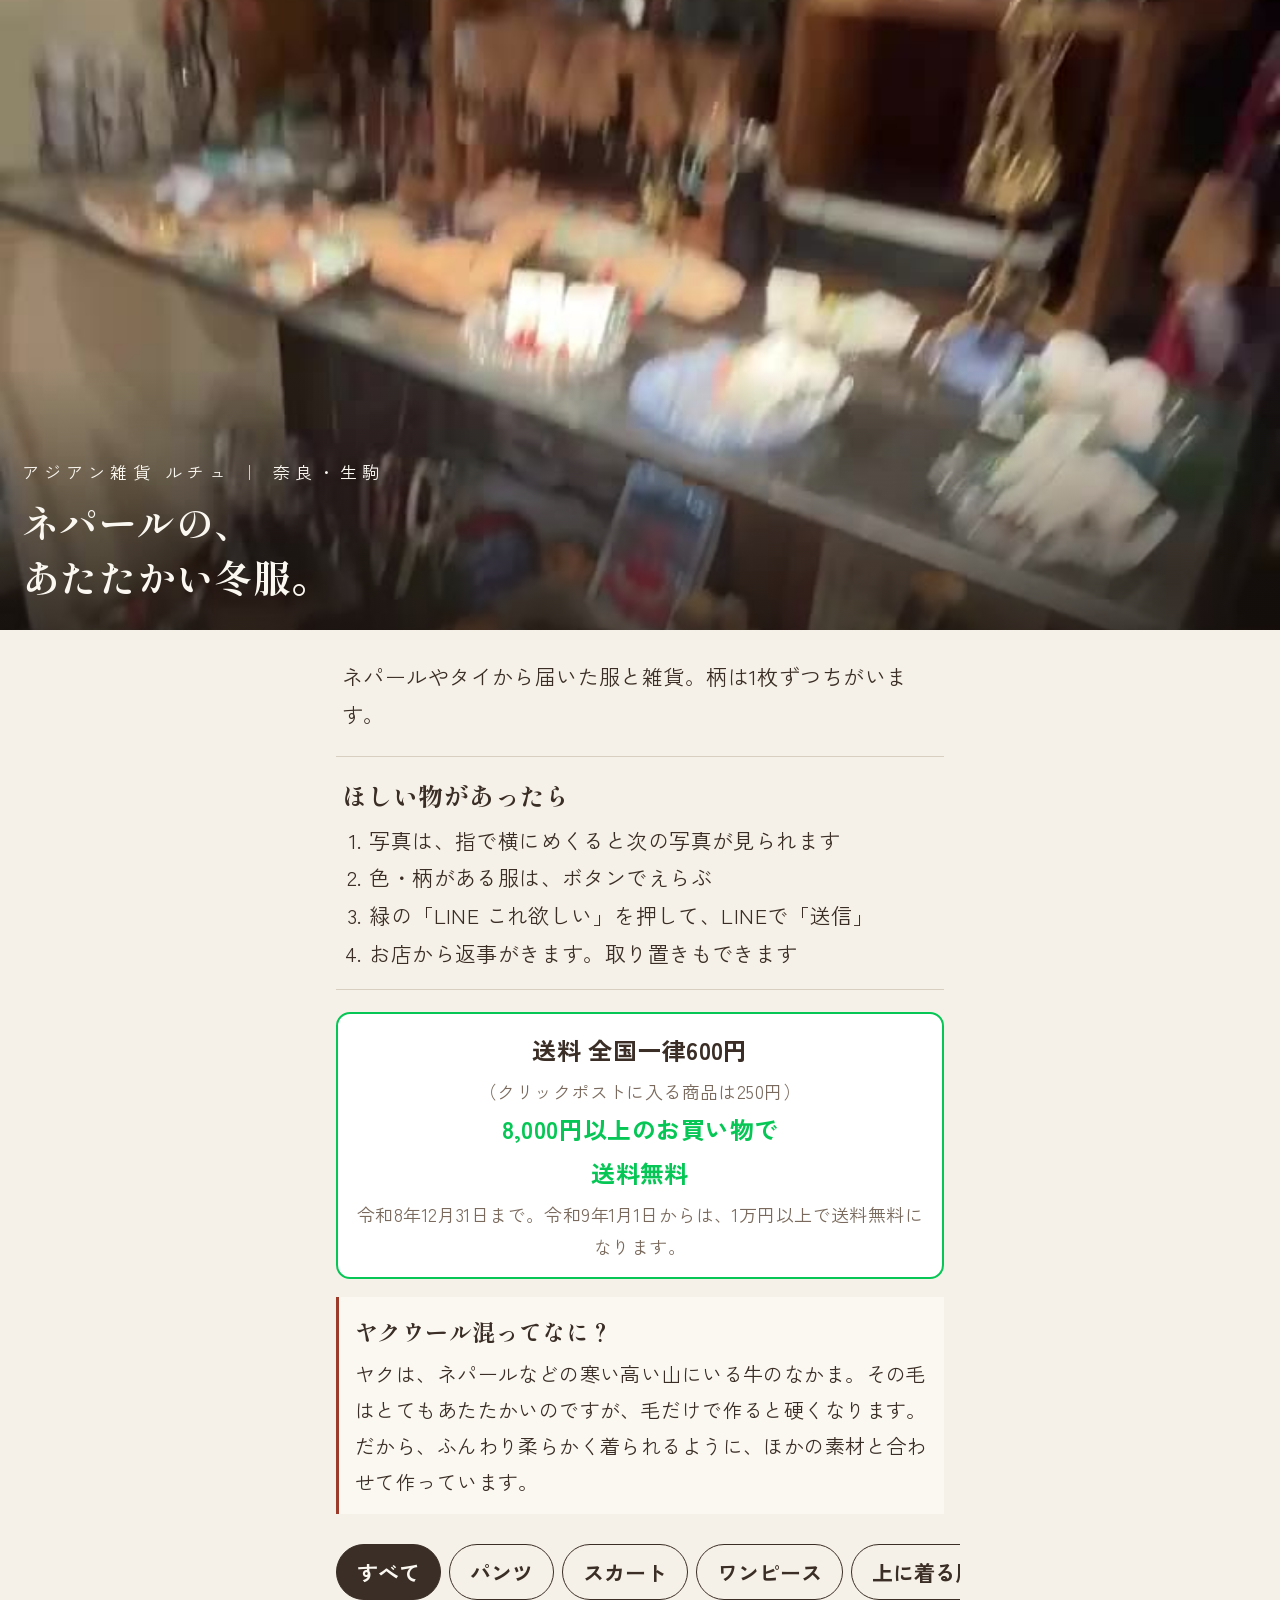
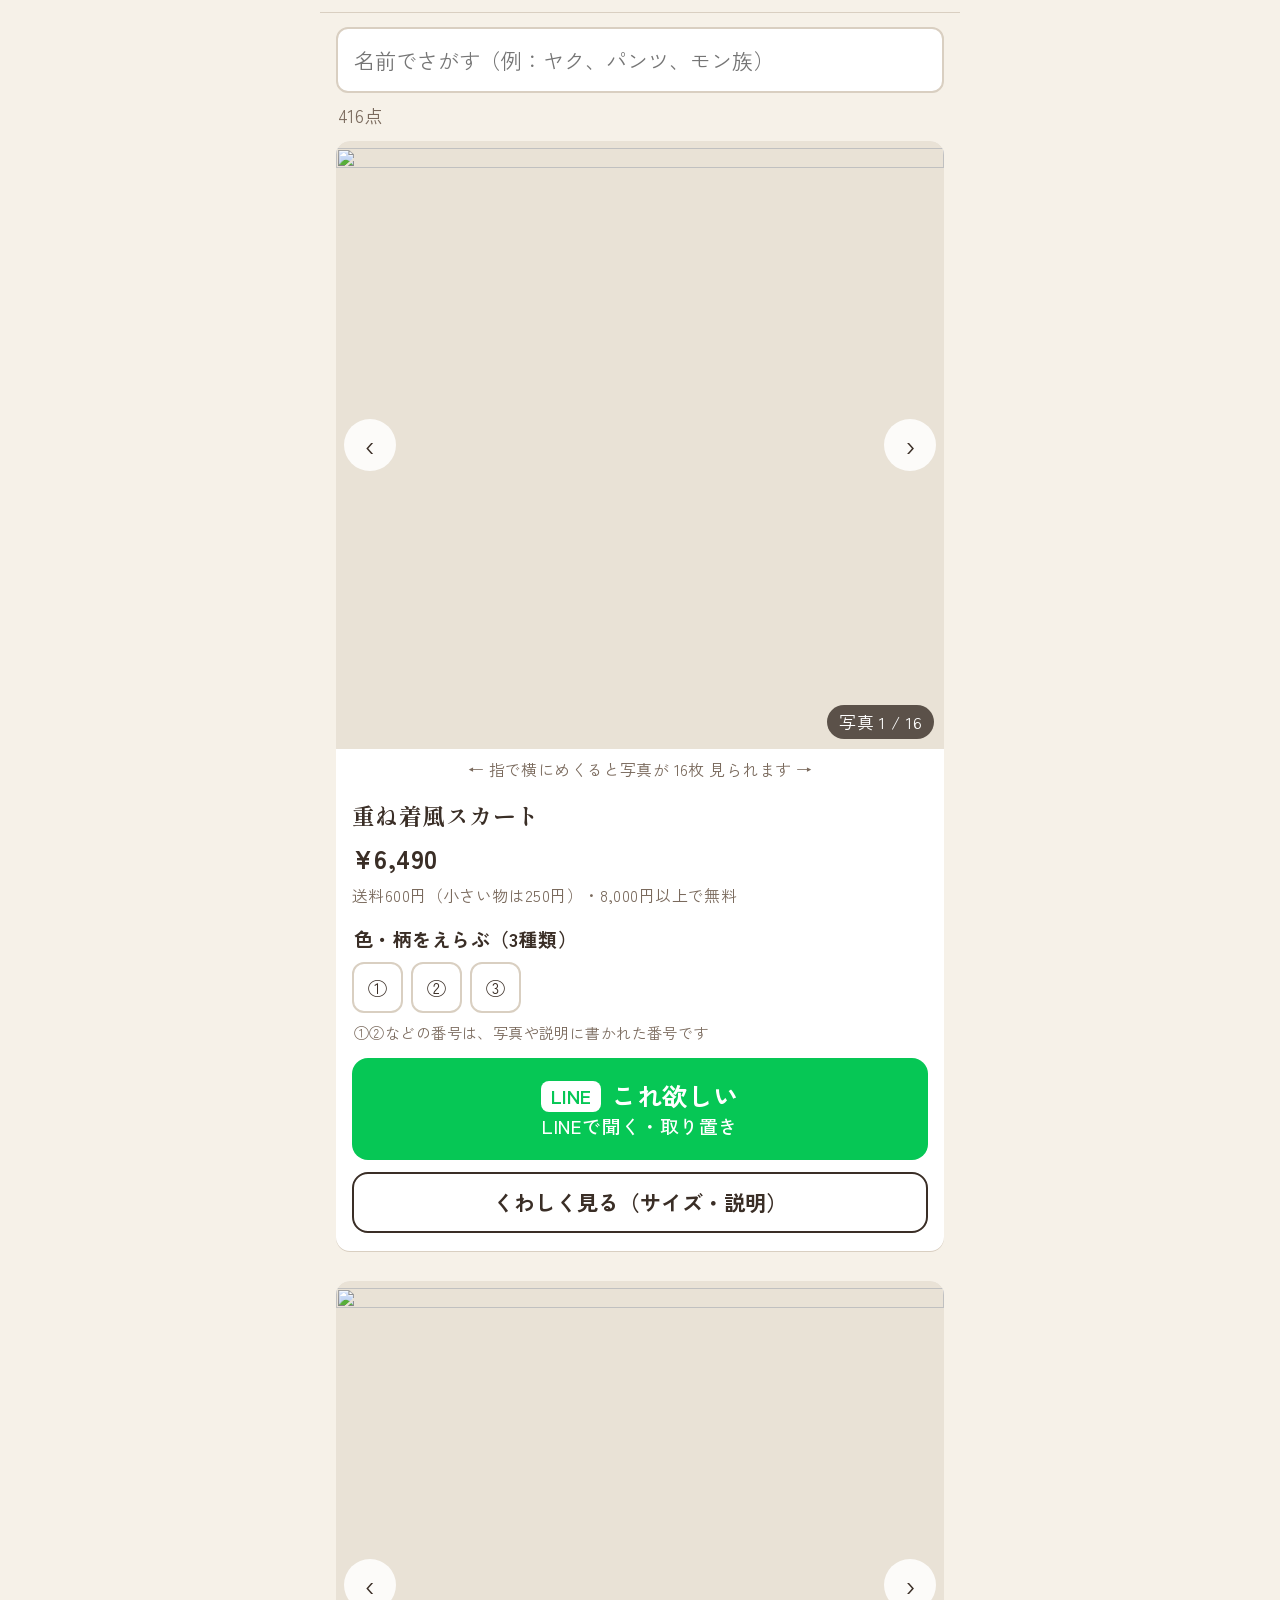
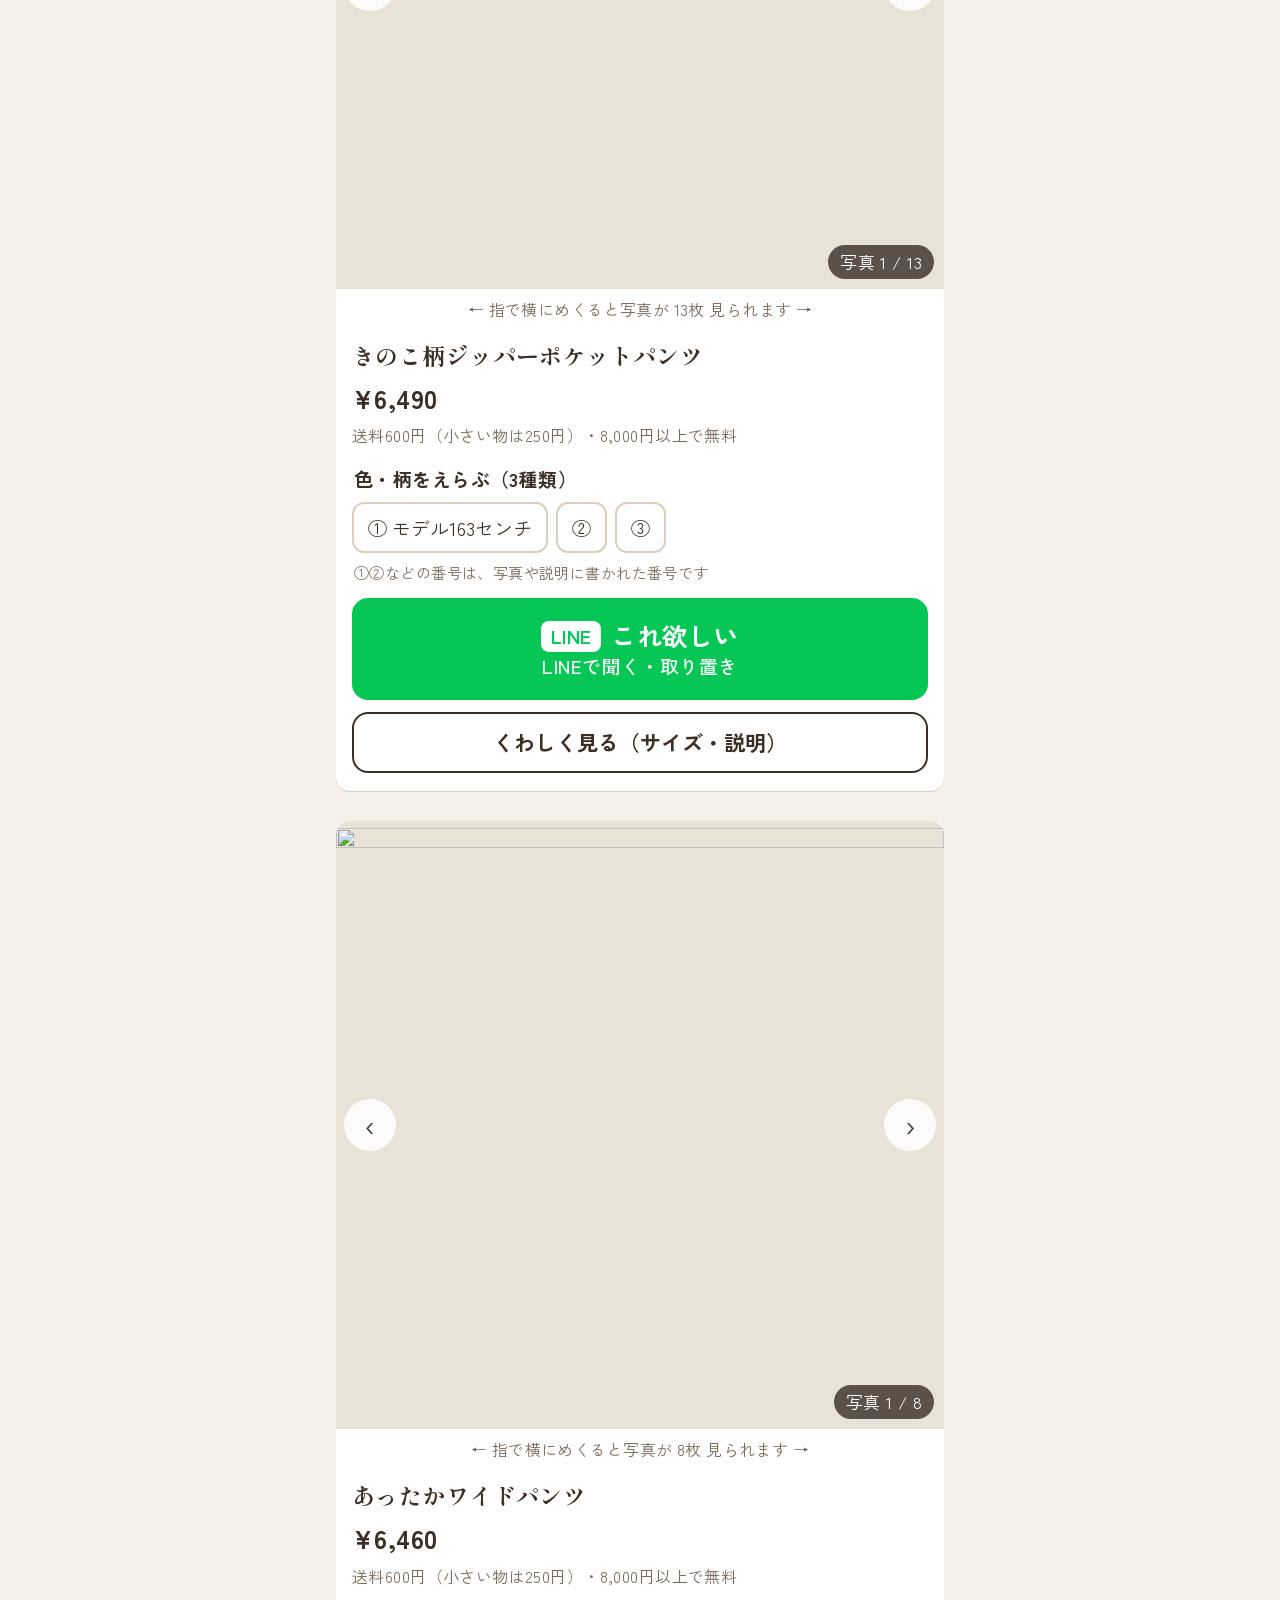
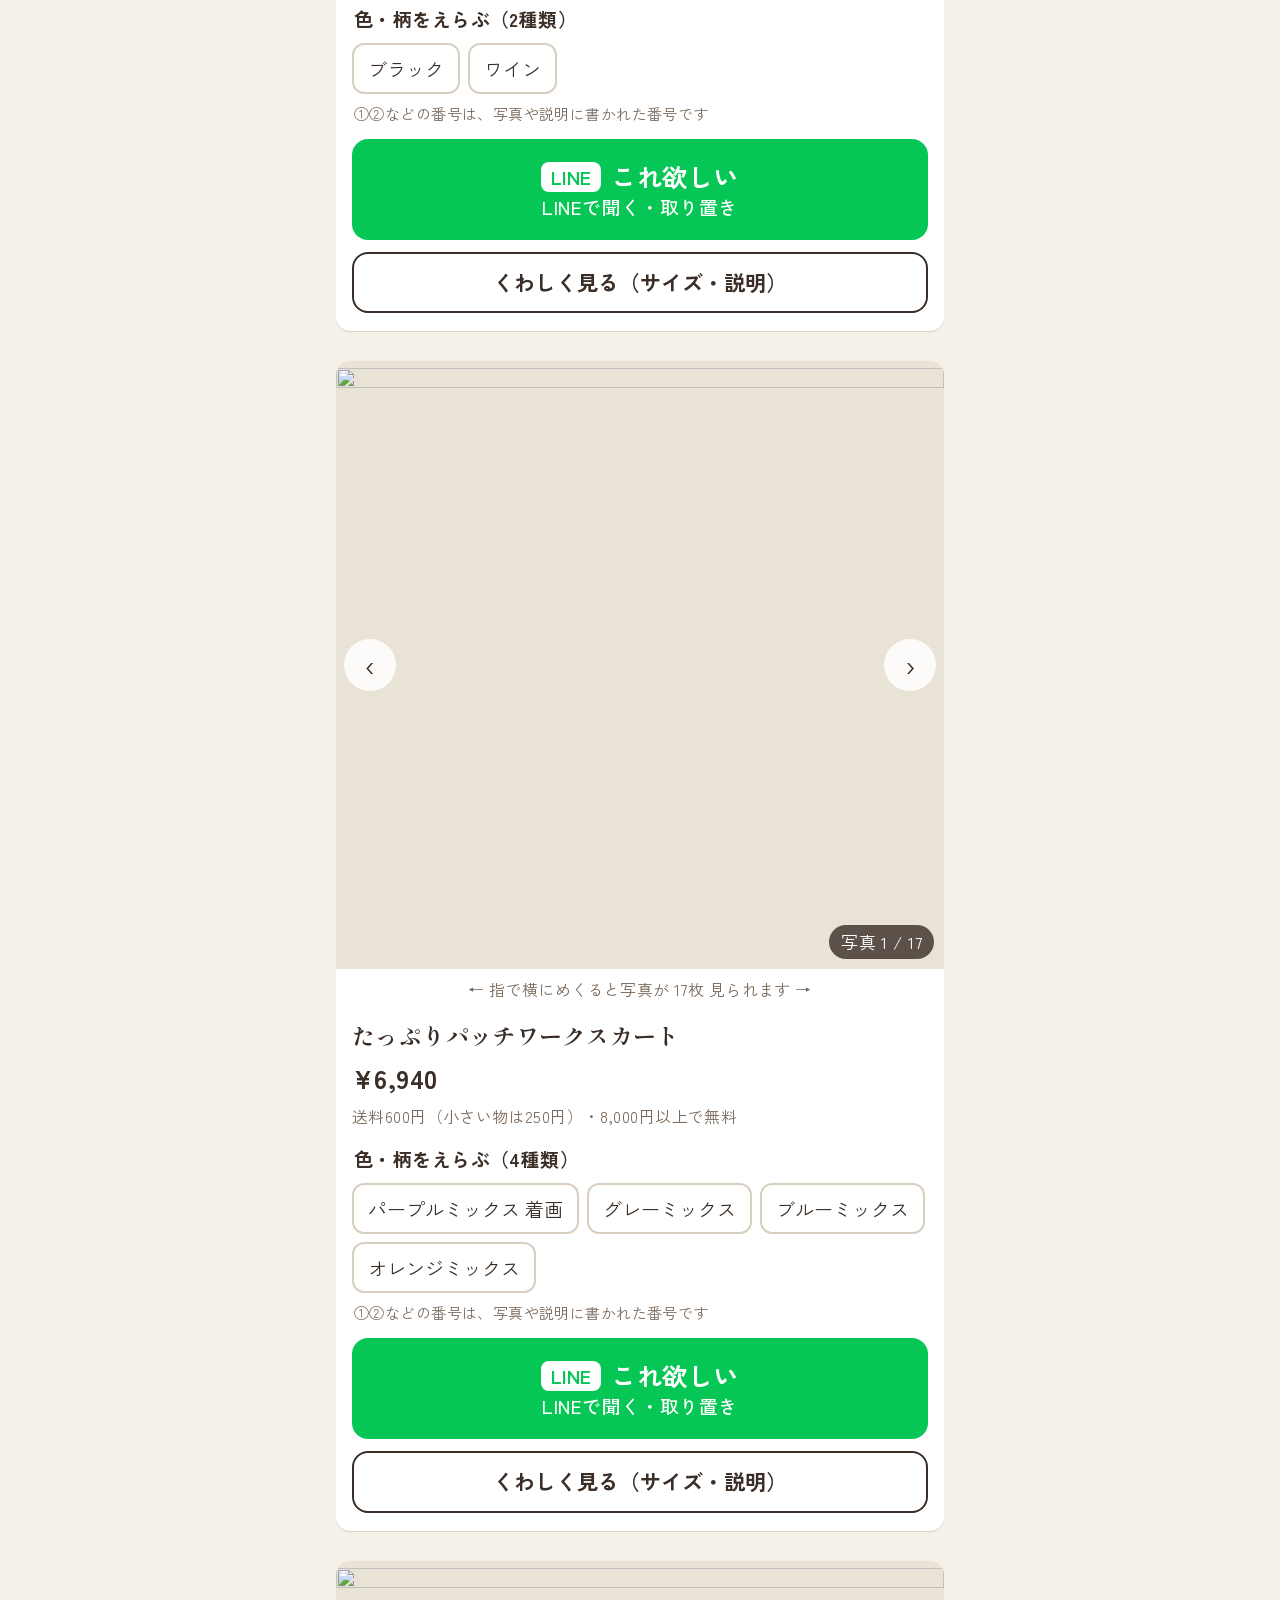
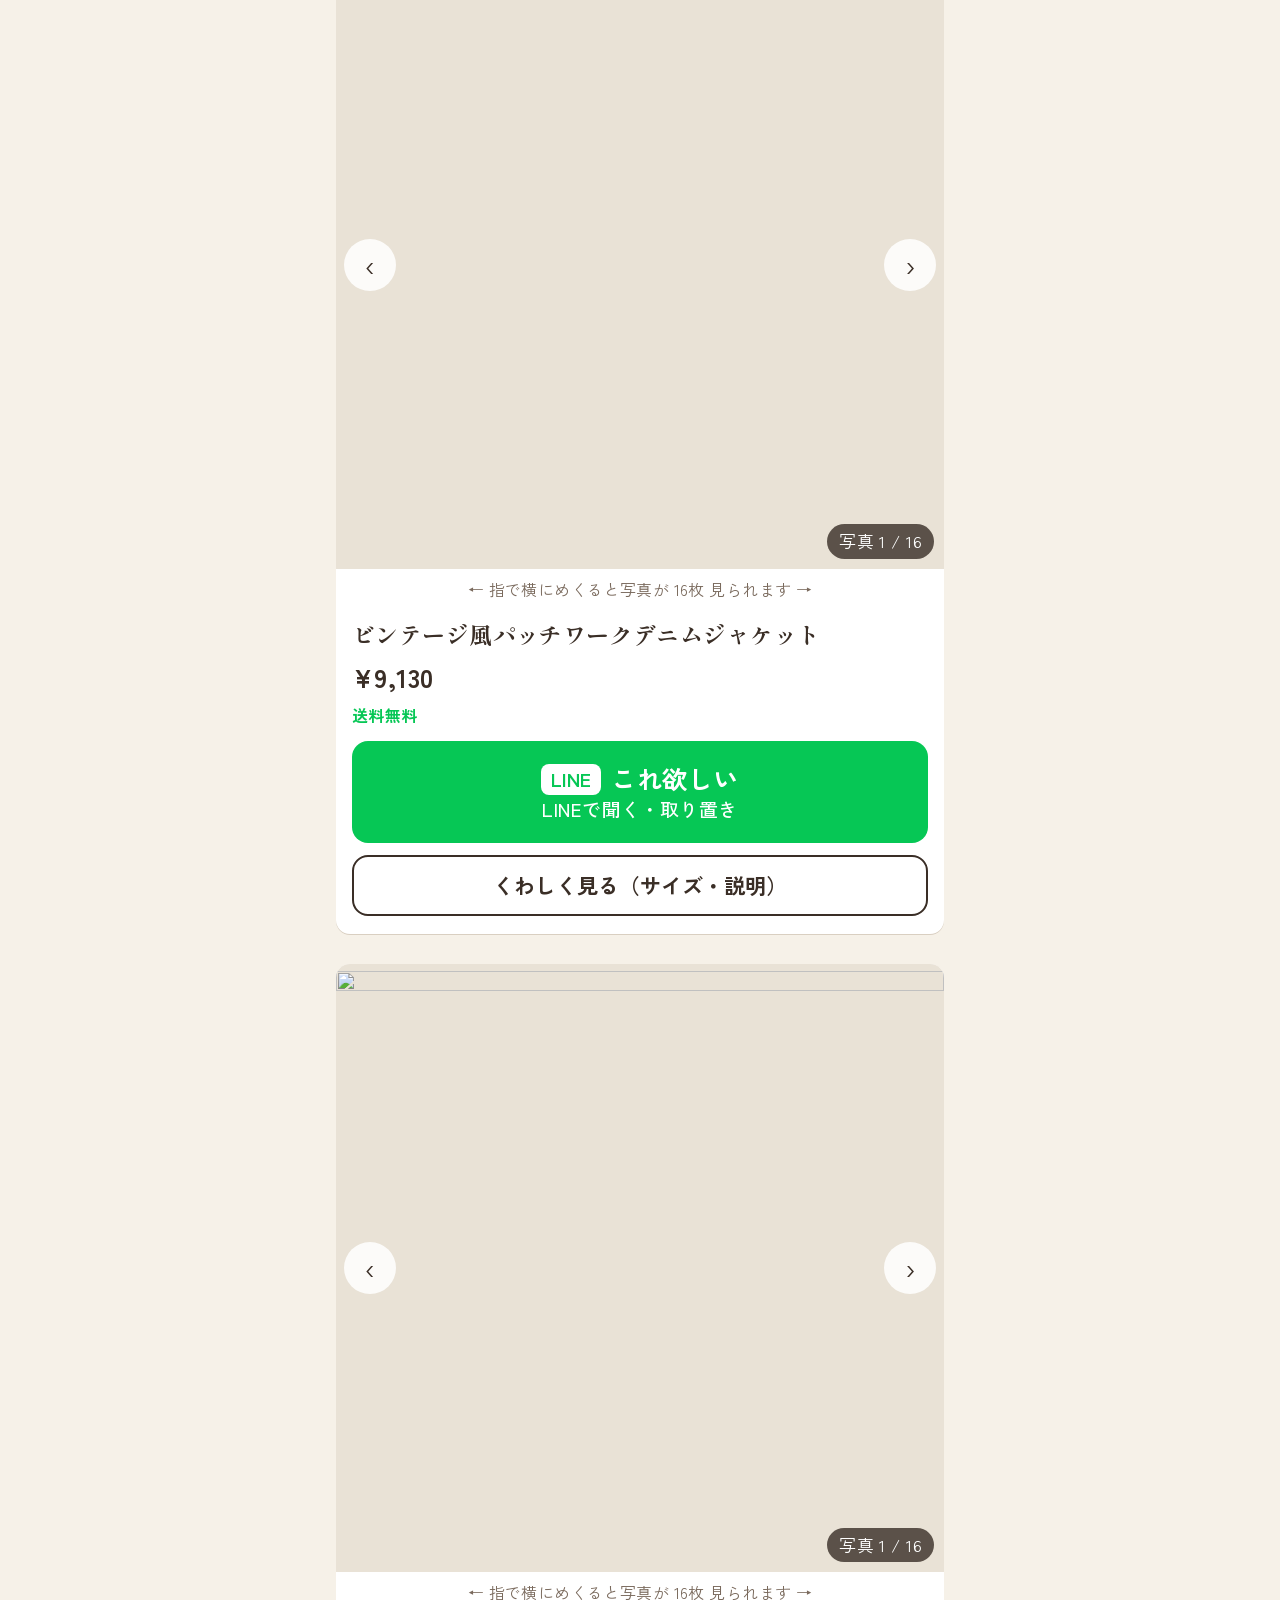
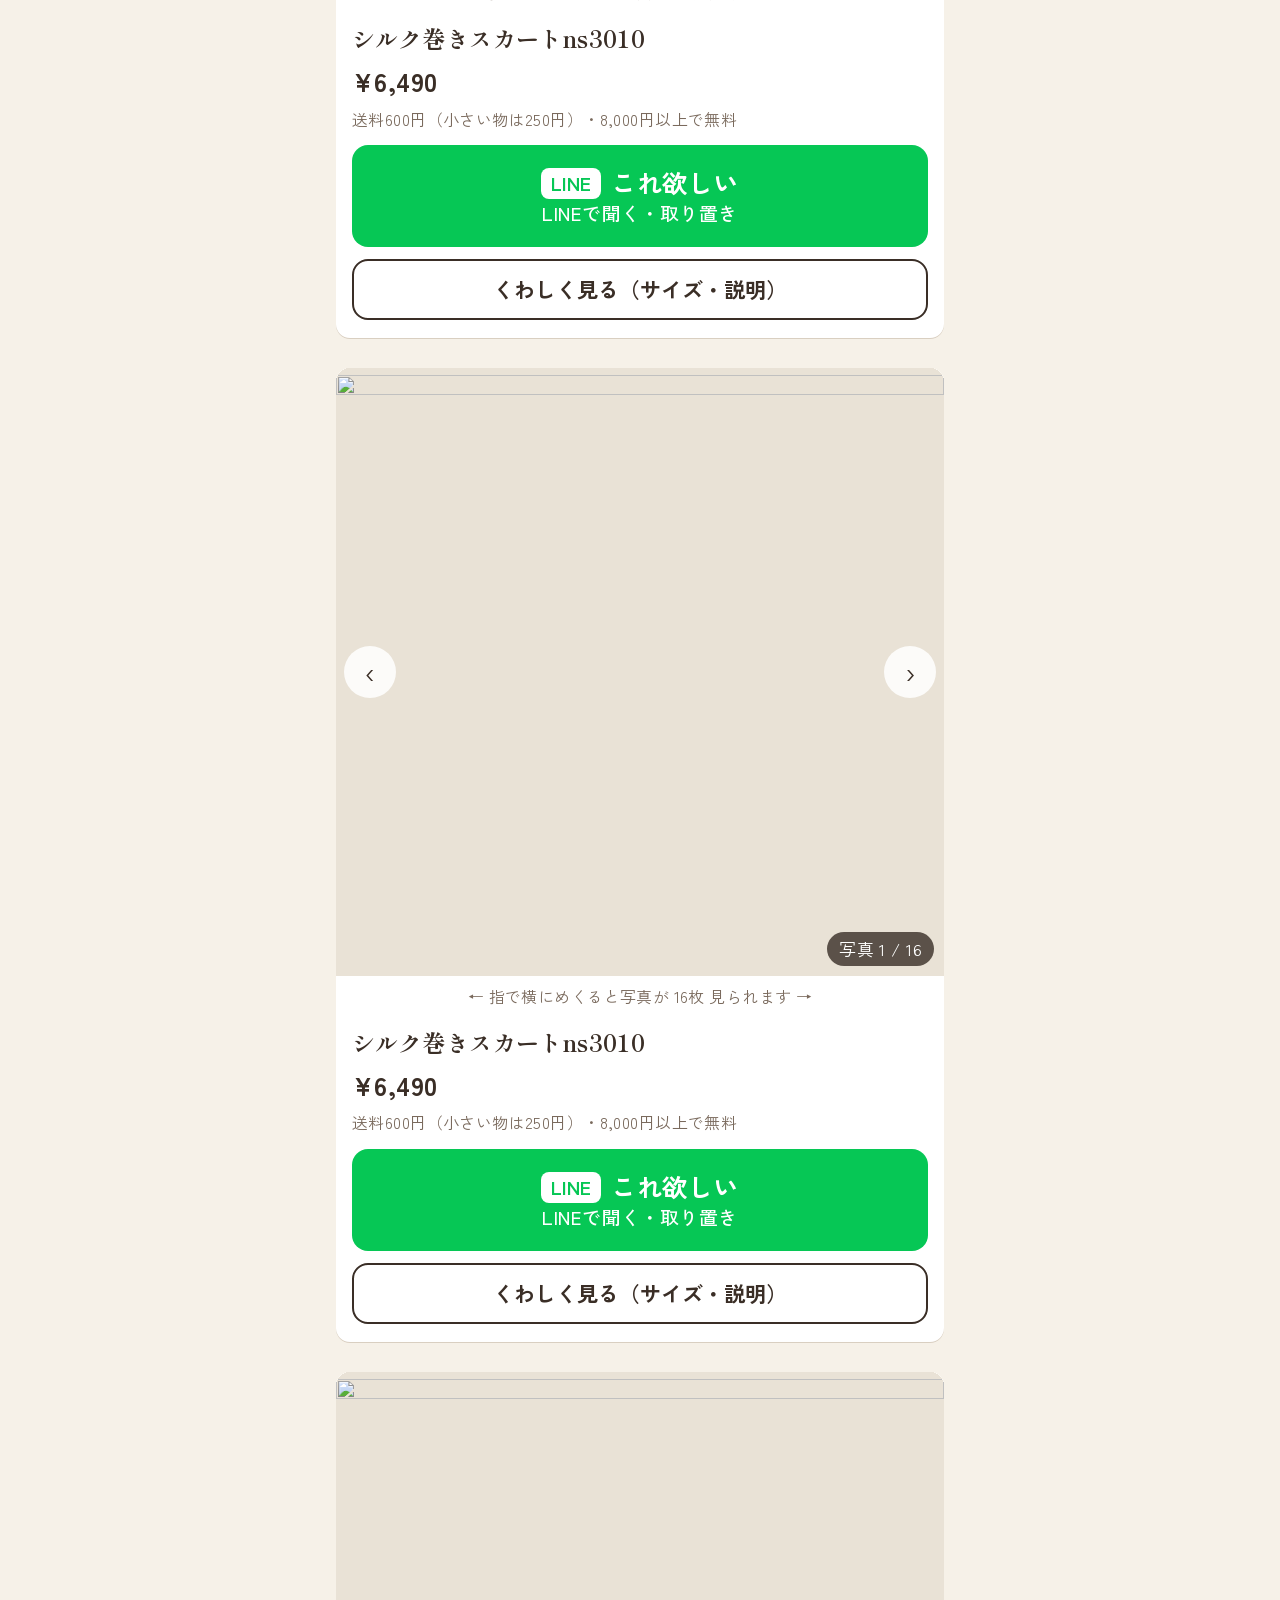
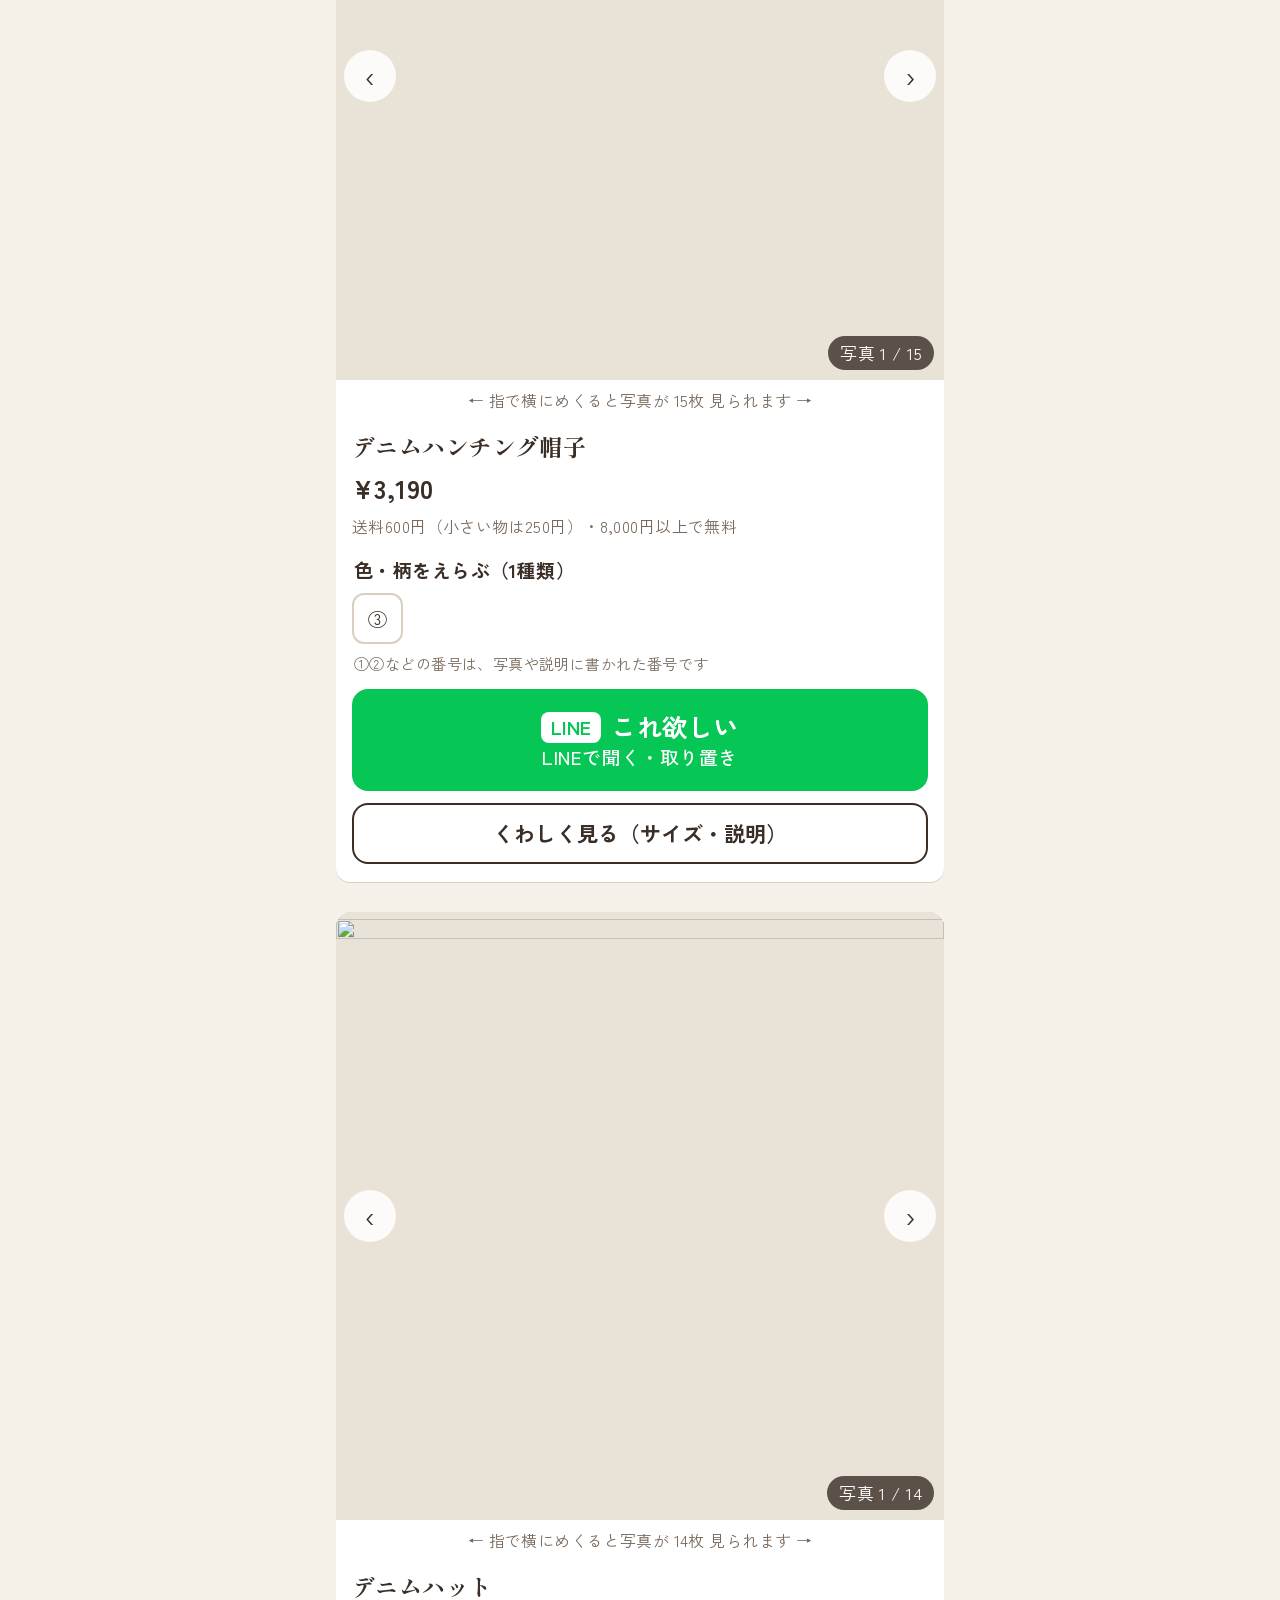
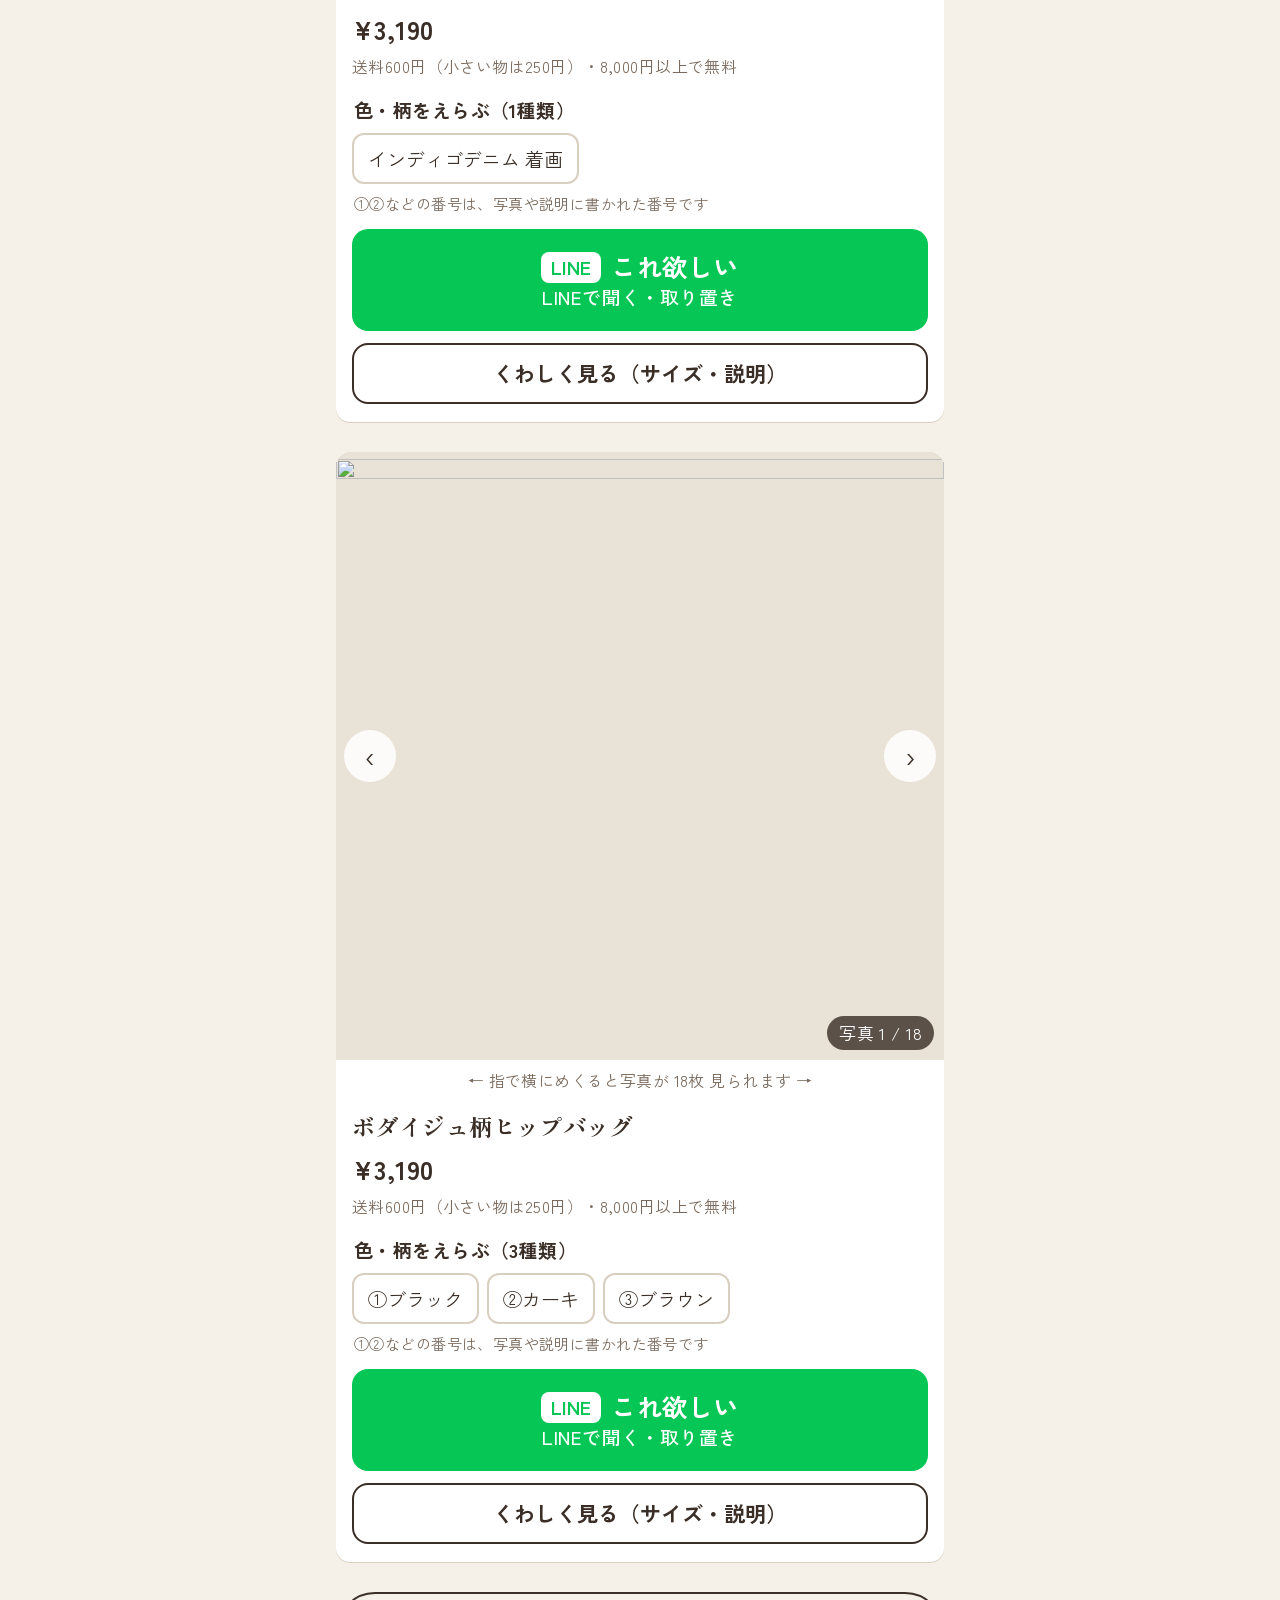
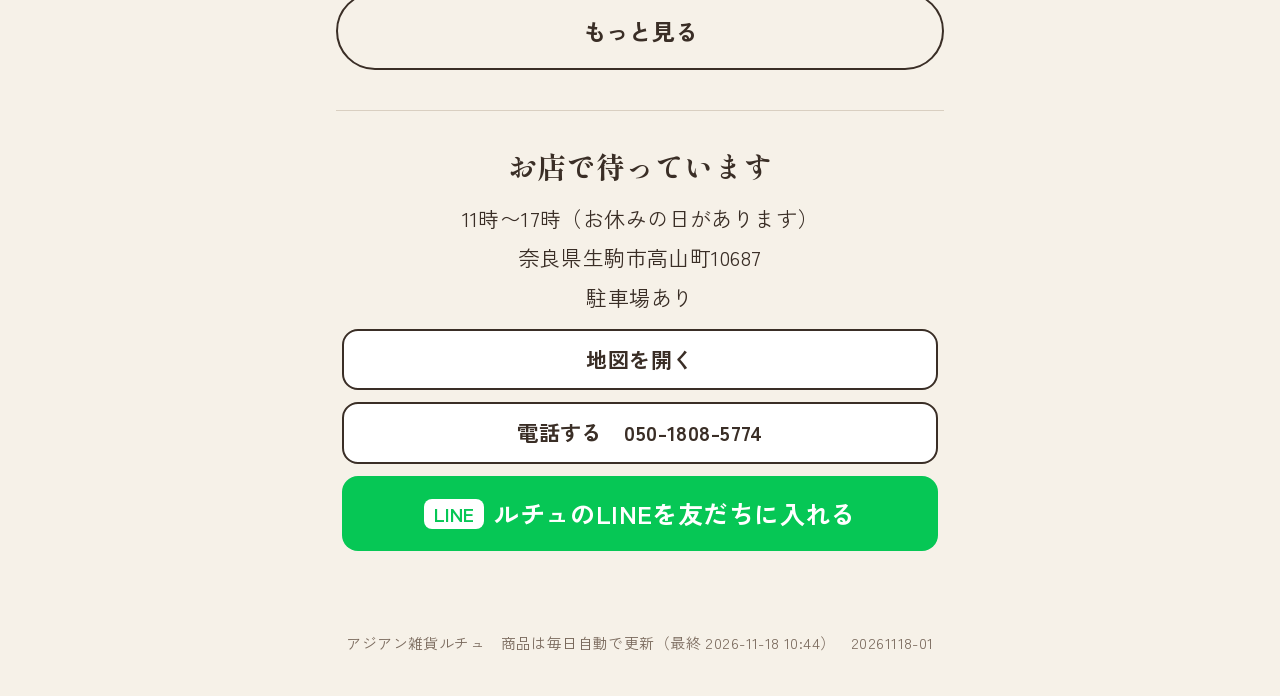
==== index.html @ 9137e23f "ルチュ商品ページを公開（20261118-01） Co-Authored-By: Claude Opus 5.5 <noreply@anthropic.com> Claude-Session: htt" ====
<!DOCTYPE html>
<html lang="ja">
<head>
<meta charset="utf-8">
<meta name="viewport" content="width=device-width, initial-scale=1">
<title>アジアン雑貨ルチュ 全商品｜LINEで「これ欲しい」</title>
<meta name="description" content="奈良・生駒のアジアン雑貨ルチュ。ネパールやタイの服と雑貨を、写真を見ながらLINEで注文・取り置きできます。">
<link rel="preconnect" href="https://fonts.googleapis.com"><link rel="preconnect" href="https://fonts.gstatic.com" crossorigin>
<link rel="preconnect" href="https://baseec-img-mng.akamaized.net">
<link href="https://fonts.googleapis.com/css2?family=Shippori+Mincho:wght@500;700&family=Zen+Kaku+Gothic+New:wght@400;500;700&display=swap" rel="stylesheet">
<style>
  :root{--bg:#F6F1E8;--paper:#FBF8F2;--ink:#3A2E26;--soft:#7A6A5D;--line:#D9CFC1;--acc:#9C3B2A;--green:#06C755}
  *{box-sizing:border-box}
  body{margin:0;background:var(--bg);color:var(--ink);font-family:"Zen Kaku Gothic New","Hiragino Sans","Yu Gothic","Meiryo",sans-serif;font-size:21px;line-height:1.8;letter-spacing:.02em}
  .min{font-family:"Shippori Mincho","Hiragino Mincho ProN","Yu Mincho",serif}
  .hero{position:relative}
  .hero video{display:block;width:100%;height:70vh;max-height:680px;min-height:420px;object-fit:cover;background:#2a201a}
  .hero .cap{position:absolute;left:0;right:0;bottom:0;padding:90px 22px 26px;background:linear-gradient(180deg,rgba(20,14,10,0),rgba(20,14,10,.65));color:#FBF8F2}
  .hero .shop{font-size:17px;letter-spacing:.3em}
  .hero h1{margin:6px 0 0;font-size:38px;line-height:1.45}
  main{max-width:640px;margin:0 auto;padding:0 16px 30px}
  .lead{margin:28px 6px 6px;font-size:21px}
  .how{border-top:1px solid var(--line);border-bottom:1px solid var(--line);padding:16px 6px;margin:22px 0}
  .how h2{margin:0 0 4px;font-size:25px}
  .how ol{margin:0;padding-left:1.3em}
  .ship{background:#fff;border:2px solid var(--green);border-radius:14px;padding:14px 16px;margin:0 0 18px;text-align:center}
  .ship .t{font-size:24px;font-weight:700;margin:0}
  .ship .t b{color:var(--green)}
  .ship .s{font-size:18px;color:var(--soft);margin:4px 0 0}
  .note{background:var(--paper);border-left:3px solid var(--acc);padding:14px 16px;margin:0 0 18px}
  .note h3{margin:0 0 4px;font-size:23px}
  .note p{margin:0;font-size:20px}
  .tabs{position:sticky;top:0;z-index:5;background:var(--bg);display:flex;gap:8px;overflow-x:auto;padding:12px 16px;margin:0 -16px;scrollbar-width:none;border-bottom:1px solid var(--line)}
  .tabs::-webkit-scrollbar{display:none}
  .tabs button{flex:0 0 auto;border:1.5px solid var(--ink);background:transparent;color:var(--ink);border-radius:999px;padding:12px 20px;font-size:21px;font-family:inherit;font-weight:700}
  .tabs button.on{background:var(--ink);color:#FBF8F2}
  .search{display:block;width:100%;margin:14px 0 4px;padding:16px;font-size:21px;border:2px solid var(--line);border-radius:12px;background:#fff;font-family:inherit}
  .count{font-size:18px;color:var(--soft);margin:6px 2px 10px}
  .item{background:#fff;border-radius:14px;margin:0 0 30px;overflow:hidden;box-shadow:0 1px 0 var(--line)}
  .gal{position:relative}
  .strip{display:flex;overflow-x:auto;scroll-snap-type:x mandatory;-webkit-overflow-scrolling:touch;scrollbar-width:none;background:#e9e2d6}
  .strip::-webkit-scrollbar{display:none}
  .strip img{flex:0 0 100%;width:100%;aspect-ratio:1/1;object-fit:cover;scroll-snap-align:start;display:block}
  .pc{position:absolute;right:10px;bottom:10px;background:rgba(30,20,14,.7);color:#fff;font-size:17px;border-radius:999px;padding:2px 12px}
  .off{position:absolute;top:10px;left:10px;background:var(--acc);color:#fff;font-size:16px;font-weight:700;padding:2px 10px;border-radius:20px}
  .arw{position:absolute;top:50%;transform:translateY(-50%);width:52px;height:52px;border-radius:50%;border:none;background:rgba(255,255,255,.85);color:var(--ink);font-size:28px;line-height:52px;padding:0;font-family:inherit}
  .arw.l{left:8px}.arw.r{right:8px}
  .hint{font-size:16px;color:var(--soft);text-align:center;margin:6px 0 0}
  .bd{padding:10px 16px 18px}
  .bd .nm{font-size:23px;line-height:1.5;margin:4px 0 0;font-weight:700}
  .bd .pr{font-size:26px;font-weight:700;margin:2px 0 0}
  .sf{display:block;font-size:16px;color:var(--soft);margin:0}
  .sf.free{color:var(--green);font-weight:700}
  .var{margin:12px 0 0}
  .var .vt{font-size:19px;font-weight:700;margin:0 2px 6px}
  .var .vb{display:flex;flex-wrap:wrap;gap:8px}
  .var button{border:2px solid var(--line);background:#fff;color:var(--ink);border-radius:12px;padding:10px 14px;font-size:19px;font-family:inherit}
  .var button.on{border-color:var(--green);background:#E9F9EF;font-weight:700}
  .var .vn{font-size:15px;color:var(--soft);margin:6px 2px 0}
  .btn{display:block;text-align:center;text-decoration:none;font-weight:700;border-radius:16px;padding:20px 10px;margin-top:12px;font-size:25px;line-height:1.4;font-family:inherit;width:100%;cursor:pointer}
  .btn.line{background:var(--green);color:#fff;border:none}
  .btn.line small{display:block;font-size:19px;font-weight:500}
  .btn .ico{display:inline-block;background:#fff;color:var(--green);font-size:19px;font-weight:700;border-radius:8px;padding:2px 10px;margin-right:10px;vertical-align:2px;letter-spacing:0}
  .btn.sub{background:#fff;color:var(--ink);border:2px solid var(--ink);font-size:21px;padding:14px 10px}
  .more{display:block;width:100%;margin:10px 0 0;padding:20px;border:2px solid var(--ink);background:transparent;border-radius:999px;font-size:23px;font-weight:700;font-family:inherit;color:var(--ink)}
  .sheet{position:fixed;inset:0;z-index:20;background:rgba(30,20,14,.55);display:none}
  .sheet.open{display:block}
  .sheet .box{position:absolute;left:0;right:0;bottom:0;top:3vh;max-width:640px;margin:0 auto;background:var(--paper);border-radius:18px 18px 0 0;overflow-y:auto;-webkit-overflow-scrolling:touch}
  .sheet .close{position:sticky;top:0;z-index:3;display:flex;justify-content:flex-end;padding:8px;background:var(--paper)}
  .sheet .close button{border:none;background:var(--ink);color:#fff;font-size:22px;border-radius:999px;padding:12px 24px;font-family:inherit}
  .sheet .in{padding:10px 20px 34px}
  .sheet .nm{font-size:28px;font-weight:700;margin:0;line-height:1.45}
  .sheet .pr{font-size:28px;font-weight:700;margin:0}
  .sheet .d{white-space:pre-line;margin:12px 0}
  .shopbox{text-align:center;margin:40px 0 0;padding:28px 6px;border-top:1px solid var(--line)}
  .shopbox h2{font-size:29px;margin:0 0 8px}
  .shopbox p{margin:2px 0}
  footer{text-align:center;font-size:15px;color:var(--soft);padding:20px 10px 40px}
  .loading{text-align:center;padding:40px 0;color:var(--soft)}
</style>
</head>
<body>
<section class="hero">
  <video autoplay muted loop playsinline poster="img/tennai2.jpg" src="img/tennai2.mp4"></video>
  <div class="cap">
    <div class="shop">アジアン雑貨 ルチュ ｜ 奈良・生駒</div>
    <h1 class="min">ネパールの、<br>あたたかい冬服。</h1>
  </div>
</section>
<main>
  <p class="lead">ネパールやタイから届いた服と雑貨。柄は1枚ずつちがいます。</p>
  <section class="how">
    <h2 class="min">ほしい物があったら</h2>
    <ol>
      <li>写真は、指で横にめくると次の写真が見られます</li>
      <li>色・柄がある服は、ボタンでえらぶ</li>
      <li>緑の「LINE これ欲しい」を押して、LINEで「送信」</li>
      <li>お店から返事がきます。取り置きもできます</li>
    </ol>
  </section>
  <div class="ship" id="ship"></div>
  <div class="note">
    <h3 class="min">ヤクウール混ってなに？</h3>
    <p>ヤクは、ネパールなどの寒い高い山にいる牛のなかま。その毛はとてもあたたかいのですが、毛だけで作ると硬くなります。だから、ふんわり柔らかく着られるように、ほかの素材と合わせて作っています。</p>
  </div>
  <div class="tabs" id="tabs"></div>
  <input class="search" id="q" type="search" placeholder="名前でさがす（例：ヤク、パンツ、モン族）">
  <p class="count" id="count"></p>
  <div id="grid"><p class="loading">商品を読み込んでいます…</p></div>
  <button class="more" id="more" style="display:none">もっと見る</button>
  <section class="shopbox">
    <h2 class="min">お店で待っています</h2>
    <p>11時〜17時（お休みの日があります）</p>
    <p>奈良県生駒市高山町10687</p>
    <p>駐車場あり</p>
    <a class="btn sub" href="https://www.google.com/maps/search/?api=1&query=%E3%82%A2%E3%82%B8%E3%82%A2%E3%83%B3%E9%9B%91%E8%B2%A8%20%E3%83%AB%E3%83%81%E3%83%A5&query_place_id=ChIJb69zyCgXAWARwwl3N8wNE1o" target="_blank" rel="noopener">地図を開く</a>
    <a class="btn sub" href="tel:05018085774">電話する　050-1808-5774</a>
    <a class="btn line" href="https://line.me/R/ti/p/%40212nahsk" target="_blank" rel="noopener"><span class="ico">LINE</span>ルチュのLINEを友だちに入れる</a>
  </section>
</main>
<footer id="foot">アジアン雑貨ルチュ　20261118-01</footer>

<div class="sheet" id="sheet"><div class="box" id="box">
  <div class="close"><button id="x" type="button">とじる ×</button></div>
  <div id="s-gal"></div>
  <div class="in">
    <p class="nm min" id="s-nm"></p>
    <p class="pr" id="s-pr"></p><div id="s-sf"></div>
    <div id="s-var"></div>
    <a class="btn line" id="s-line" target="_blank" rel="noopener"><span class="ico">LINE</span>これ欲しい<small>LINEで聞く・取り置き</small></a>
    <p class="d" id="s-d"></p>
    <a class="btn sub" id="s-web" target="_blank" rel="noopener">ウェブショップで買う</a>
    <a class="btn sub" href="tel:05018085774">電話で聞く　050-1808-5774</a>
  </div>
</div></div>

<script>
(function(){
  var LINE_ID="%40212nahsk", PAGE=10, IMG="https://baseec-img-mng.akamaized.net/images/item/origin/", WEB="https://ajianlucu.thebase.in/items/";
  var CATS=[["all","すべて"],["pants","パンツ"],["skirt","スカート"],["one","ワンピース"],["tops","上に着る服"],["bag","バッグ"],["goods","小物"],["yak","ヤク"]];
  var NEWYEAR=new Date("2027-01-01T00:00:00+09:00"), FREE=(new Date()>=NEWYEAR)?10000:8000;
  var ITEMS=[], list=[], cur="all", shown=PAGE;
  function yen(n){return n.toLocaleString("ja-JP");}
  function num(it){return parseInt(String(it.p).replace(/,/g,""),10)||0;}
  function src(h,w){return IMG+h+"?imformat=generic&q=90&im=Resize,width="+w+",type=normal";}
  function esc(s){return String(s).replace(/[&<>"]/g,function(c){return {"&":"&amp;","<":"&lt;",">":"&gt;",'"':"&quot;"}[c];});}
  function shipLine(it){return num(it)>=FREE?'<span class="sf free">送料無料</span>':'<span class="sf">送料600円（小さい物は250円）・'+yen(FREE)+'円以上で無料</span>';}
  function lineMsg(it,sel){return "【これ欲しい】"+it.n+"（¥"+it.p+"）"+(it.v&&it.v.length?"\n色・柄："+(sel||"まだ決めていません"):"")+"\n（ホームページを見ました）\nまだありますか？";}
  function lineUrl(it,sel){return "https://line.me/R/oaMessage/"+LINE_ID+"/?"+encodeURIComponent(lineMsg(it,sel));}
  document.getElementById("ship").innerHTML=FREE===8000?
    '<p class="t">送料 全国一律600円</p><p class="s">（クリックポストに入る商品は250円）</p><p class="t"><b>8,000円以上のお買い物で<br>送料無料</b></p><p class="s">令和8年12月31日まで。令和9年1月1日からは、1万円以上で送料無料になります。</p>':
    '<p class="t">送料 全国一律600円</p><p class="s">（クリックポストに入る商品は250円）</p><p class="t"><b>1万円以上のお買い物で<br>送料無料</b></p>';

  function gallery(it,w,eager){
    var g=document.createElement("div");g.className="gal";var ph=it.ph||[];
    var html='<div class="strip">';
    ph.forEach(function(h,i){html+='<img alt="" '+(i===0&&eager?'':'loading="lazy" ')+'src="'+src(h,w)+'">';});
    html+='</div>';
    if(it.o)html+='<span class="off">'+esc(it.o)+'%引き</span>';
    if(ph.length>1)html+='<span class="pc">写真 1 / '+ph.length+'</span><button type="button" class="arw l" aria-label="前の写真">‹</button><button type="button" class="arw r" aria-label="次の写真">›</button>';
    g.innerHTML=html;
    var st=g.querySelector(".strip"),pc=g.querySelector(".pc");
    if(pc){
      st.addEventListener("scroll",function(){var i=Math.round(st.scrollLeft/st.clientWidth);pc.textContent="写真 "+(i+1)+" / "+ph.length;},{passive:true});
      g.querySelector(".arw.l").onclick=function(e){e.stopPropagation();st.scrollBy({left:-st.clientWidth,behavior:"smooth"});};
      g.querySelector(".arw.r").onclick=function(e){e.stopPropagation();st.scrollBy({left:st.clientWidth,behavior:"smooth"});};
    }
    return g;
  }
  function varBox(it,lineA){
    var vs=it.v;if(!vs||!vs.length)return null;var w=document.createElement("div");w.className="var";
    w.innerHTML='<p class="vt">色・柄をえらぶ（'+vs.length+'種類）</p><div class="vb"></div><p class="vn">①②などの番号は、写真や説明に書かれた番号です</p>';
    var vb=w.querySelector(".vb");
    vs.forEach(function(x){var b=document.createElement("button");b.type="button";b.textContent=x;
      b.onclick=function(e){e.stopPropagation();[].forEach.call(vb.children,function(c){c.className=c===b?"on":"";});lineA.href=lineUrl(it,x);};vb.appendChild(b);});
    return w;
  }
  var tabs=document.getElementById("tabs"),q=document.getElementById("q"),grid=document.getElementById("grid");
  CATS.forEach(function(c){var b=document.createElement("button");b.type="button";b.textContent=c[1];if(c[0]==="all")b.className="on";
    b.onclick=function(){cur=c[0];shown=PAGE;[].forEach.call(tabs.children,function(x){x.className=x===b?"on":"";});render();};tabs.appendChild(b);});
  q.addEventListener("input",function(){shown=PAGE;render();});
  function render(){
    var k=q.value.trim();
    list=ITEMS.filter(function(it){
      if(cur==="yak"){if(!/ヤク/.test(it.n+it.d))return false;}else if(cur!=="all"&&it.c!==cur)return false;
      return !k||(it.n+" "+it.d).indexOf(k)>=0;});
    document.getElementById("count").textContent=list.length+"点";
    grid.innerHTML="";
    list.slice(0,shown).forEach(function(it){
      var d=document.createElement("article");d.className="item";
      d.appendChild(gallery(it,640,true));
      if((it.ph||[]).length>1){var hn=document.createElement("p");hn.className="hint";hn.textContent="← 指で横にめくると写真が "+it.ph.length+"枚 見られます →";d.appendChild(hn);}
      var bd=document.createElement("div");bd.className="bd";
      bd.innerHTML='<p class="nm min"></p><p class="pr"></p>'+shipLine(it);
      bd.querySelector(".nm").textContent=it.n;bd.querySelector(".pr").textContent="¥"+it.p;
      var a=document.createElement("a");a.className="btn line";a.target="_blank";a.rel="noopener";a.href=lineUrl(it);
      a.innerHTML='<span class="ico">LINE</span>これ欲しい<small>LINEで聞く・取り置き</small>';
      var vb=varBox(it,a);if(vb)bd.appendChild(vb);
      bd.appendChild(a);
      var det=document.createElement("button");det.type="button";det.className="btn sub";det.textContent="くわしく見る（サイズ・説明）";det.onclick=function(){open(it);};
      bd.appendChild(det);d.appendChild(bd);grid.appendChild(d);
    });
    document.getElementById("more").style.display=list.length>shown?"block":"none";
  }
  document.getElementById("more").onclick=function(){shown+=PAGE;render();};
  var sheet=document.getElementById("sheet");
  function open(it){
    var sg=document.getElementById("s-gal");sg.innerHTML="";sg.appendChild(gallery(it,1080,true));
    document.getElementById("s-nm").textContent=it.n;
    document.getElementById("s-pr").textContent="¥"+it.p;
    document.getElementById("s-sf").innerHTML=shipLine(it);
    document.getElementById("s-d").textContent=it.d;
    var sl=document.getElementById("s-line");sl.href=lineUrl(it);
    var sv=document.getElementById("s-var");sv.innerHTML="";var bx=varBox(it,sl);if(bx)sv.appendChild(bx);
    document.getElementById("s-web").href=WEB+it.id;
    sheet.className="sheet open";document.getElementById("box").scrollTop=0;
  }
  document.getElementById("x").onclick=function(){sheet.className="sheet";};
  sheet.onclick=function(e){if(e.target===sheet)sheet.className="sheet";};
  fetch("data.json",{cache:"no-cache"}).then(function(r){return r.json();}).then(function(D){
    ITEMS=D.items||[];document.getElementById("foot").textContent="アジアン雑貨ルチュ　商品は毎日自動で更新（最終 "+D.made+"）　20261118-01";render();
  }).catch(function(){grid.innerHTML='<p class="loading">読み込めませんでした。少し待ってから、もう一度開いてください。</p>';});
})();
</script>
</body>
</html>
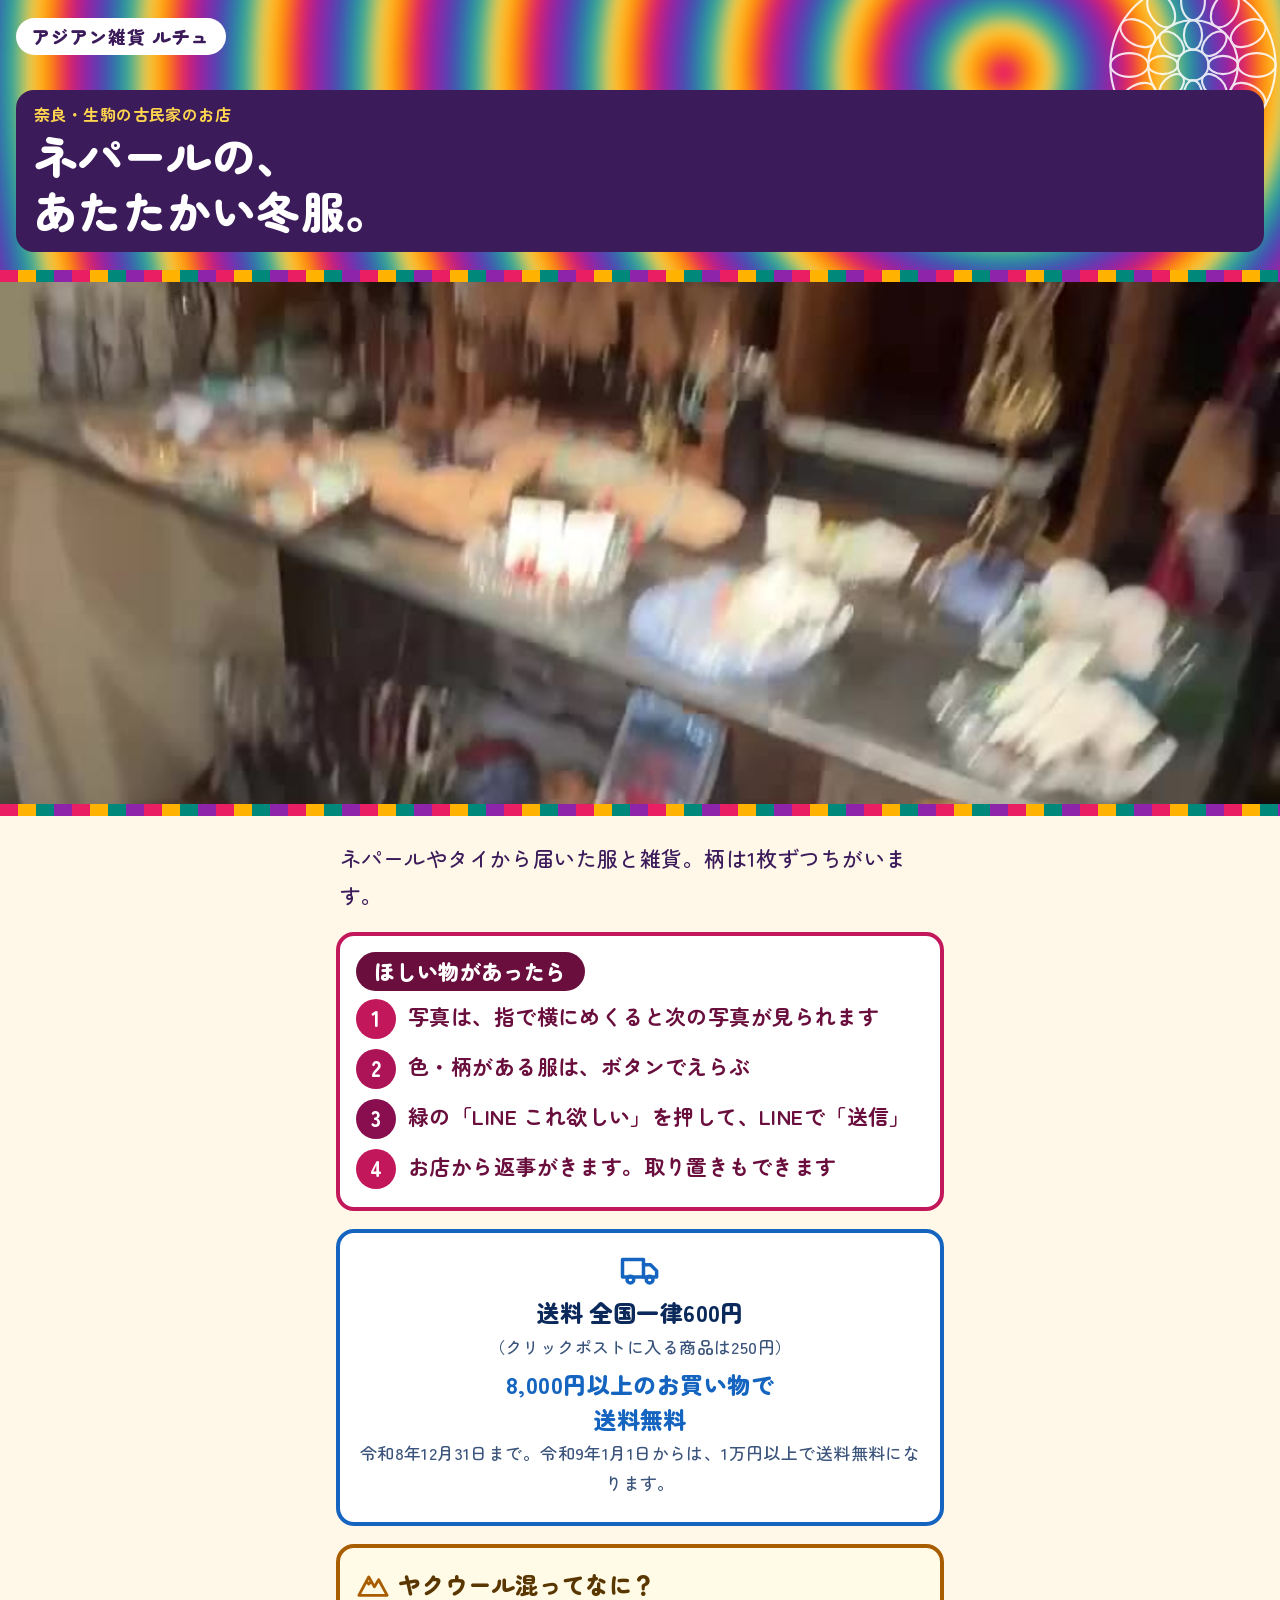
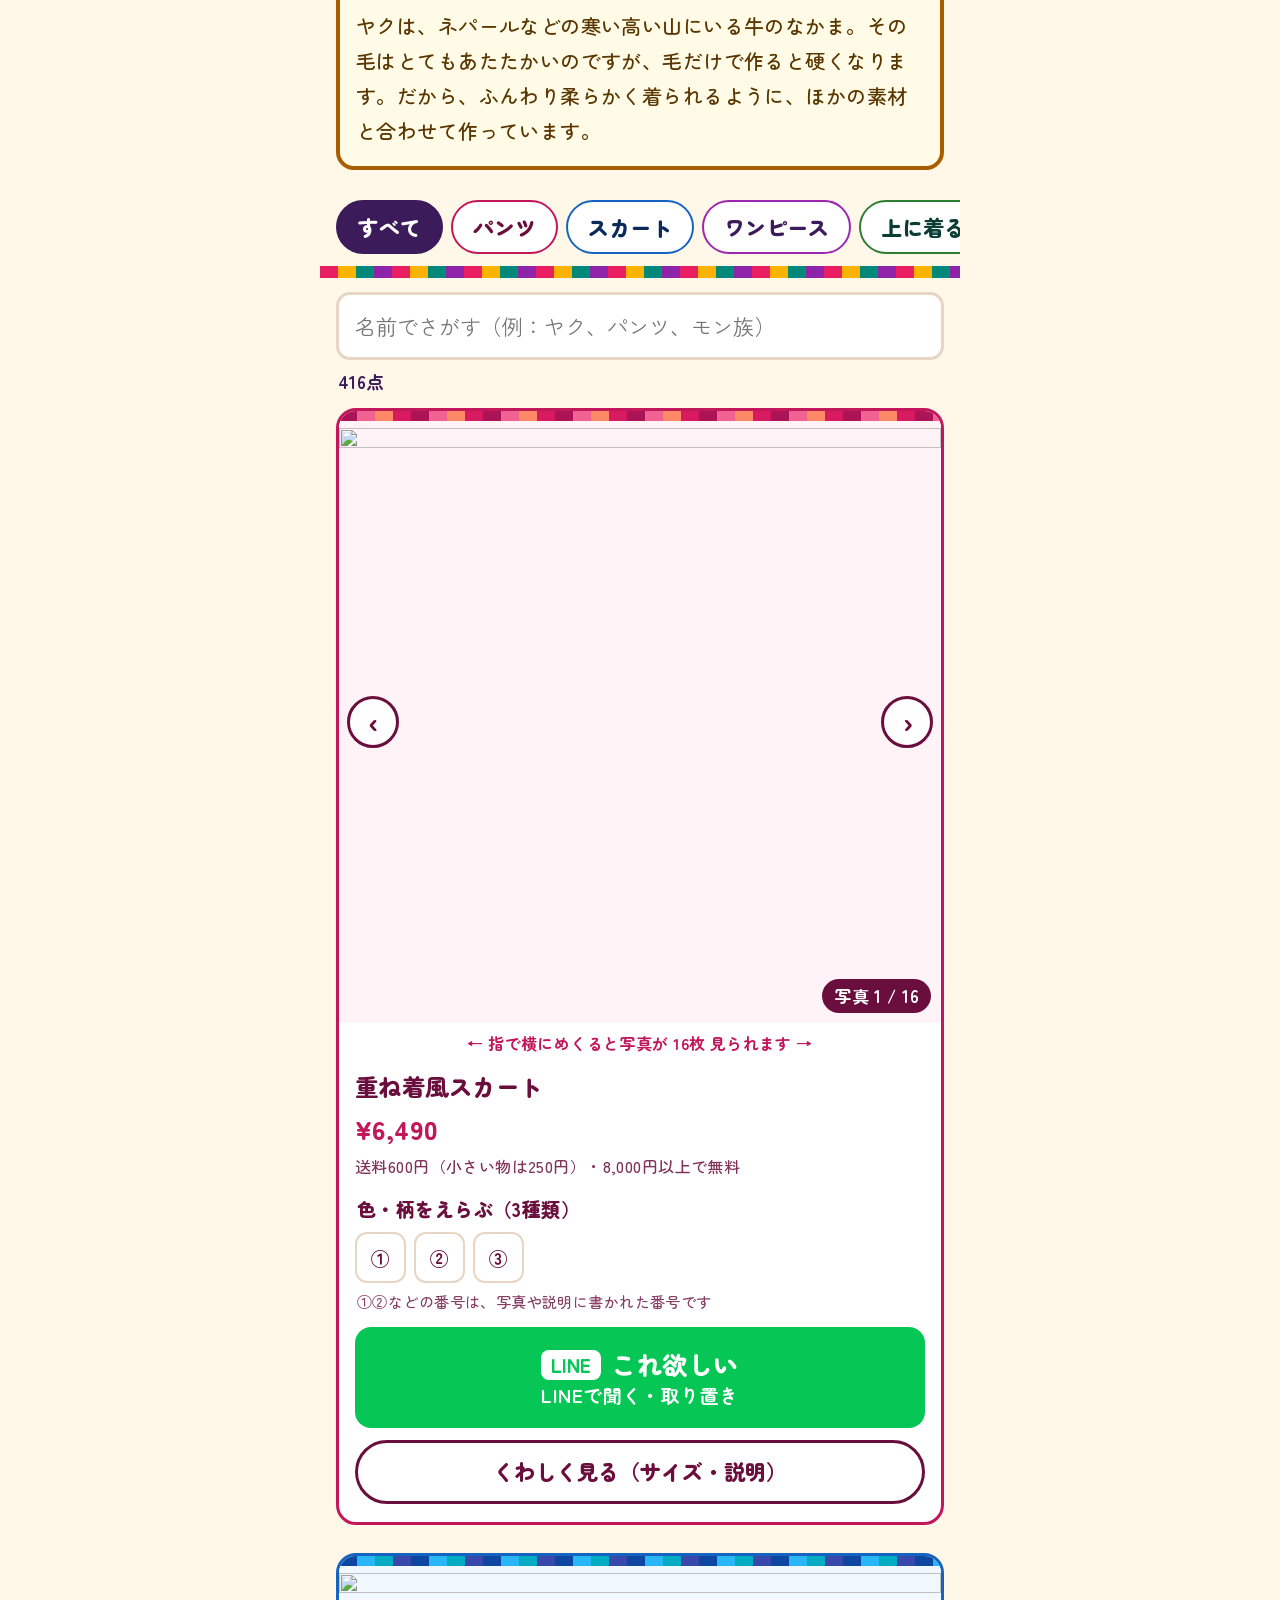
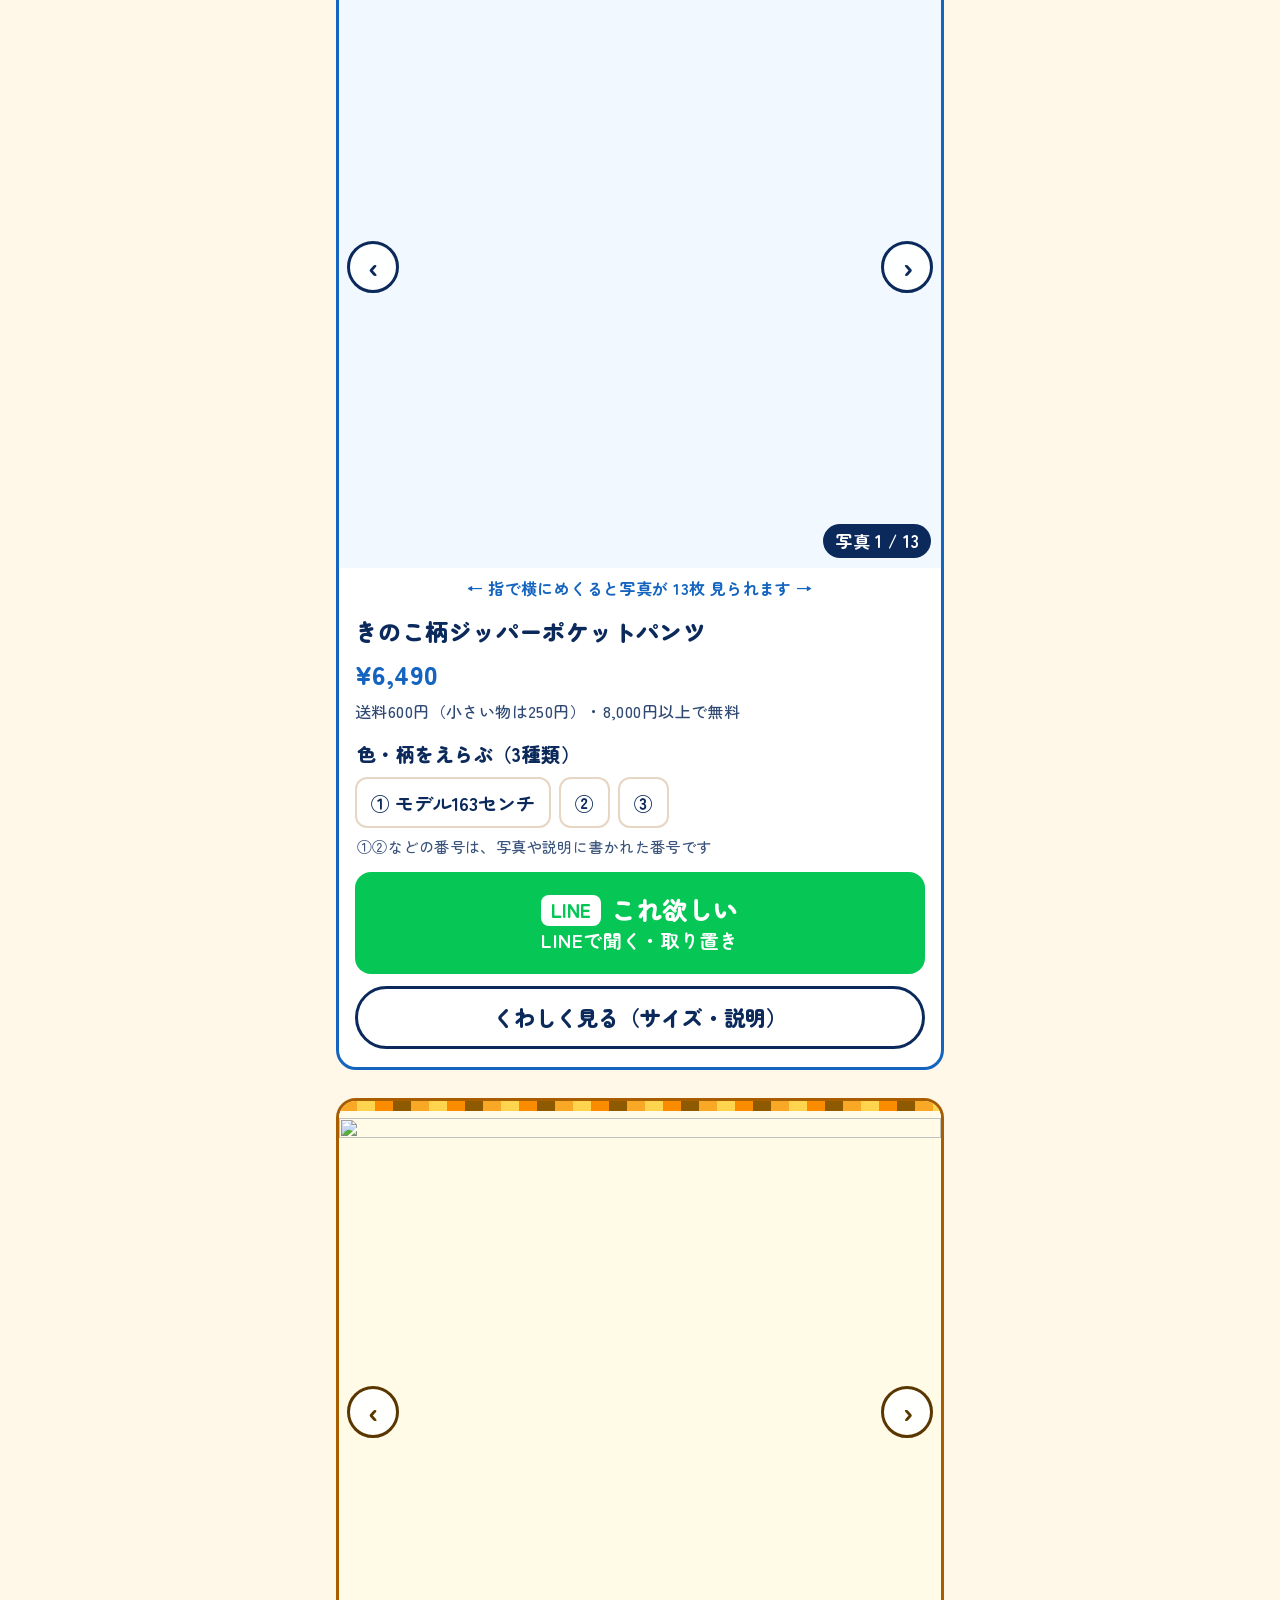
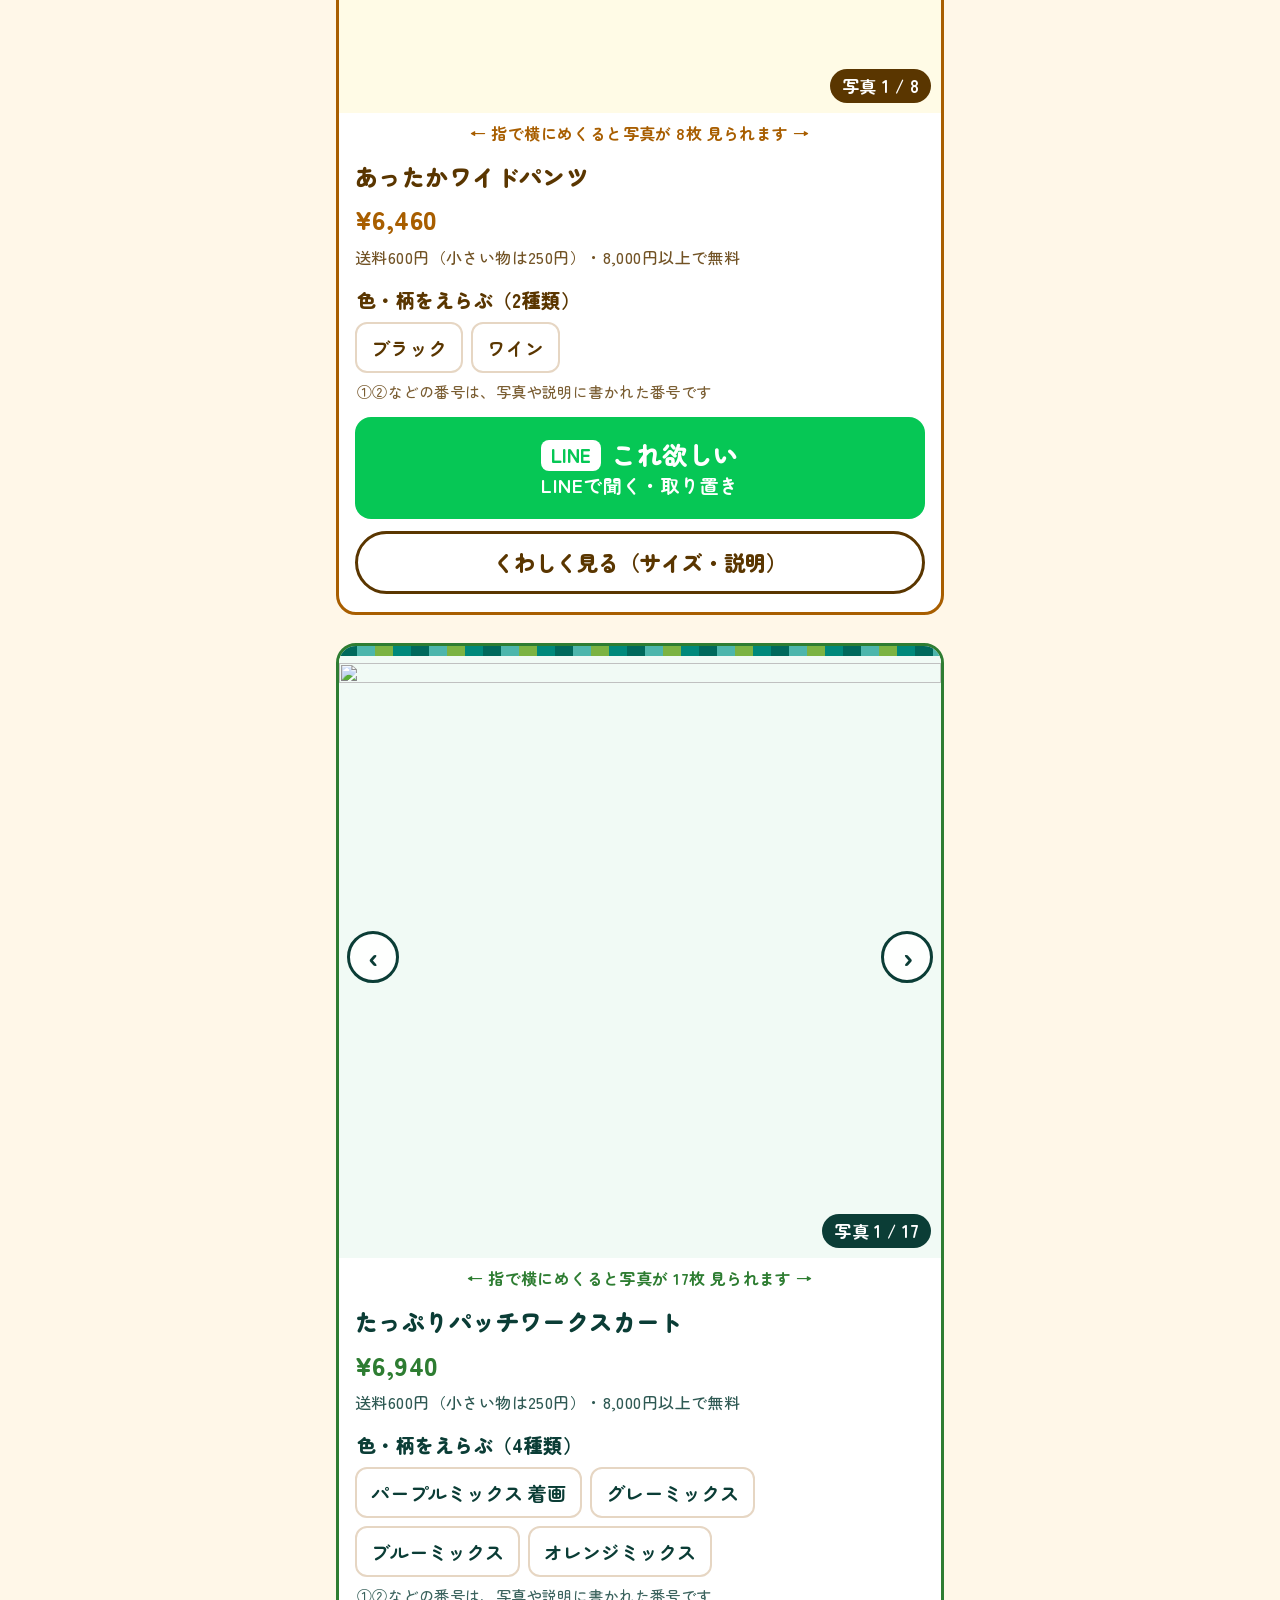
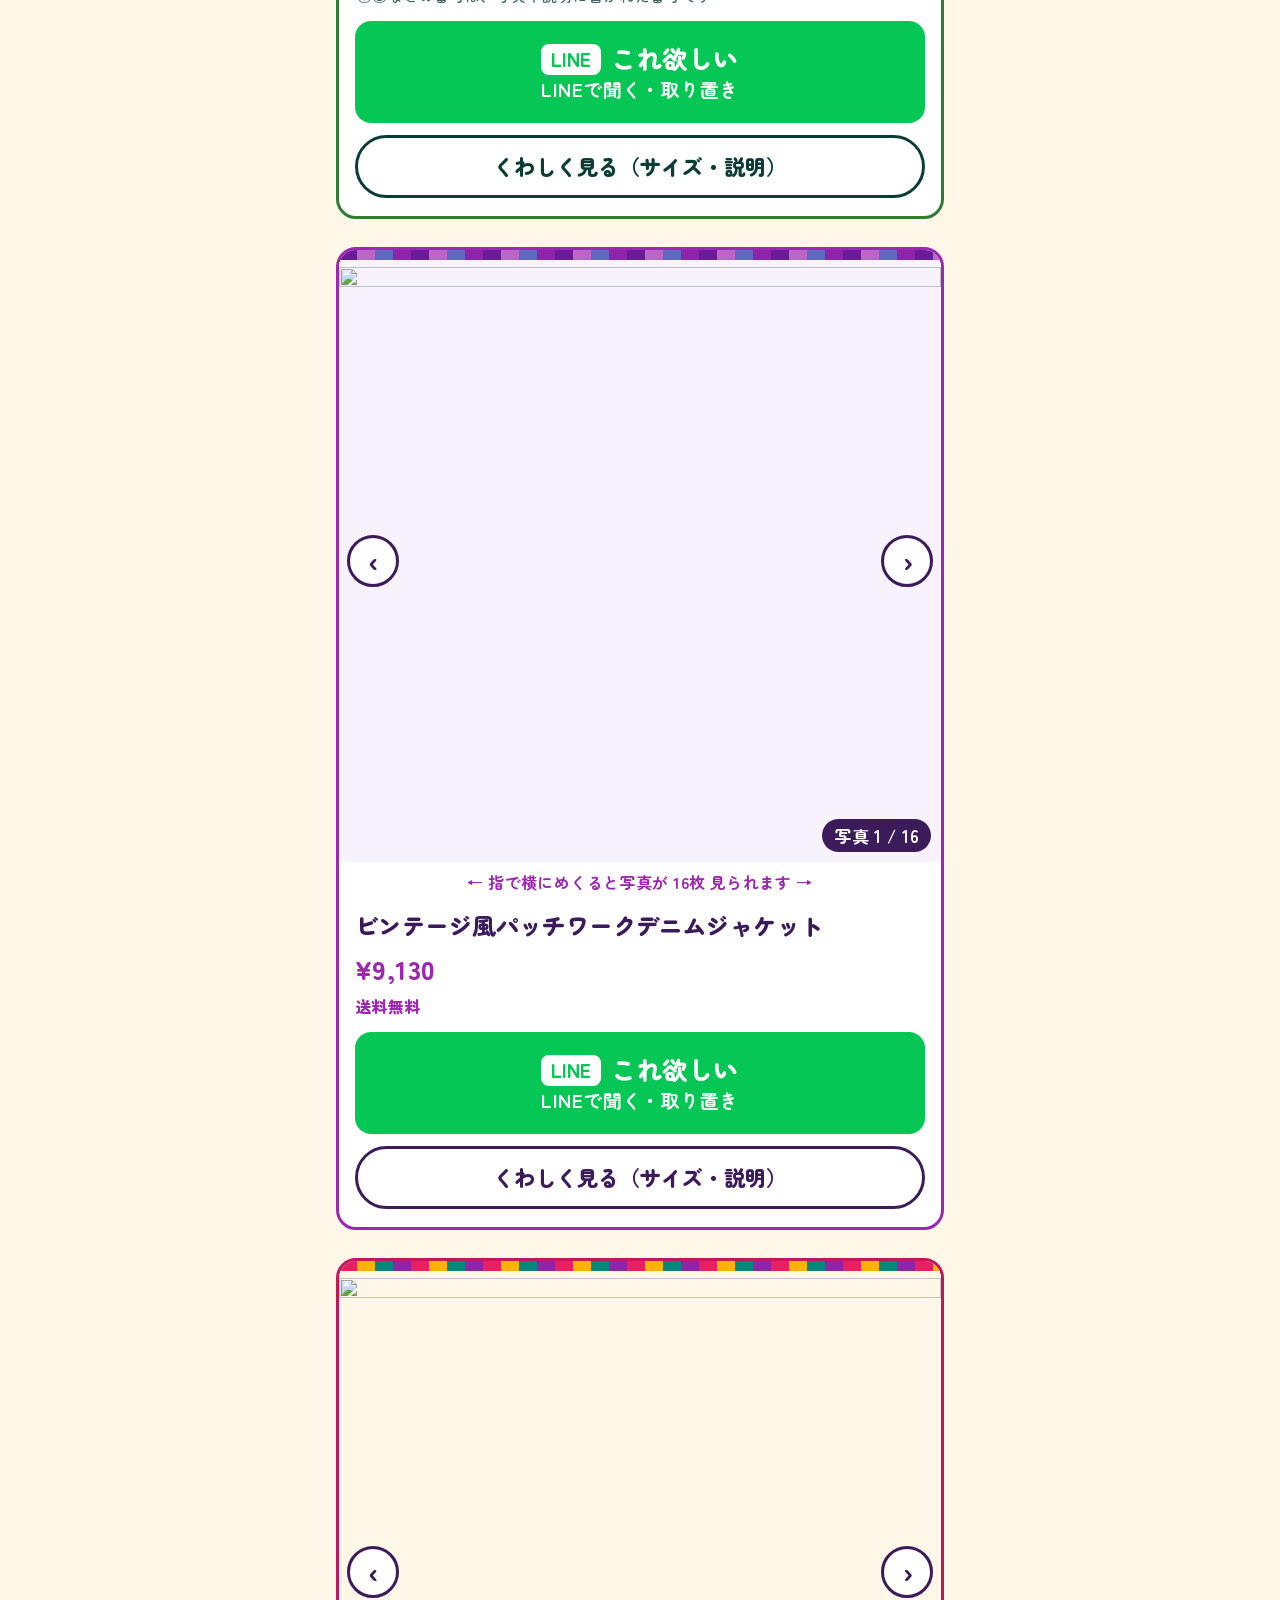
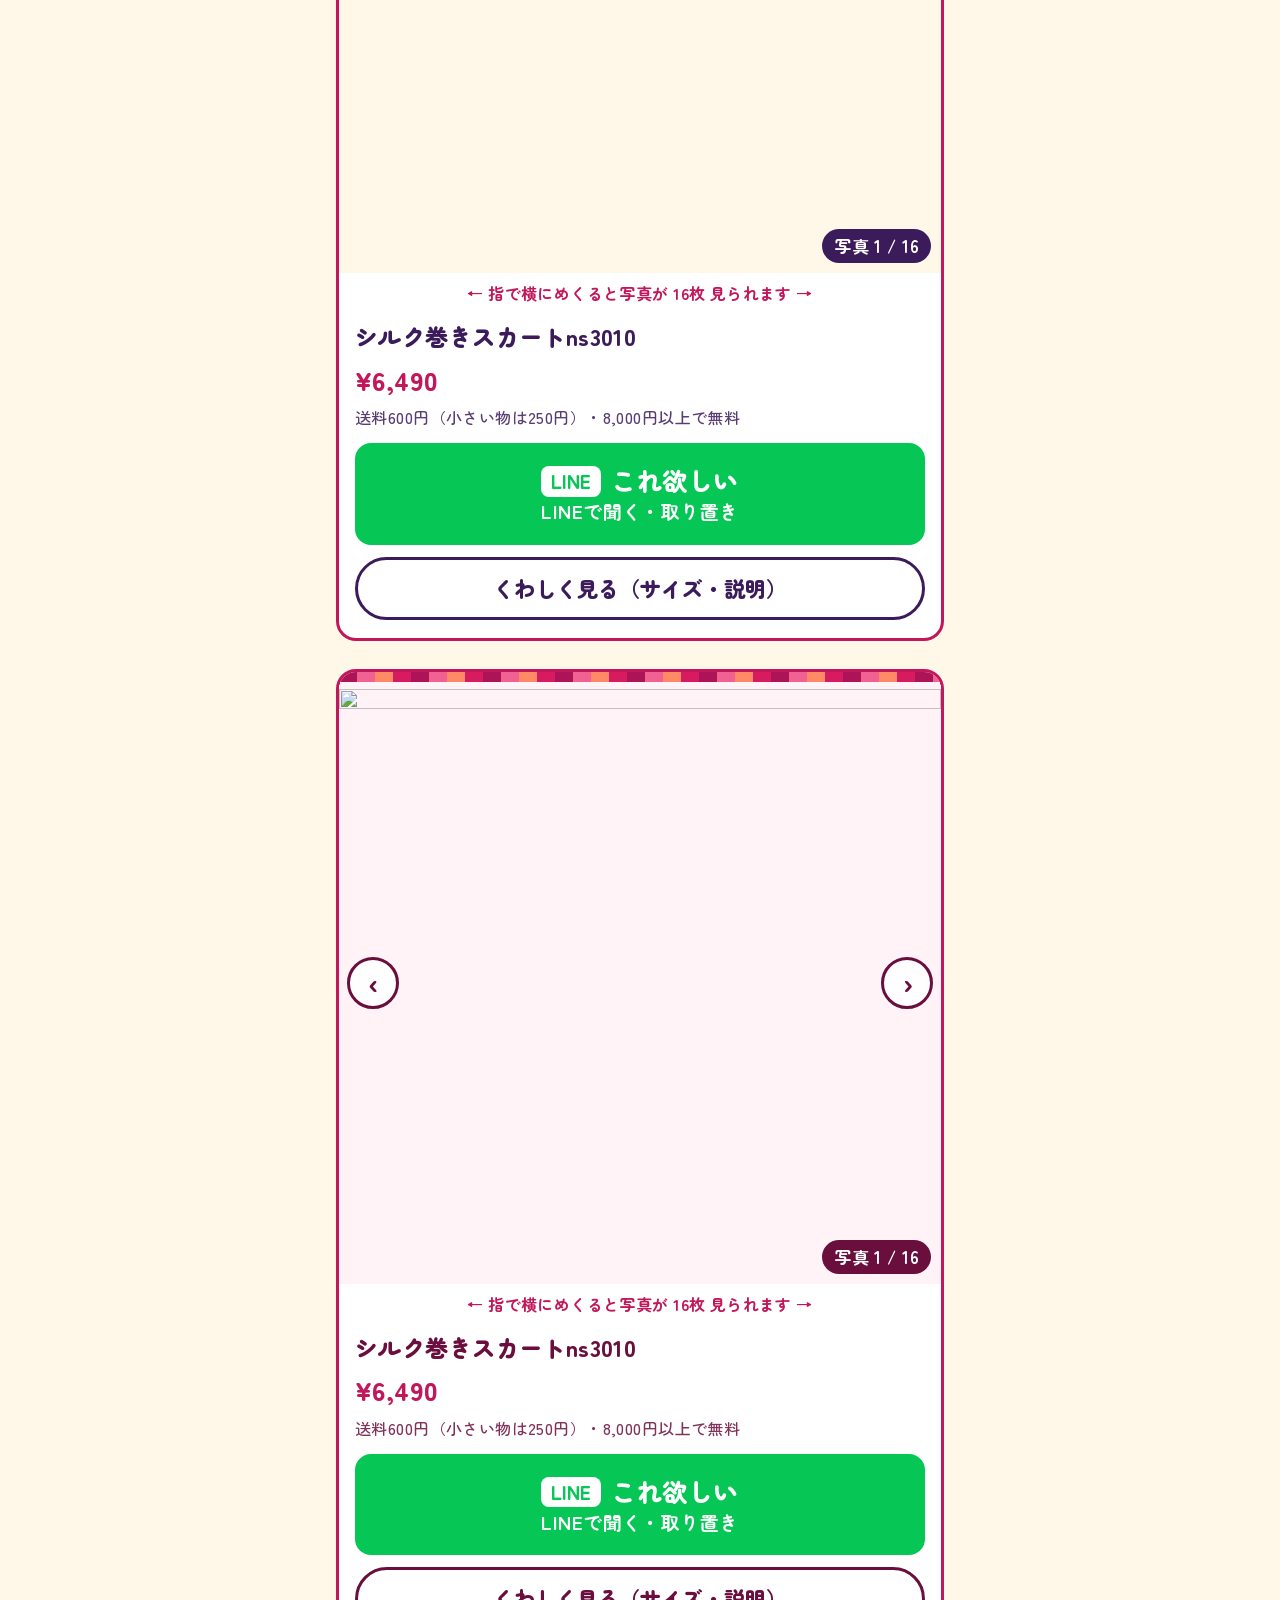
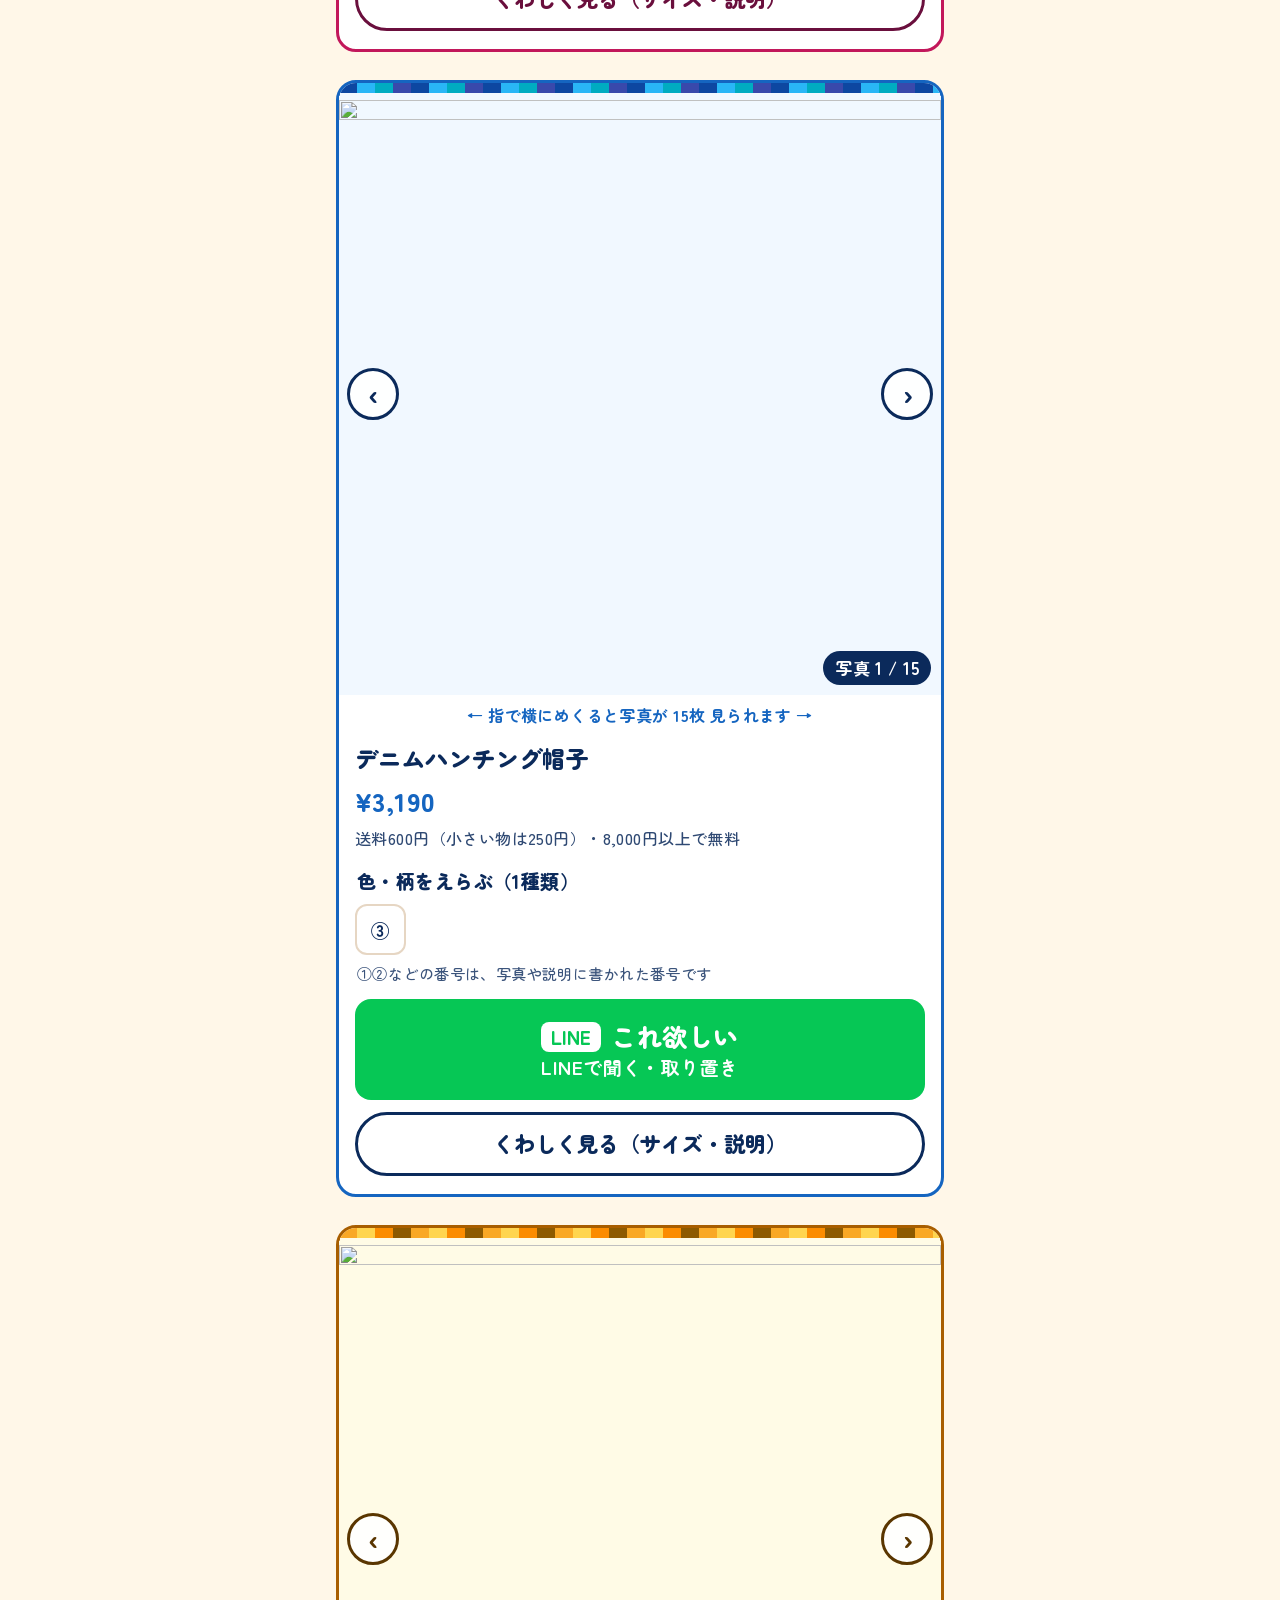
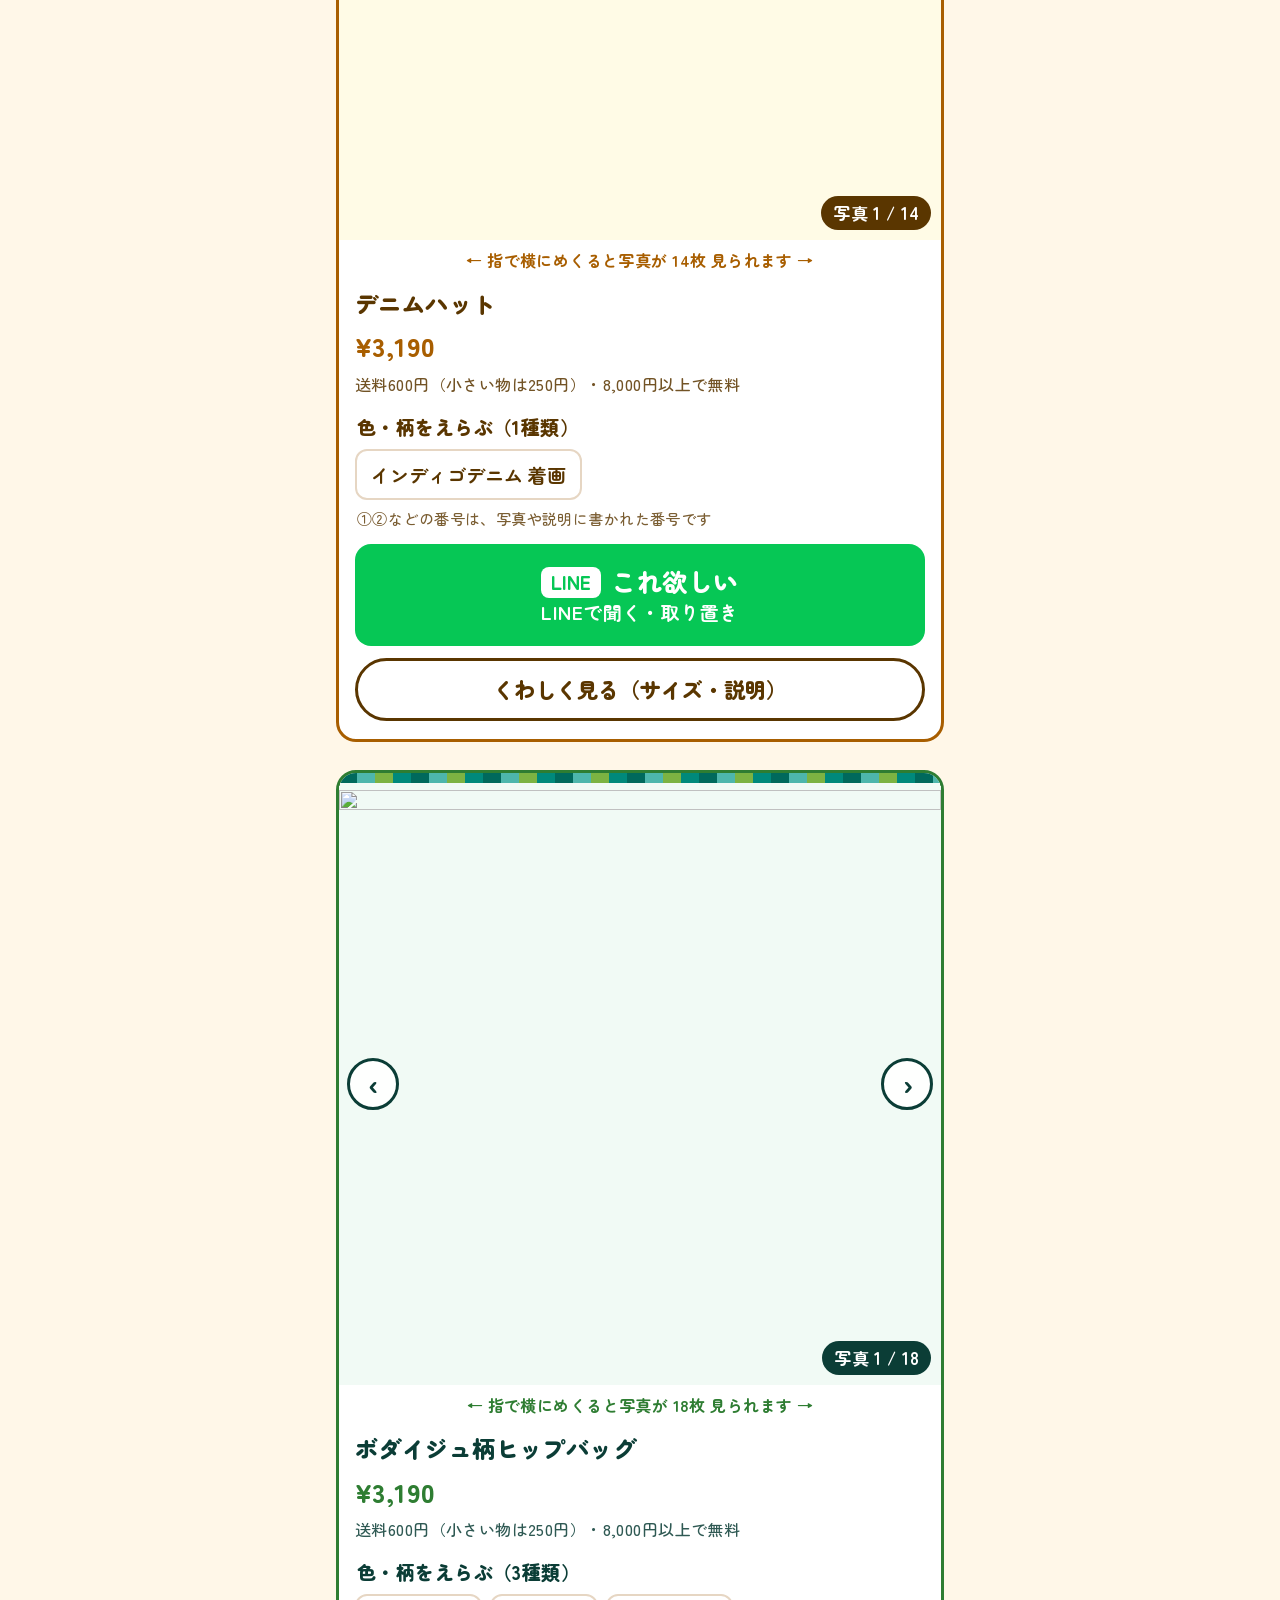
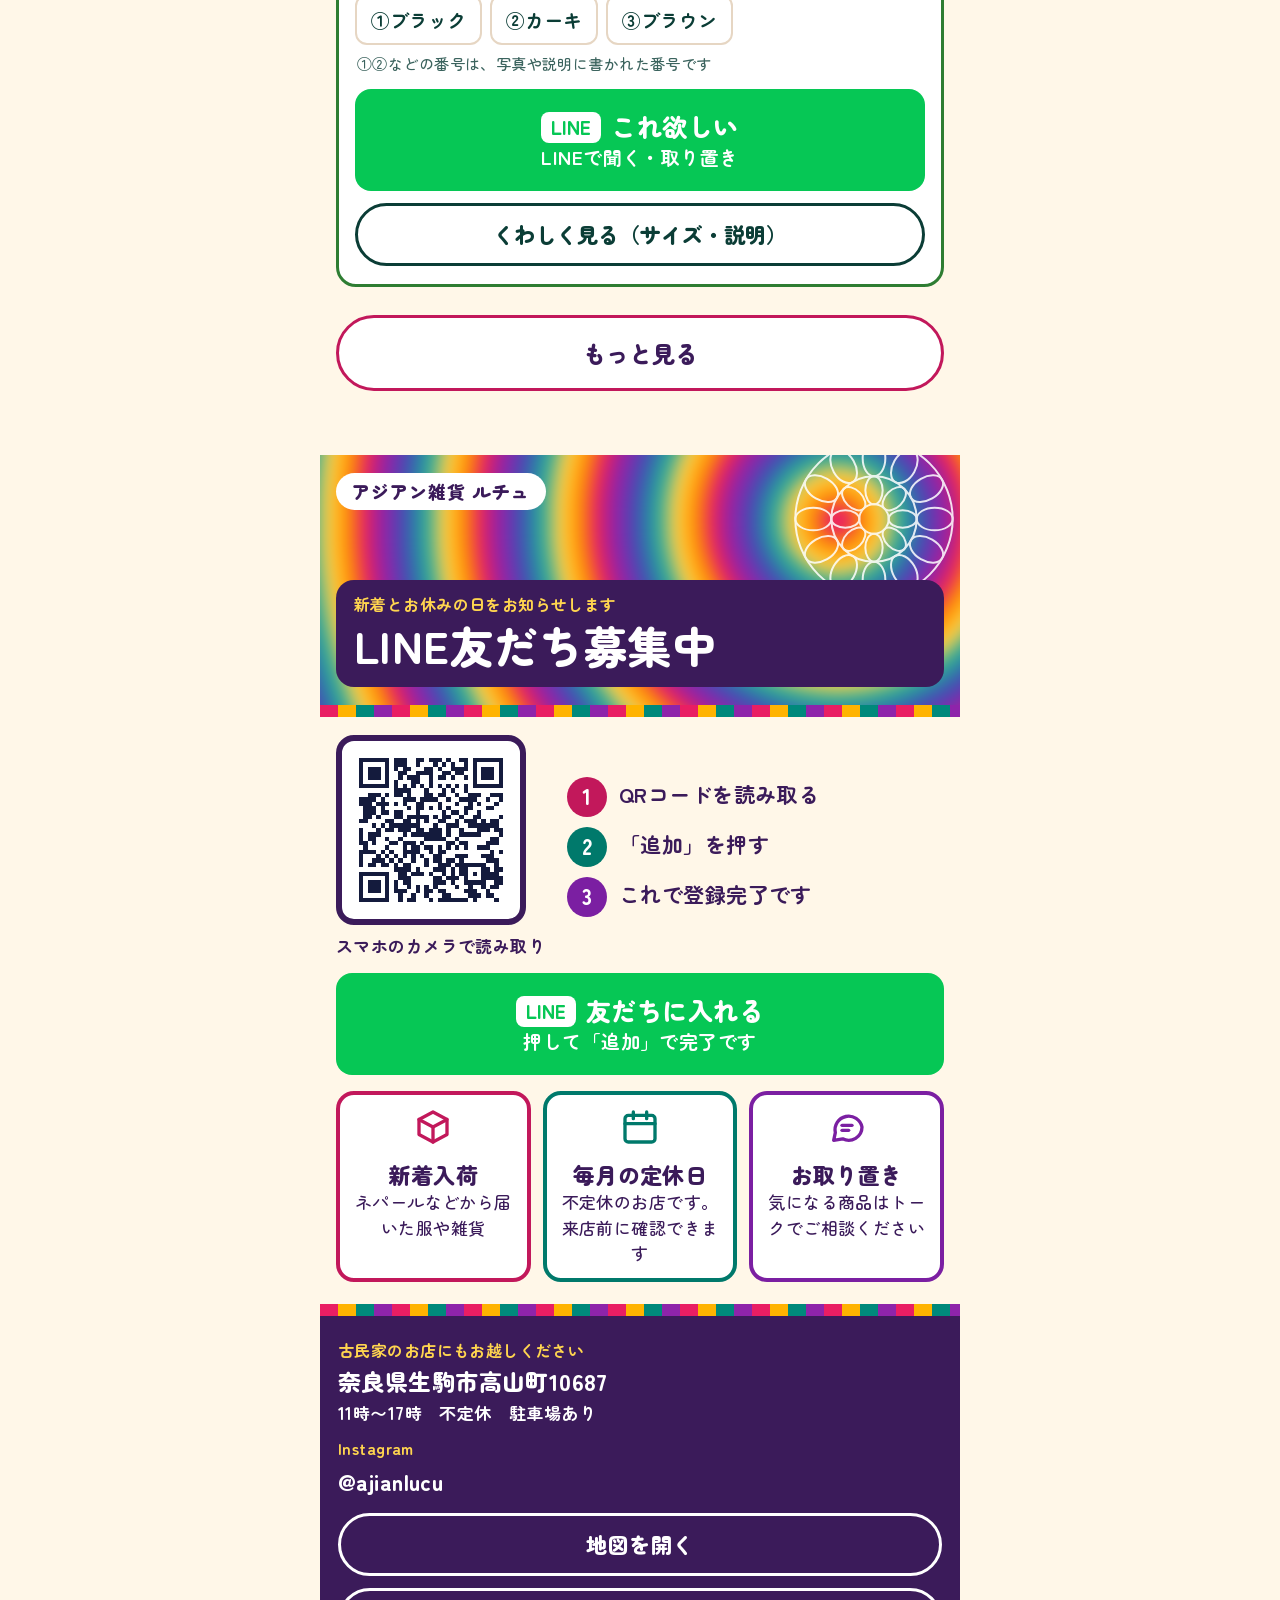
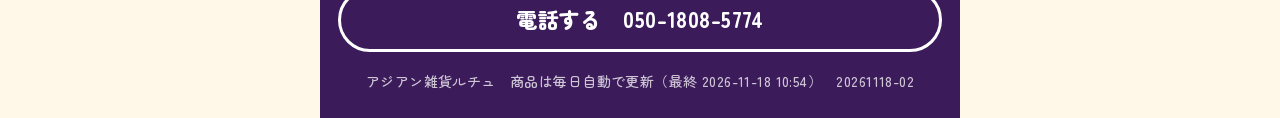
==== commit f15064bf: "LINE登録POPと同じ6色のデザインにする（20261118-02） Co-Authored-By: Claude Opus 5.5 <noreply@anthropic.com> Claude-S" ====
--- a/index.html
+++ b/index.html
@@ -5,129 +5,190 @@
 <meta name="viewport" content="width=device-width, initial-scale=1">
 <title>アジアン雑貨ルチュ 全商品｜LINEで「これ欲しい」</title>
 <meta name="description" content="奈良・生駒のアジアン雑貨ルチュ。ネパールやタイの服と雑貨を、写真を見ながらLINEで注文・取り置きできます。">
+<meta name="theme-color" content="#3B1B5A">
 <link rel="preconnect" href="https://fonts.googleapis.com"><link rel="preconnect" href="https://fonts.gstatic.com" crossorigin>
 <link rel="preconnect" href="https://baseec-img-mng.akamaized.net">
-<link href="https://fonts.googleapis.com/css2?family=Shippori+Mincho:wght@500;700&family=Zen+Kaku+Gothic+New:wght@400;500;700&display=swap" rel="stylesheet">
+<link href="https://fonts.googleapis.com/css2?family=Zen+Maru+Gothic:wght@500;700;900&display=swap" rel="stylesheet">
+<link rel="stylesheet" href="lucu-colors.css">
 <style>
-  :root{--bg:#F6F1E8;--paper:#FBF8F2;--ink:#3A2E26;--soft:#7A6A5D;--line:#D9CFC1;--acc:#9C3B2A;--green:#06C755}
+  :root{--green:#06C755;--soft:#6E5A80}
   *{box-sizing:border-box}
-  body{margin:0;background:var(--bg);color:var(--ink);font-family:"Zen Kaku Gothic New","Hiragino Sans","Yu Gothic","Meiryo",sans-serif;font-size:21px;line-height:1.8;letter-spacing:.02em}
-  .min{font-family:"Shippori Mincho","Hiragino Mincho ProN","Yu Mincho",serif}
-  .hero{position:relative}
-  .hero video{display:block;width:100%;height:70vh;max-height:680px;min-height:420px;object-fit:cover;background:#2a201a}
-  .hero .cap{position:absolute;left:0;right:0;bottom:0;padding:90px 22px 26px;background:linear-gradient(180deg,rgba(20,14,10,0),rgba(20,14,10,.65));color:#FBF8F2}
-  .hero .shop{font-size:17px;letter-spacing:.3em}
-  .hero h1{margin:6px 0 0;font-size:38px;line-height:1.45}
+  body{margin:0;background:#FFF7E8;color:#3B1B5A;font-family:"Zen Maru Gothic","Hiragino Maru Gothic ProN","Hiragino Sans","Yu Gothic","Meiryo",sans-serif;font-size:21px;line-height:1.75;letter-spacing:.02em;font-weight:500}
+  b,strong,h1,h2,h3{font-weight:900}
+  /* 一番上（POPと同じ形） */
+  .top{height:270px;color:#fff}
+  .top .md{width:210px;height:210px;right:-18px;top:-40px}
+  .pill{position:absolute;left:16px;top:18px;background:#fff;color:var(--dk);font-size:18px;font-weight:900;letter-spacing:.06em;padding:4px 16px;border-radius:999px;line-height:1.6}
+  .banner{position:absolute;left:16px;right:16px;bottom:18px;background:var(--dk);border-radius:18px;padding:12px 18px 14px}
+  .banner .sub{font-size:16px;font-weight:700;color:var(--sub);line-height:1.5}
+  .banner h1,.banner h2{margin:2px 0 0;font-size:clamp(27px,8vw,44px);line-height:1.25;color:#fff}
+  .hero video{display:block;width:100%;height:58vh;max-height:560px;min-height:340px;object-fit:cover;background:#2a201a}
   main{max-width:640px;margin:0 auto;padding:0 16px 30px}
-  .lead{margin:28px 6px 6px;font-size:21px}
-  .how{border-top:1px solid var(--line);border-bottom:1px solid var(--line);padding:16px 6px;margin:22px 0}
-  .how h2{margin:0 0 4px;font-size:25px}
-  .how ol{margin:0;padding-left:1.3em}
-  .ship{background:#fff;border:2px solid var(--green);border-radius:14px;padding:14px 16px;margin:0 0 18px;text-align:center}
-  .ship .t{font-size:24px;font-weight:700;margin:0}
-  .ship .t b{color:var(--green)}
-  .ship .s{font-size:18px;color:var(--soft);margin:4px 0 0}
-  .note{background:var(--paper);border-left:3px solid var(--acc);padding:14px 16px;margin:0 0 18px}
-  .note h3{margin:0 0 4px;font-size:23px}
+  .lead{margin:24px 4px 18px;font-size:21px}
+  /* 色つきの箱 */
+  .box{position:relative;background:#fff;border:4px solid var(--a1);border-radius:18px;padding:16px 16px 18px;margin:0 0 18px;color:var(--dk)}
+  .tag{display:inline-block;margin:0 0 10px;background:var(--dk);color:#fff;font-size:21px;line-height:1.5;padding:4px 18px;border-radius:999px}
+  .steps{list-style:none;margin:0;padding:0;display:flex;flex-direction:column;gap:12px}
+  .steps li{display:flex;gap:12px;align-items:flex-start;font-weight:700;line-height:1.5}
+  .steps .n{flex:none;width:40px;height:40px;border-radius:50%;color:#fff;display:flex;align-items:center;justify-content:center;font-size:21px;font-weight:900;margin-top:-2px}
+  .steps li:nth-child(3n+1) .n{background:var(--a1)}.steps li:nth-child(3n+2) .n{background:var(--a2)}.steps li:nth-child(3n) .n{background:var(--a3)}
+  .ico{display:block;margin:0 auto 4px;width:42px;height:42px;color:var(--a1)}
+  .ship{text-align:center}
+  .ship .t{font-size:23px;font-weight:900;margin:0;line-height:1.5}
+  .ship .t b{color:var(--a1)}
+  .ship .s{font-size:17px;color:var(--dk);opacity:.8;margin:2px 0 6px}
+  .note{background:var(--bg)}
+  .note h3{margin:0 0 4px;font-size:23px;display:flex;align-items:center;gap:8px}
+  .note h3 .ico{display:inline-block;margin:0;width:34px;height:34px}
   .note p{margin:0;font-size:20px}
-  .tabs{position:sticky;top:0;z-index:5;background:var(--bg);display:flex;gap:8px;overflow-x:auto;padding:12px 16px;margin:0 -16px;scrollbar-width:none;border-bottom:1px solid var(--line)}
+  /* 種類のボタン（種類ごとに色が変わる） */
+  .tabsbar{position:sticky;top:0;z-index:5;background:#FFF7E8;margin:6px -16px 0}
+  .tabs{display:flex;gap:8px;overflow-x:auto;padding:12px 16px;scrollbar-width:none}
   .tabs::-webkit-scrollbar{display:none}
-  .tabs button{flex:0 0 auto;border:1.5px solid var(--ink);background:transparent;color:var(--ink);border-radius:999px;padding:12px 20px;font-size:21px;font-family:inherit;font-weight:700}
-  .tabs button.on{background:var(--ink);color:#FBF8F2}
-  .search{display:block;width:100%;margin:14px 0 4px;padding:16px;font-size:21px;border:2px solid var(--line);border-radius:12px;background:#fff;font-family:inherit}
-  .count{font-size:18px;color:var(--soft);margin:6px 2px 10px}
-  .item{background:#fff;border-radius:14px;margin:0 0 30px;overflow:hidden;box-shadow:0 1px 0 var(--line)}
+  .tabs button{flex:0 0 auto;border:2.5px solid var(--a1);background:#fff;color:var(--dk);border-radius:999px;padding:10px 20px;font-size:21px;font-family:inherit;font-weight:900}
+  .tabs button.on{background:var(--dk);border-color:var(--dk);color:#fff}
+  .search{display:block;width:100%;margin:14px 0 4px;padding:16px;font-size:21px;border:3px solid #E6D6C3;border-radius:14px;background:#fff;font-family:inherit;color:#3B1B5A}
+  .count{font-size:18px;margin:6px 2px 10px;font-weight:700}
+  /* 商品のカード */
+  .item{background:#fff;border:3px solid var(--a1);border-radius:20px;margin:0 0 28px;overflow:hidden;color:var(--dk)}
+  .item>.stripe,.sheet .stripe{height:10px}
   .gal{position:relative}
-  .strip{display:flex;overflow-x:auto;scroll-snap-type:x mandatory;-webkit-overflow-scrolling:touch;scrollbar-width:none;background:#e9e2d6}
+  .strip{display:flex;overflow-x:auto;scroll-snap-type:x mandatory;-webkit-overflow-scrolling:touch;scrollbar-width:none;background:var(--bg)}
   .strip::-webkit-scrollbar{display:none}
   .strip img{flex:0 0 100%;width:100%;aspect-ratio:1/1;object-fit:cover;scroll-snap-align:start;display:block}
-  .pc{position:absolute;right:10px;bottom:10px;background:rgba(30,20,14,.7);color:#fff;font-size:17px;border-radius:999px;padding:2px 12px}
-  .off{position:absolute;top:10px;left:10px;background:var(--acc);color:#fff;font-size:16px;font-weight:700;padding:2px 10px;border-radius:20px}
-  .arw{position:absolute;top:50%;transform:translateY(-50%);width:52px;height:52px;border-radius:50%;border:none;background:rgba(255,255,255,.85);color:var(--ink);font-size:28px;line-height:52px;padding:0;font-family:inherit}
+  .pc{position:absolute;right:10px;bottom:10px;background:var(--dk);color:#fff;font-size:17px;border-radius:999px;padding:2px 12px;font-weight:700}
+  .off{position:absolute;top:10px;left:10px;background:var(--a1);color:#fff;font-size:17px;font-weight:900;padding:2px 12px;border-radius:999px}
+  .arw{position:absolute;top:50%;transform:translateY(-50%);width:52px;height:52px;border-radius:50%;border:3px solid var(--dk);background:rgba(255,255,255,.9);color:var(--dk);font-size:28px;line-height:44px;padding:0;font-family:inherit;font-weight:900}
   .arw.l{left:8px}.arw.r{right:8px}
-  .hint{font-size:16px;color:var(--soft);text-align:center;margin:6px 0 0}
-  .bd{padding:10px 16px 18px}
-  .bd .nm{font-size:23px;line-height:1.5;margin:4px 0 0;font-weight:700}
-  .bd .pr{font-size:26px;font-weight:700;margin:2px 0 0}
-  .sf{display:block;font-size:16px;color:var(--soft);margin:0}
-  .sf.free{color:var(--green);font-weight:700}
+  .hint{font-size:16px;text-align:center;margin:6px 0 0;font-weight:700;color:var(--a1)}
+  .bd{padding:8px 16px 18px}
+  .bd .nm{font-size:23px;line-height:1.5;margin:4px 0 0;font-weight:900}
+  .bd .pr{font-size:27px;font-weight:900;margin:2px 0 0;color:var(--a1)}
+  .sf{display:block;font-size:16px;margin:0;opacity:.85}
+  .sf.free{color:var(--a1);font-weight:900;opacity:1}
   .var{margin:12px 0 0}
-  .var .vt{font-size:19px;font-weight:700;margin:0 2px 6px}
+  .var .vt{font-size:19px;font-weight:900;margin:0 2px 6px}
   .var .vb{display:flex;flex-wrap:wrap;gap:8px}
-  .var button{border:2px solid var(--line);background:#fff;color:var(--ink);border-radius:12px;padding:10px 14px;font-size:19px;font-family:inherit}
-  .var button.on{border-color:var(--green);background:#E9F9EF;font-weight:700}
-  .var .vn{font-size:15px;color:var(--soft);margin:6px 2px 0}
-  .btn{display:block;text-align:center;text-decoration:none;font-weight:700;border-radius:16px;padding:20px 10px;margin-top:12px;font-size:25px;line-height:1.4;font-family:inherit;width:100%;cursor:pointer}
+  .var button{border:2.5px solid #E6D6C3;background:#fff;color:var(--dk);border-radius:12px;padding:10px 14px;font-size:19px;font-family:inherit;font-weight:700}
+  .var button.on{border-color:var(--a1);background:var(--bg);font-weight:900;box-shadow:inset 0 0 0 1.5px var(--a1)}
+  .var .vn{font-size:15px;margin:6px 2px 0;opacity:.8}
+  .btn{display:block;text-align:center;text-decoration:none;font-weight:900;border-radius:16px;padding:20px 10px;margin-top:12px;font-size:25px;line-height:1.4;font-family:inherit;width:100%;cursor:pointer}
   .btn.line{background:var(--green);color:#fff;border:none}
-  .btn.line small{display:block;font-size:19px;font-weight:500}
-  .btn .ico{display:inline-block;background:#fff;color:var(--green);font-size:19px;font-weight:700;border-radius:8px;padding:2px 10px;margin-right:10px;vertical-align:2px;letter-spacing:0}
-  .btn.sub{background:#fff;color:var(--ink);border:2px solid var(--ink);font-size:21px;padding:14px 10px}
-  .more{display:block;width:100%;margin:10px 0 0;padding:20px;border:2px solid var(--ink);background:transparent;border-radius:999px;font-size:23px;font-weight:700;font-family:inherit;color:var(--ink)}
-  .sheet{position:fixed;inset:0;z-index:20;background:rgba(30,20,14,.55);display:none}
+  .btn.line small{display:block;font-size:19px;font-weight:700}
+  .btn .lg{display:inline-block;background:#fff;color:var(--green);font-size:19px;font-weight:900;border-radius:8px;padding:2px 10px;margin-right:10px;vertical-align:2px;letter-spacing:0}
+  .btn.sub{background:#fff;color:var(--dk);border:3px solid var(--dk);border-radius:999px;font-size:21px;padding:14px 10px}
+  .more{display:block;width:100%;margin:10px 0 0;padding:18px;border:3px solid var(--a1);background:#fff;border-radius:999px;font-size:23px;font-weight:900;font-family:inherit;color:var(--dk)}
+  /* くわしく見る */
+  .sheet{position:fixed;inset:0;z-index:20;background:rgba(30,14,40,.55);display:none}
   .sheet.open{display:block}
-  .sheet .box{position:absolute;left:0;right:0;bottom:0;top:3vh;max-width:640px;margin:0 auto;background:var(--paper);border-radius:18px 18px 0 0;overflow-y:auto;-webkit-overflow-scrolling:touch}
-  .sheet .close{position:sticky;top:0;z-index:3;display:flex;justify-content:flex-end;padding:8px;background:var(--paper)}
-  .sheet .close button{border:none;background:var(--ink);color:#fff;font-size:22px;border-radius:999px;padding:12px 24px;font-family:inherit}
+  .sheet .box2{position:absolute;left:0;right:0;bottom:0;top:3vh;max-width:640px;margin:0 auto;background:#fff;border-radius:20px 20px 0 0;overflow-y:auto;-webkit-overflow-scrolling:touch;color:var(--dk)}
+  .sheet .close{position:sticky;top:0;z-index:3;background:#fff}
+  .sheet .close div{display:flex;justify-content:flex-end;padding:8px}
+  .sheet .close button{border:none;background:var(--dk);color:#fff;font-size:22px;border-radius:999px;padding:12px 24px;font-family:inherit;font-weight:900}
   .sheet .in{padding:10px 20px 34px}
-  .sheet .nm{font-size:28px;font-weight:700;margin:0;line-height:1.45}
-  .sheet .pr{font-size:28px;font-weight:700;margin:0}
+  .sheet .nm{font-size:27px;font-weight:900;margin:0;line-height:1.45}
+  .sheet .pr{font-size:28px;font-weight:900;margin:0;color:var(--a1)}
   .sheet .d{white-space:pre-line;margin:12px 0}
-  .shopbox{text-align:center;margin:40px 0 0;padding:28px 6px;border-top:1px solid var(--line)}
-  .shopbox h2{font-size:29px;margin:0 0 8px}
-  .shopbox p{margin:2px 0}
-  footer{text-align:center;font-size:15px;color:var(--soft);padding:20px 10px 40px}
-  .loading{text-align:center;padding:40px 0;color:var(--soft)}
+  /* LINE友だち募集中（POPと同じ形） */
+  .pop{max-width:640px;margin:34px auto 0;background:var(--bg)}
+  .pophead{height:250px;color:#fff}
+  .pophead .md{width:200px;height:200px;right:-14px;top:-36px}
+  .popbody{padding:18px 16px 22px}
+  .qrrow{display:none;gap:22px;align-items:center;margin:0 0 6px}
+  .qr{flex:none;width:190px;height:190px;border:6px solid var(--dk);border-radius:18px;padding:8px;background:#fff}
+  .qr img{width:100%;height:100%;display:block;image-rendering:pixelated}
+  .qrrow p{margin:6px 0 0;font-size:17px;font-weight:700;text-align:center}
+  .feat{display:grid;grid-template-columns:1fr;gap:12px;margin-top:16px}
+  .feat div{background:#fff;border:4px solid var(--c);border-radius:18px;padding:12px 14px;display:flex;gap:12px;align-items:center}
+  .feat svg{flex:none;width:40px;height:40px;color:var(--c)}
+  .feat b{display:block;font-size:22px;line-height:1.4}
+  .feat span{display:block;font-size:17px;line-height:1.5}
+  .feat div:nth-child(1){--c:var(--a1)}.feat div:nth-child(2){--c:var(--a2)}.feat div:nth-child(3){--c:var(--a3)}
+  @media (min-width:600px){.qrrow{display:flex}.feat{grid-template-columns:1fr 1fr 1fr}.feat div{flex-direction:column;text-align:center}}
+  /* 一番下（POPの帯と同じ） */
+  .foot{max-width:640px;margin:0 auto;background:var(--dk);color:#fff;padding:20px 18px 26px}
+  .foot .y{font-size:16px;font-weight:700;color:var(--sub);margin:0}
+  .foot .ad{font-size:23px;font-weight:900;margin:0;line-height:1.5}
+  .foot .h{font-size:17px;font-weight:700;margin:0 0 6px}
+  .foot .ig{color:#fff;font-size:22px;font-weight:900;text-decoration:none}
+  .foot .btn.w{background:transparent;color:#fff;border:3px solid #fff;border-radius:999px;font-size:21px;padding:14px 10px}
+  .foot .ver{font-size:14px;opacity:.75;text-align:center;margin:18px 0 0;line-height:1.6}
+  .wrapstripe{max-width:640px;margin:0 auto}
+  .loading{text-align:center;padding:40px 0}
 </style>
 </head>
-<body>
-<section class="hero">
-  <video autoplay muted loop playsinline poster="img/tennai2.jpg" src="img/tennai2.mp4"></video>
-  <div class="cap">
-    <div class="shop">アジアン雑貨 ルチュ ｜ 奈良・生駒</div>
-    <h1 class="min">ネパールの、<br>あたたかい冬服。</h1>
-  </div>
-</section>
+<body class="c-main">
+<header class="top tiedye c-main">
+  <div class="md"></div>
+  <div class="pill">アジアン雑貨 ルチュ</div>
+  <div class="banner"><div class="sub">奈良・生駒の古民家のお店</div><h1>ネパールの、<br>あたたかい冬服。</h1></div>
+</header>
+<div class="stripe c-main"></div>
+<section class="hero"><video autoplay muted loop playsinline poster="img/tennai2.jpg" src="img/tennai2.mp4"></video></section>
+<div class="stripe c-main"></div>
 <main>
   <p class="lead">ネパールやタイから届いた服と雑貨。柄は1枚ずつちがいます。</p>
-  <section class="how">
-    <h2 class="min">ほしい物があったら</h2>
-    <ol>
-      <li>写真は、指で横にめくると次の写真が見られます</li>
-      <li>色・柄がある服は、ボタンでえらぶ</li>
-      <li>緑の「LINE これ欲しい」を押して、LINEで「送信」</li>
-      <li>お店から返事がきます。取り置きもできます</li>
+  <section class="box c-pink">
+    <h2 class="tag">ほしい物があったら</h2>
+    <ol class="steps">
+      <li><span class="n">1</span><span>写真は、指で横にめくると次の写真が見られます</span></li>
+      <li><span class="n">2</span><span>色・柄がある服は、ボタンでえらぶ</span></li>
+      <li><span class="n">3</span><span>緑の「LINE これ欲しい」を押して、LINEで「送信」</span></li>
+      <li><span class="n">4</span><span>お店から返事がきます。取り置きもできます</span></li>
     </ol>
   </section>
-  <div class="ship" id="ship"></div>
-  <div class="note">
-    <h3 class="min">ヤクウール混ってなに？</h3>
+  <section class="box ship c-blue" id="ship"></section>
+  <section class="box note c-yellow">
+    <h3><svg class="ico" viewBox="0 0 24 24" fill="none" stroke="currentColor" stroke-width="2" stroke-linecap="round" stroke-linejoin="round" aria-hidden="true"><path d="M2 20 9 7l4 7 3-5 6 11z"/><path d="M7.5 10.5 9 12l1.5-1.5"/></svg>ヤクウール混ってなに？</h3>
     <p>ヤクは、ネパールなどの寒い高い山にいる牛のなかま。その毛はとてもあたたかいのですが、毛だけで作ると硬くなります。だから、ふんわり柔らかく着られるように、ほかの素材と合わせて作っています。</p>
-  </div>
-  <div class="tabs" id="tabs"></div>
+  </section>
+  <div class="tabsbar c-main" id="tabsbar"><div class="tabs" id="tabs"></div><div class="stripe"></div></div>
   <input class="search" id="q" type="search" placeholder="名前でさがす（例：ヤク、パンツ、モン族）">
   <p class="count" id="count"></p>
   <div id="grid"><p class="loading">商品を読み込んでいます…</p></div>
-  <button class="more" id="more" style="display:none">もっと見る</button>
-  <section class="shopbox">
-    <h2 class="min">お店で待っています</h2>
-    <p>11時〜17時（お休みの日があります）</p>
-    <p>奈良県生駒市高山町10687</p>
-    <p>駐車場あり</p>
-    <a class="btn sub" href="https://www.google.com/maps/search/?api=1&query=%E3%82%A2%E3%82%B8%E3%82%A2%E3%83%B3%E9%9B%91%E8%B2%A8%20%E3%83%AB%E3%83%81%E3%83%A5&query_place_id=ChIJb69zyCgXAWARwwl3N8wNE1o" target="_blank" rel="noopener">地図を開く</a>
-    <a class="btn sub" href="tel:05018085774">電話する　050-1808-5774</a>
-    <a class="btn line" href="https://line.me/R/ti/p/%40212nahsk" target="_blank" rel="noopener"><span class="ico">LINE</span>ルチュのLINEを友だちに入れる</a>
-  </section>
+  <button class="more c-main" id="more" style="display:none">もっと見る</button>
 </main>
-<footer id="foot">アジアン雑貨ルチュ　20261118-01</footer>
-
-<div class="sheet" id="sheet"><div class="box" id="box">
-  <div class="close"><button id="x" type="button">とじる ×</button></div>
+
+<section class="pop c-main">
+  <div class="pophead tiedye">
+    <div class="md"></div>
+    <div class="pill">アジアン雑貨 ルチュ</div>
+    <div class="banner"><div class="sub">新着とお休みの日をお知らせします</div><h2>LINE友だち募集中</h2></div>
+  </div>
+  <div class="stripe"></div>
+  <div class="popbody">
+    <div class="qrrow">
+      <div><div class="qr"><img src="img/line-qr.png" alt="アジアン雑貨ルチュのLINE友だち追加用QRコード"></div><p>スマホのカメラで読み取り</p></div>
+      <ol class="steps" style="flex:1"><li><span class="n">1</span><span>QRコードを読み取る</span></li><li><span class="n">2</span><span>「追加」を押す</span></li><li><span class="n">3</span><span>これで登録完了です</span></li></ol>
+    </div>
+    <a class="btn line" href="https://line.me/R/ti/p/%40212nahsk" target="_blank" rel="noopener"><span class="lg">LINE</span>友だちに入れる<small>押して「追加」で完了です</small></a>
+    <div class="feat">
+      <div><svg viewBox="0 0 24 24" fill="none" stroke="currentColor" stroke-width="2" stroke-linecap="round" stroke-linejoin="round" aria-hidden="true"><path d="M20.4 7.5 12 3 3.6 7.5v9L12 21l8.4-4.5z"/><path d="M3.6 7.5 12 12l8.4-4.5"/><path d="M12 12v9"/></svg><p style="margin:0"><b>新着入荷</b><span>ネパールなどから届いた服や雑貨</span></p></div>
+      <div><svg viewBox="0 0 24 24" fill="none" stroke="currentColor" stroke-width="2" stroke-linecap="round" stroke-linejoin="round" aria-hidden="true"><rect x="3" y="5" width="18" height="16" rx="2"/><path d="M3 10h18"/><path d="M8 3v4"/><path d="M16 3v4"/></svg><p style="margin:0"><b>毎月の定休日</b><span>不定休のお店です。来店前に確認できます</span></p></div>
+      <div><svg viewBox="0 0 24 24" fill="none" stroke="currentColor" stroke-width="2" stroke-linecap="round" stroke-linejoin="round" aria-hidden="true"><path d="M21 12a8 8 0 0 1-11.6 7.1L4 20l1-4.6A8 8 0 1 1 21 12z"/><path d="M9 11h6"/><path d="M9 14h4"/></svg><p style="margin:0"><b>お取り置き</b><span>気になる商品はトークでご相談ください</span></p></div>
+    </div>
+  </div>
+</section>
+<div class="wrapstripe"><div class="stripe c-main"></div></div>
+<footer class="foot c-main">
+  <p class="y">古民家のお店にもお越しください</p>
+  <p class="ad">奈良県生駒市高山町10687</p>
+  <p class="h">11時〜17時　不定休　駐車場あり</p>
+  <p class="y">Instagram</p>
+  <a class="ig" href="https://www.instagram.com/ajianlucu/" target="_blank" rel="noopener">@ajianlucu</a>
+  <a class="btn w" href="https://www.google.com/maps/search/?api=1&query=%E3%82%A2%E3%82%B8%E3%82%A2%E3%83%B3%E9%9B%91%E8%B2%A8%20%E3%83%AB%E3%83%81%E3%83%A5&query_place_id=ChIJb69zyCgXAWARwwl3N8wNE1o" target="_blank" rel="noopener">地図を開く</a>
+  <a class="btn w" href="tel:05018085774">電話する　050-1808-5774</a>
+  <p class="ver" id="foot">アジアン雑貨ルチュ　20261118-02</p>
+</footer>
+
+<div class="sheet" id="sheet"><div class="box2" id="box">
+  <div class="close"><div><button id="x" type="button">とじる ×</button></div><div class="stripe" style="padding:0"></div></div>
   <div id="s-gal"></div>
   <div class="in">
-    <p class="nm min" id="s-nm"></p>
+    <p class="nm" id="s-nm"></p>
     <p class="pr" id="s-pr"></p><div id="s-sf"></div>
     <div id="s-var"></div>
-    <a class="btn line" id="s-line" target="_blank" rel="noopener"><span class="ico">LINE</span>これ欲しい<small>LINEで聞く・取り置き</small></a>
+    <a class="btn line" id="s-line" target="_blank" rel="noopener"><span class="lg">LINE</span>これ欲しい<small>LINEで聞く・取り置き</small></a>
     <p class="d" id="s-d"></p>
     <a class="btn sub" id="s-web" target="_blank" rel="noopener">ウェブショップで買う</a>
     <a class="btn sub" href="tel:05018085774">電話で聞く　050-1808-5774</a>
@@ -137,7 +198,10 @@
 <script>
 (function(){
   var LINE_ID="%40212nahsk", PAGE=10, IMG="https://baseec-img-mng.akamaized.net/images/item/origin/", WEB="https://ajianlucu.thebase.in/items/";
-  var CATS=[["all","すべて"],["pants","パンツ"],["skirt","スカート"],["one","ワンピース"],["tops","上に着る服"],["bag","バッグ"],["goods","小物"],["yak","ヤク"]];
+  var CATS=[["all","すべて","c-main"],["pants","パンツ","c-pink"],["skirt","スカート","c-blue"],["one","ワンピース","c-purple"],["tops","上に着る服","c-green"],["bag","バッグ","c-yellow"],["goods","小物","c-blue"],["yak","ヤク","c-yellow"]];
+  var ROT=["c-pink","c-blue","c-yellow","c-green","c-purple","c-main"], curT="c-main";
+  function mandala(){var s='<svg viewBox="-150 -150 300 300" aria-hidden="true"><g fill="none" stroke="#fff" stroke-width="3"><circle r="22"/><circle r="64"/><circle r="118"/>';for(var a=0;a<360;a+=45)s+='<ellipse cy="-43" rx="13" ry="21" transform="rotate('+a+')"/>';for(a=0;a<360;a+=30)s+='<ellipse cy="-91" rx="17" ry="27" transform="rotate('+a+')"/>';return s+"</g></svg>";}
+  [].forEach.call(document.querySelectorAll(".md"),function(e){e.innerHTML=mandala();});
   var NEWYEAR=new Date("2027-01-01T00:00:00+09:00"), FREE=(new Date()>=NEWYEAR)?10000:8000;
   var ITEMS=[], list=[], cur="all", shown=PAGE;
   function yen(n){return n.toLocaleString("ja-JP");}
@@ -147,9 +211,10 @@
   function shipLine(it){return num(it)>=FREE?'<span class="sf free">送料無料</span>':'<span class="sf">送料600円（小さい物は250円）・'+yen(FREE)+'円以上で無料</span>';}
   function lineMsg(it,sel){return "【これ欲しい】"+it.n+"（¥"+it.p+"）"+(it.v&&it.v.length?"\n色・柄："+(sel||"まだ決めていません"):"")+"\n（ホームページを見ました）\nまだありますか？";}
   function lineUrl(it,sel){return "https://line.me/R/oaMessage/"+LINE_ID+"/?"+encodeURIComponent(lineMsg(it,sel));}
-  document.getElementById("ship").innerHTML=FREE===8000?
+  var TRUCK='<svg class="ico" viewBox="0 0 24 24" fill="none" stroke="currentColor" stroke-width="2" stroke-linecap="round" stroke-linejoin="round" aria-hidden="true"><path d="M2 6h12v10H2z"/><path d="M14 9h4l3.5 3.5V16H14"/><circle cx="6.5" cy="17.5" r="1.9"/><circle cx="17.5" cy="17.5" r="1.9"/></svg>';
+  document.getElementById("ship").innerHTML=TRUCK+(FREE===8000?
     '<p class="t">送料 全国一律600円</p><p class="s">（クリックポストに入る商品は250円）</p><p class="t"><b>8,000円以上のお買い物で<br>送料無料</b></p><p class="s">令和8年12月31日まで。令和9年1月1日からは、1万円以上で送料無料になります。</p>':
-    '<p class="t">送料 全国一律600円</p><p class="s">（クリックポストに入る商品は250円）</p><p class="t"><b>1万円以上のお買い物で<br>送料無料</b></p>';
+    '<p class="t">送料 全国一律600円</p><p class="s">（クリックポストに入る商品は250円）</p><p class="t"><b>1万円以上のお買い物で<br>送料無料</b></p>');
 
   function gallery(it,w,eager){
     var g=document.createElement("div");g.className="gal";var ph=it.ph||[];
@@ -176,8 +241,8 @@
     return w;
   }
   var tabs=document.getElementById("tabs"),q=document.getElementById("q"),grid=document.getElementById("grid");
-  CATS.forEach(function(c){var b=document.createElement("button");b.type="button";b.textContent=c[1];if(c[0]==="all")b.className="on";
-    b.onclick=function(){cur=c[0];shown=PAGE;[].forEach.call(tabs.children,function(x){x.className=x===b?"on":"";});render();};tabs.appendChild(b);});
+  CATS.forEach(function(c){var b=document.createElement("button");b.type="button";b.textContent=c[1];b.className=c[2]+(c[0]==="all"?" on":"");
+    b.onclick=function(){cur=c[0];curT=c[2];shown=PAGE;[].forEach.call(tabs.children,function(x,j){x.className=CATS[j][2]+(x===b?" on":"");});document.getElementById("tabsbar").className="tabsbar "+curT;document.getElementById("more").className="more "+curT;render();};tabs.appendChild(b);});
   q.addEventListener("input",function(){shown=PAGE;render();});
   function render(){
     var k=q.value.trim();
@@ -186,25 +251,28 @@
       return !k||(it.n+" "+it.d).indexOf(k)>=0;});
     document.getElementById("count").textContent=list.length+"点";
     grid.innerHTML="";
-    list.slice(0,shown).forEach(function(it){
-      var d=document.createElement("article");d.className="item";
+    list.slice(0,shown).forEach(function(it,i){
+      var th=cur==="all"?ROT[i%ROT.length]:curT;
+      var d=document.createElement("article");d.className="item "+th;
+      var sp=document.createElement("div");sp.className="stripe";d.appendChild(sp);
       d.appendChild(gallery(it,640,true));
       if((it.ph||[]).length>1){var hn=document.createElement("p");hn.className="hint";hn.textContent="← 指で横にめくると写真が "+it.ph.length+"枚 見られます →";d.appendChild(hn);}
       var bd=document.createElement("div");bd.className="bd";
-      bd.innerHTML='<p class="nm min"></p><p class="pr"></p>'+shipLine(it);
+      bd.innerHTML='<p class="nm"></p><p class="pr"></p>'+shipLine(it);
       bd.querySelector(".nm").textContent=it.n;bd.querySelector(".pr").textContent="¥"+it.p;
       var a=document.createElement("a");a.className="btn line";a.target="_blank";a.rel="noopener";a.href=lineUrl(it);
-      a.innerHTML='<span class="ico">LINE</span>これ欲しい<small>LINEで聞く・取り置き</small>';
+      a.innerHTML='<span class="lg">LINE</span>これ欲しい<small>LINEで聞く・取り置き</small>';
       var vb=varBox(it,a);if(vb)bd.appendChild(vb);
       bd.appendChild(a);
-      var det=document.createElement("button");det.type="button";det.className="btn sub";det.textContent="くわしく見る（サイズ・説明）";det.onclick=function(){open(it);};
+      var det=document.createElement("button");det.type="button";det.className="btn sub";det.textContent="くわしく見る（サイズ・説明）";det.onclick=function(){open(it,th);};
       bd.appendChild(det);d.appendChild(bd);grid.appendChild(d);
     });
     document.getElementById("more").style.display=list.length>shown?"block":"none";
   }
   document.getElementById("more").onclick=function(){shown+=PAGE;render();};
   var sheet=document.getElementById("sheet");
-  function open(it){
+  function open(it,th){
+    document.getElementById("box").className="box2 "+(th||"c-main");
     var sg=document.getElementById("s-gal");sg.innerHTML="";sg.appendChild(gallery(it,1080,true));
     document.getElementById("s-nm").textContent=it.n;
     document.getElementById("s-pr").textContent="¥"+it.p;
@@ -218,7 +286,7 @@
   document.getElementById("x").onclick=function(){sheet.className="sheet";};
   sheet.onclick=function(e){if(e.target===sheet)sheet.className="sheet";};
   fetch("data.json",{cache:"no-cache"}).then(function(r){return r.json();}).then(function(D){
-    ITEMS=D.items||[];document.getElementById("foot").textContent="アジアン雑貨ルチュ　商品は毎日自動で更新（最終 "+D.made+"）　20261118-01";render();
+    ITEMS=D.items||[];document.getElementById("foot").textContent="アジアン雑貨ルチュ　商品は毎日自動で更新（最終 "+D.made+"）　20261118-02";render();
   }).catch(function(){grid.innerHTML='<p class="loading">読み込めませんでした。少し待ってから、もう一度開いてください。</p>';});
 })();
 </script>
--- a/lucu-colors.css
+++ b/lucu-colors.css
@@ -0,0 +1,20 @@
+/* アジアン雑貨ルチュ 6色（LINE登録POPと同じ色）  20261118-01
+   使い方：色を付けたい箱に class="c-main" などを付けるだけ。
+   c-main=カラフル  c-pink=ピンク  c-blue=青  c-yellow=黄  c-green=緑  c-purple=紫
+   中で使える色：--bg(うすい地の色) --dk(濃い色) --sub(濃い色の上の明るい文字)
+                 --a1 --a2 --a3(アクセント3色) --g1〜--g6(しぼり染め) --s1〜--s4(しましま) */
+.c-main  {--bg:#FFF7E8;--dk:#3B1B5A;--sub:#FFD54F;--a1:#C2185B;--a2:#00796B;--a3:#7B1FA2;--g1:#E91E63;--g2:#FF9800;--g3:#FFD54F;--g4:#26A69A;--g5:#3F51B5;--g6:#8E24AA;--s1:#E91E63;--s2:#FFB300;--s3:#00897B;--s4:#8E24AA}
+.c-pink  {--bg:#FFF3F7;--dk:#6A0F3D;--sub:#FFD1E3;--a1:#C2185B;--a2:#AD1457;--a3:#880E4F;--g1:#AD1457;--g2:#E91E63;--g3:#F06292;--g4:#F8BBD0;--g5:#FF7043;--g6:#D81B60;--s1:#AD1457;--s2:#F06292;--s3:#FF8A65;--s4:#D81B60}
+.c-blue  {--bg:#F1F8FF;--dk:#0B2A5B;--sub:#BFE6FF;--a1:#1565C0;--a2:#00838F;--a3:#283593;--g1:#0D47A1;--g2:#1E88E5;--g3:#4FC3F7;--g4:#B3E5FC;--g5:#26C6DA;--g6:#3949AB;--s1:#0D47A1;--s2:#29B6F6;--s3:#00ACC1;--s4:#3949AB}
+.c-yellow{--bg:#FFFBE6;--dk:#5A3600;--sub:#FFE082;--a1:#A85E00;--a2:#8D4E00;--a3:#6D3C00;--g1:#F57F17;--g2:#FBC02D;--g3:#FFEB3B;--g4:#FFF59D;--g5:#FF9800;--g6:#F9A825;--s1:#F9A825;--s2:#FFD54F;--s3:#FB8C00;--s4:#8D5A00}
+.c-green {--bg:#F1FAF5;--dk:#0B3D36;--sub:#C8F2D8;--a1:#2E7D32;--a2:#00796B;--a3:#004D40;--g1:#00695C;--g2:#26A69A;--g3:#80CBC4;--g4:#C5E1A5;--g5:#7CB342;--g6:#00897B;--s1:#00695C;--s2:#4DB6AC;--s3:#7CB342;--s4:#00897B}
+.c-purple{--bg:#F8F2FC;--dk:#3B1B5A;--sub:#E9CCFF;--a1:#9C27B0;--a2:#5E35B1;--a3:#4A148C;--g1:#4A148C;--g2:#8E24AA;--g3:#BA68C8;--g4:#E1BEE7;--g5:#5C6BC0;--g6:#AB47BC;--s1:#6A1B9A;--s2:#BA68C8;--s3:#5C6BC0;--s4:#8E24AA}
+
+/* しぼり染め（POPの上の部分） */
+.tiedye{position:relative;overflow:hidden}
+.tiedye::before{content:"";position:absolute;inset:-60px;background:repeating-radial-gradient(circle at 76% 34%,var(--g1) 0 18px,var(--g2) 0 38px,var(--g3) 0 55px,var(--g4) 0 76px,var(--g5) 0 95px,var(--g6) 0 116px);filter:blur(9px)}
+/* しましま（POPの帯） */
+.stripe{height:12px;background:repeating-linear-gradient(90deg,var(--s1) 0 18px,var(--s2) 0 36px,var(--s3) 0 54px,var(--s4) 0 72px)}
+/* 花もよう（白い線） */
+.md{position:absolute;pointer-events:none;opacity:.85}
+.md svg{display:block;width:100%;height:100%}
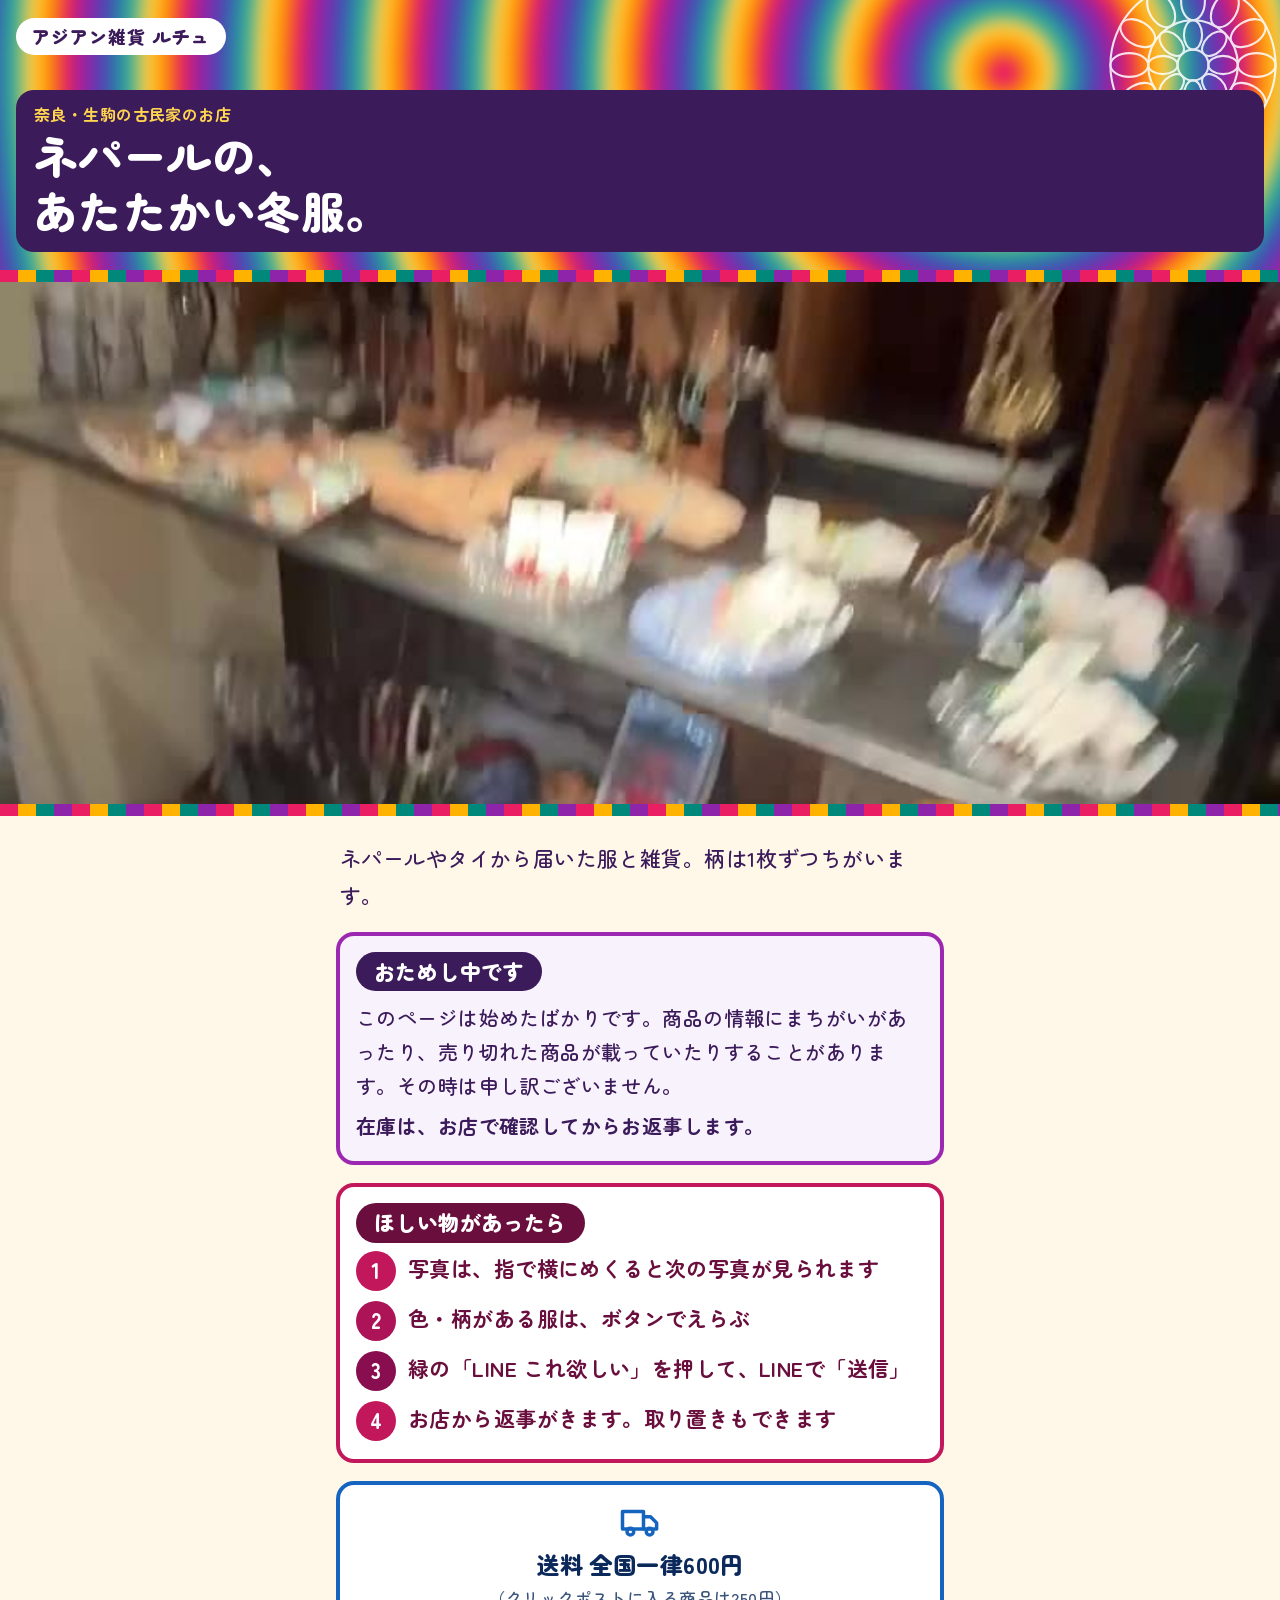
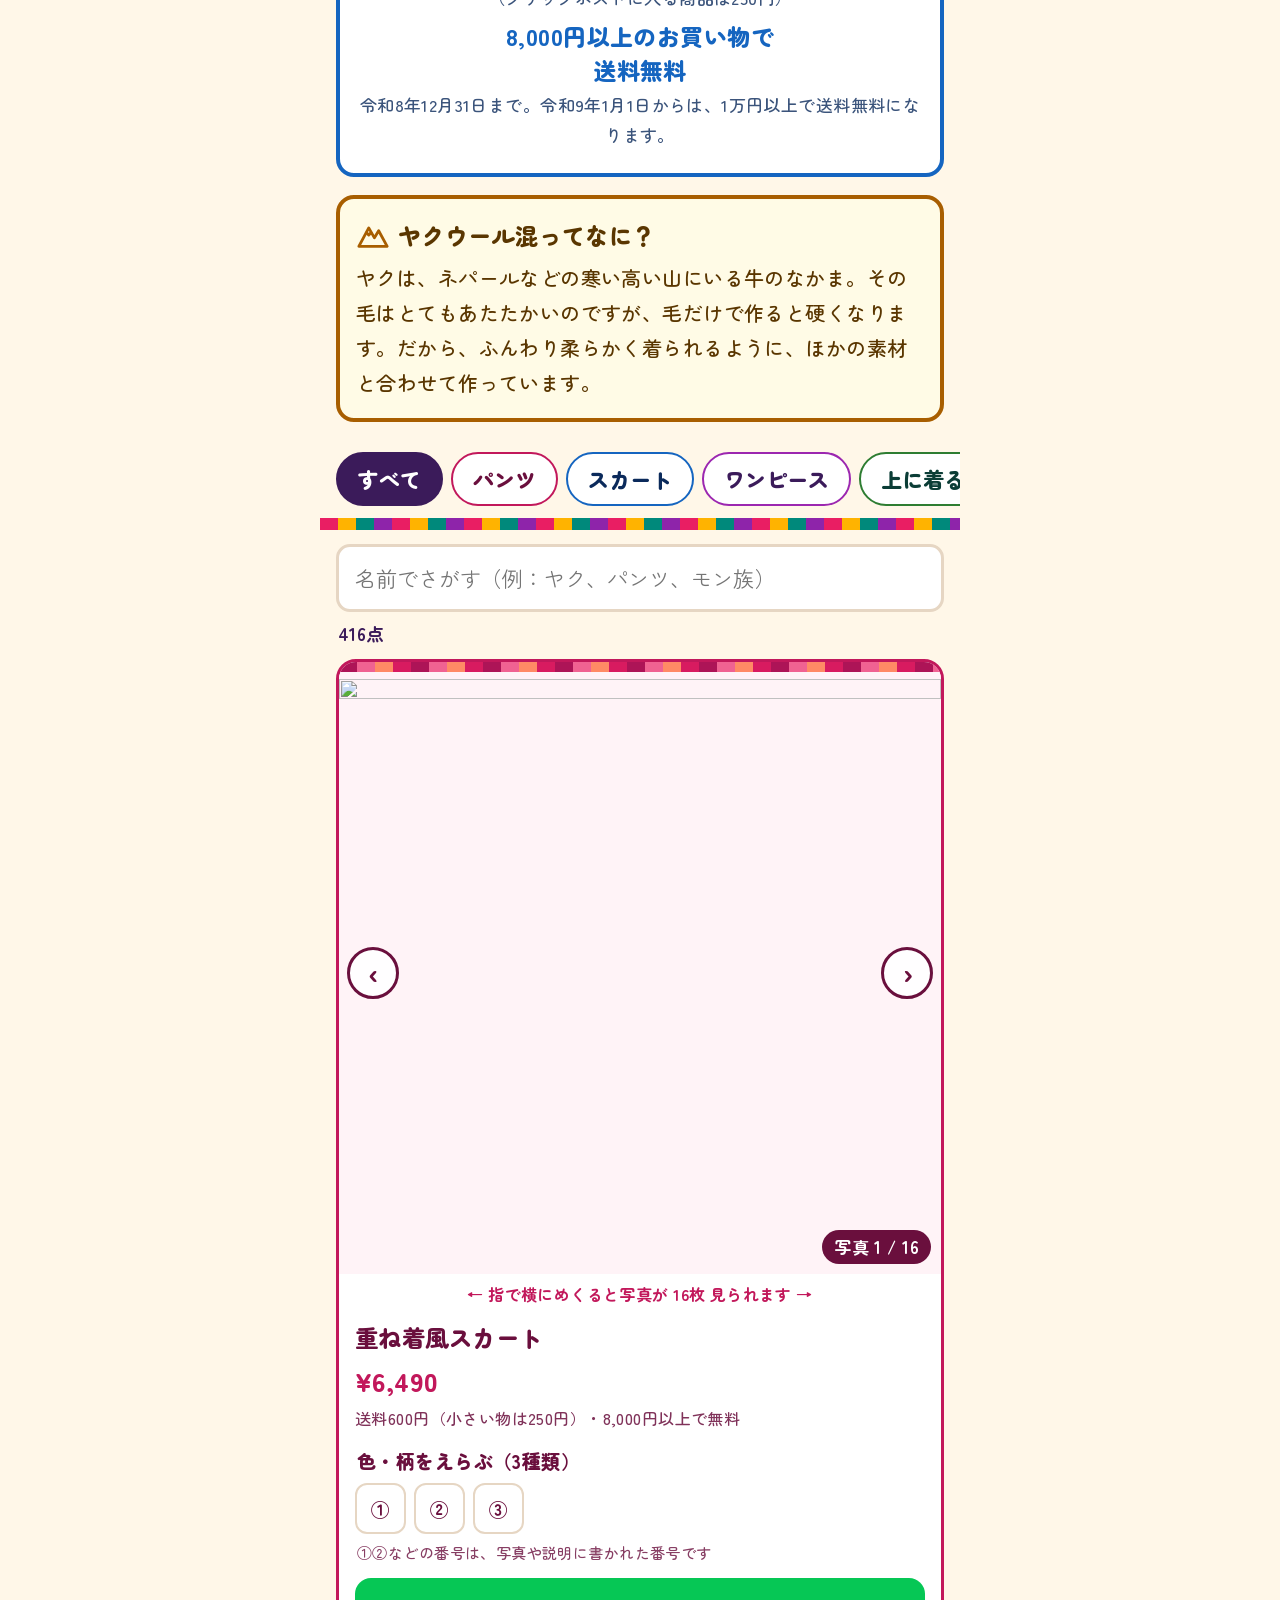
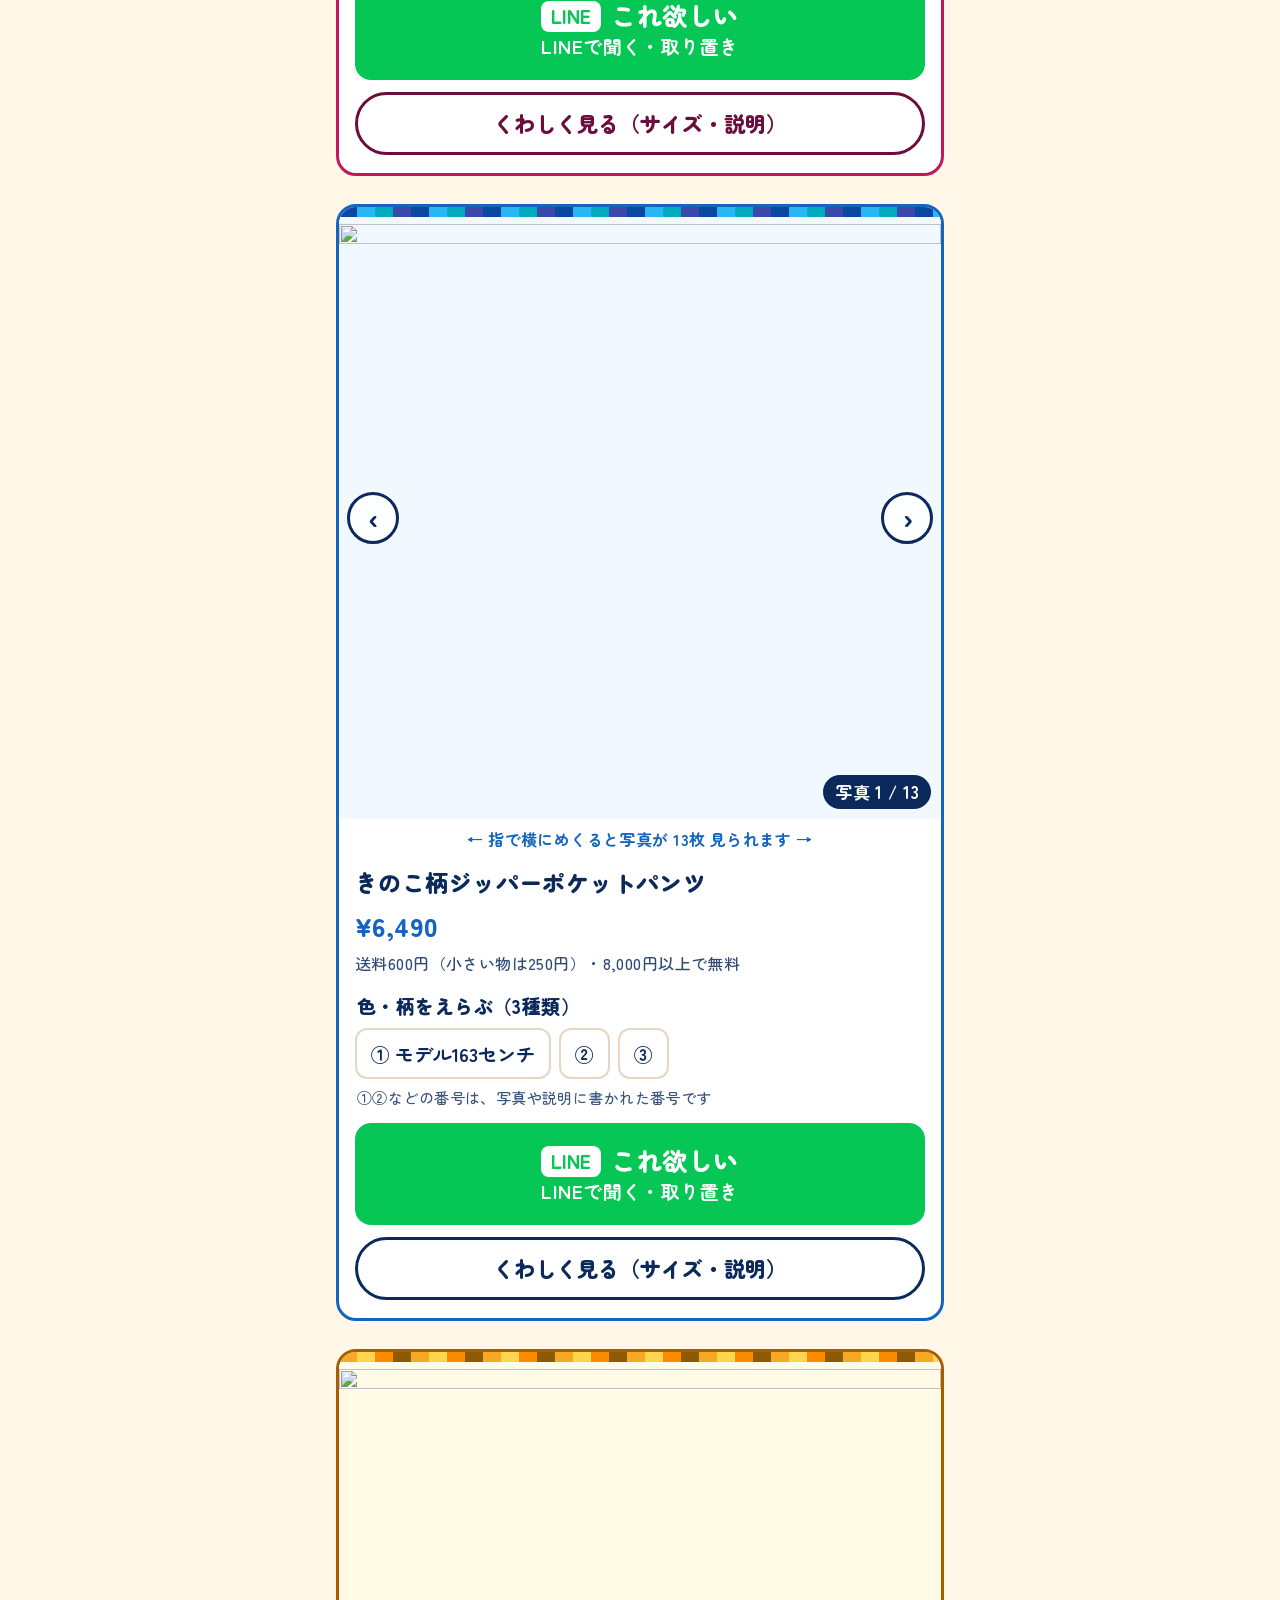
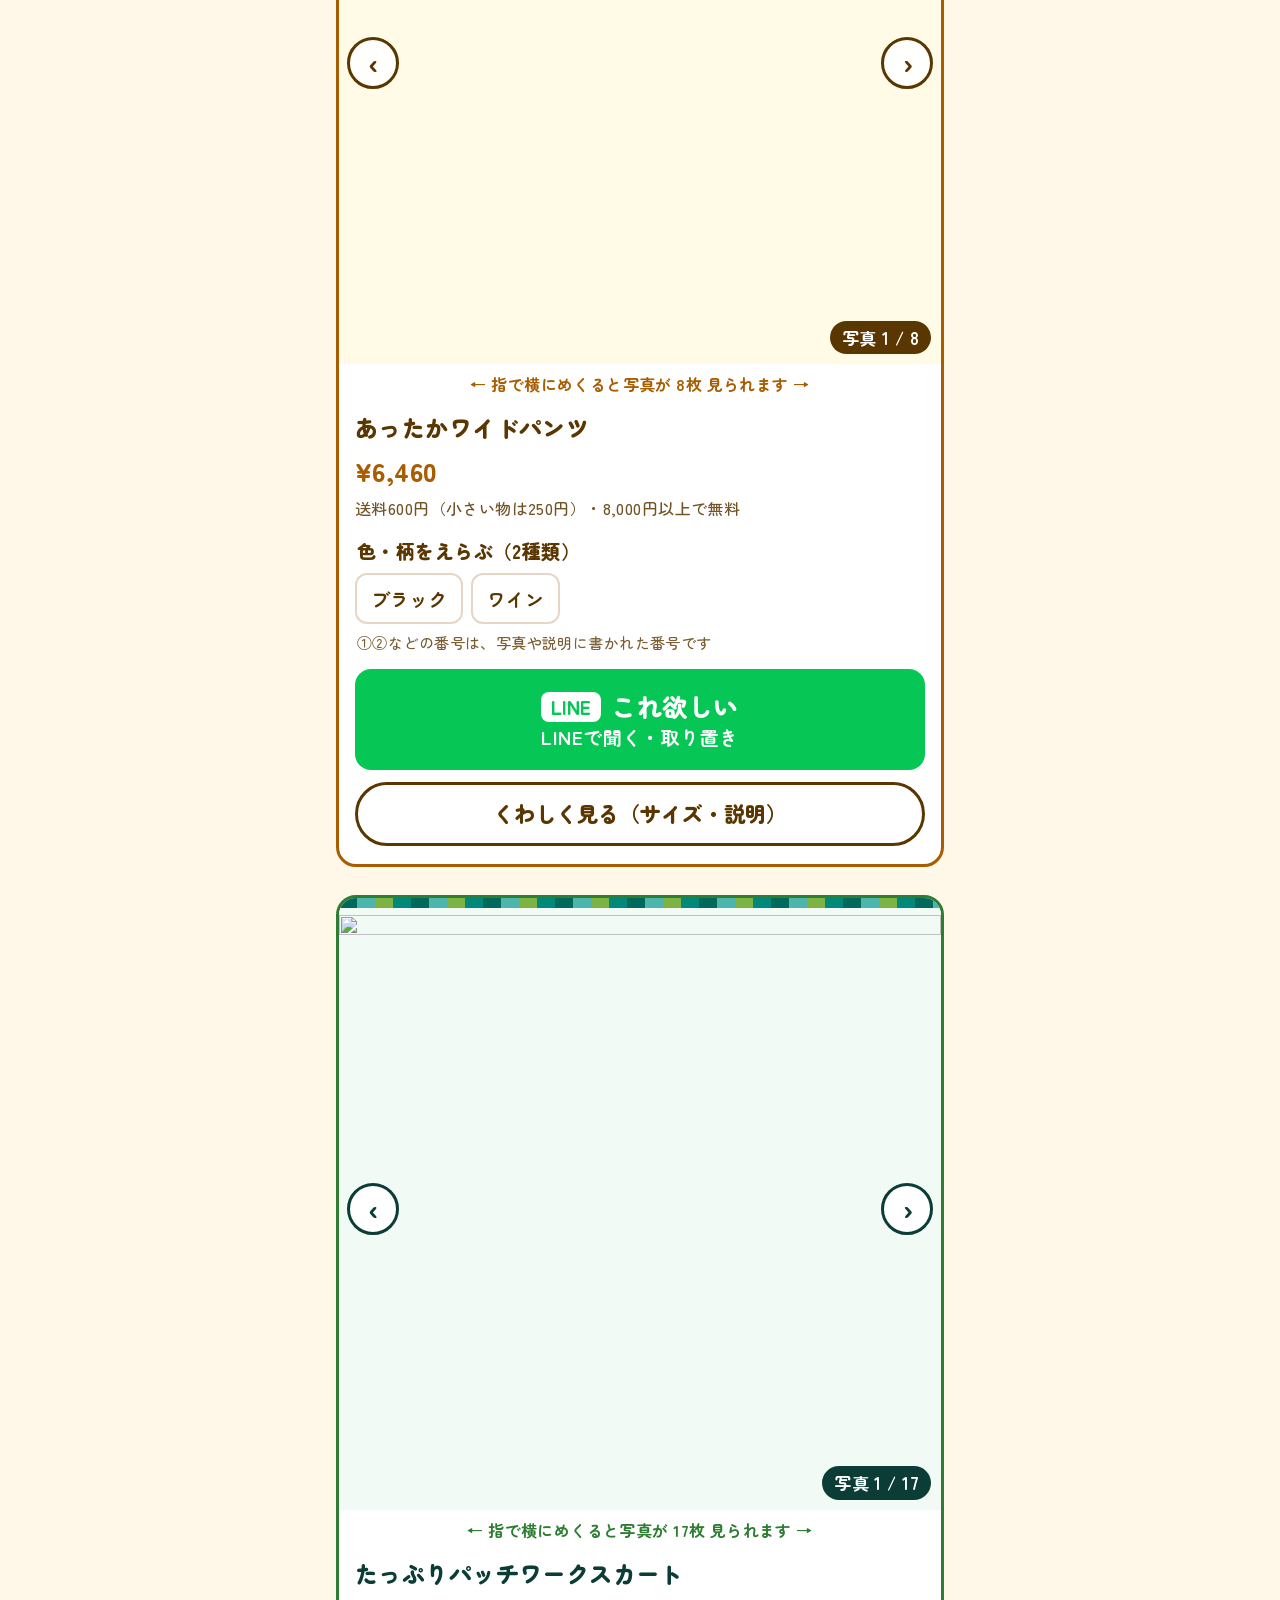
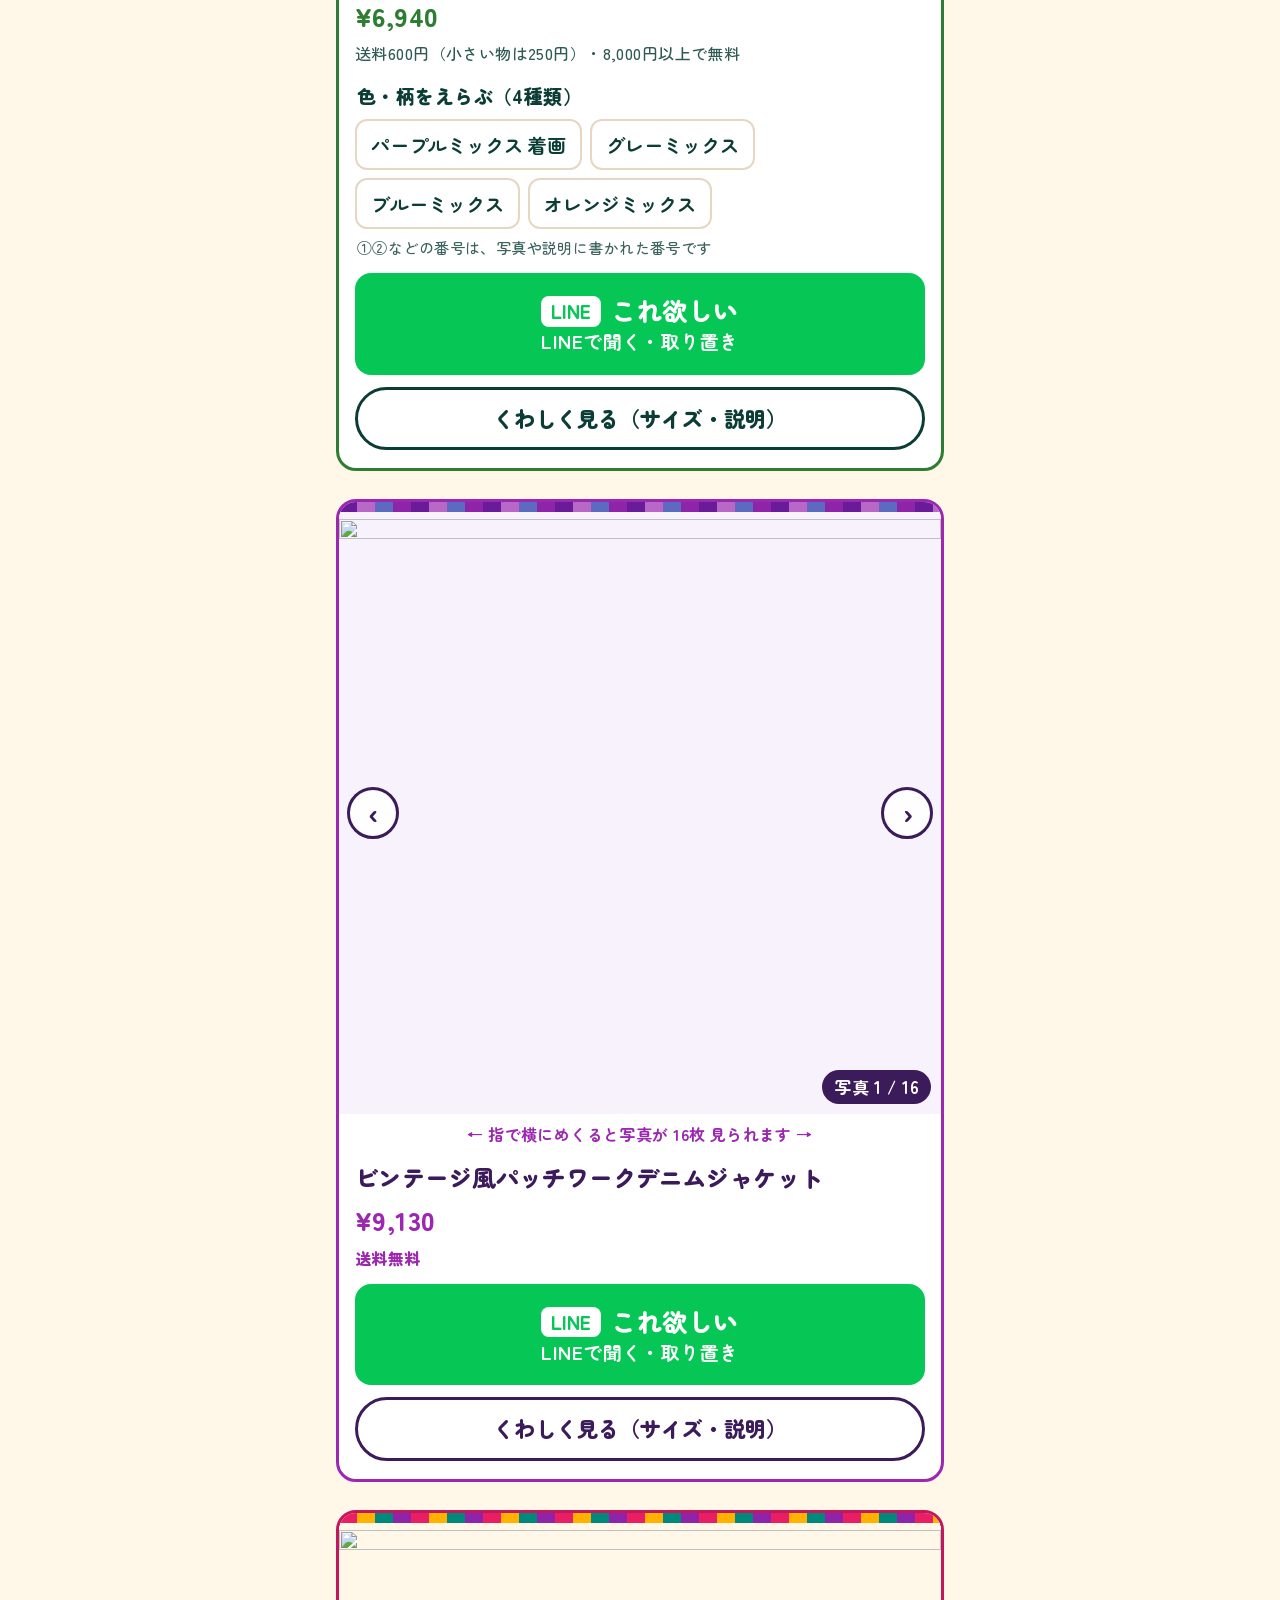
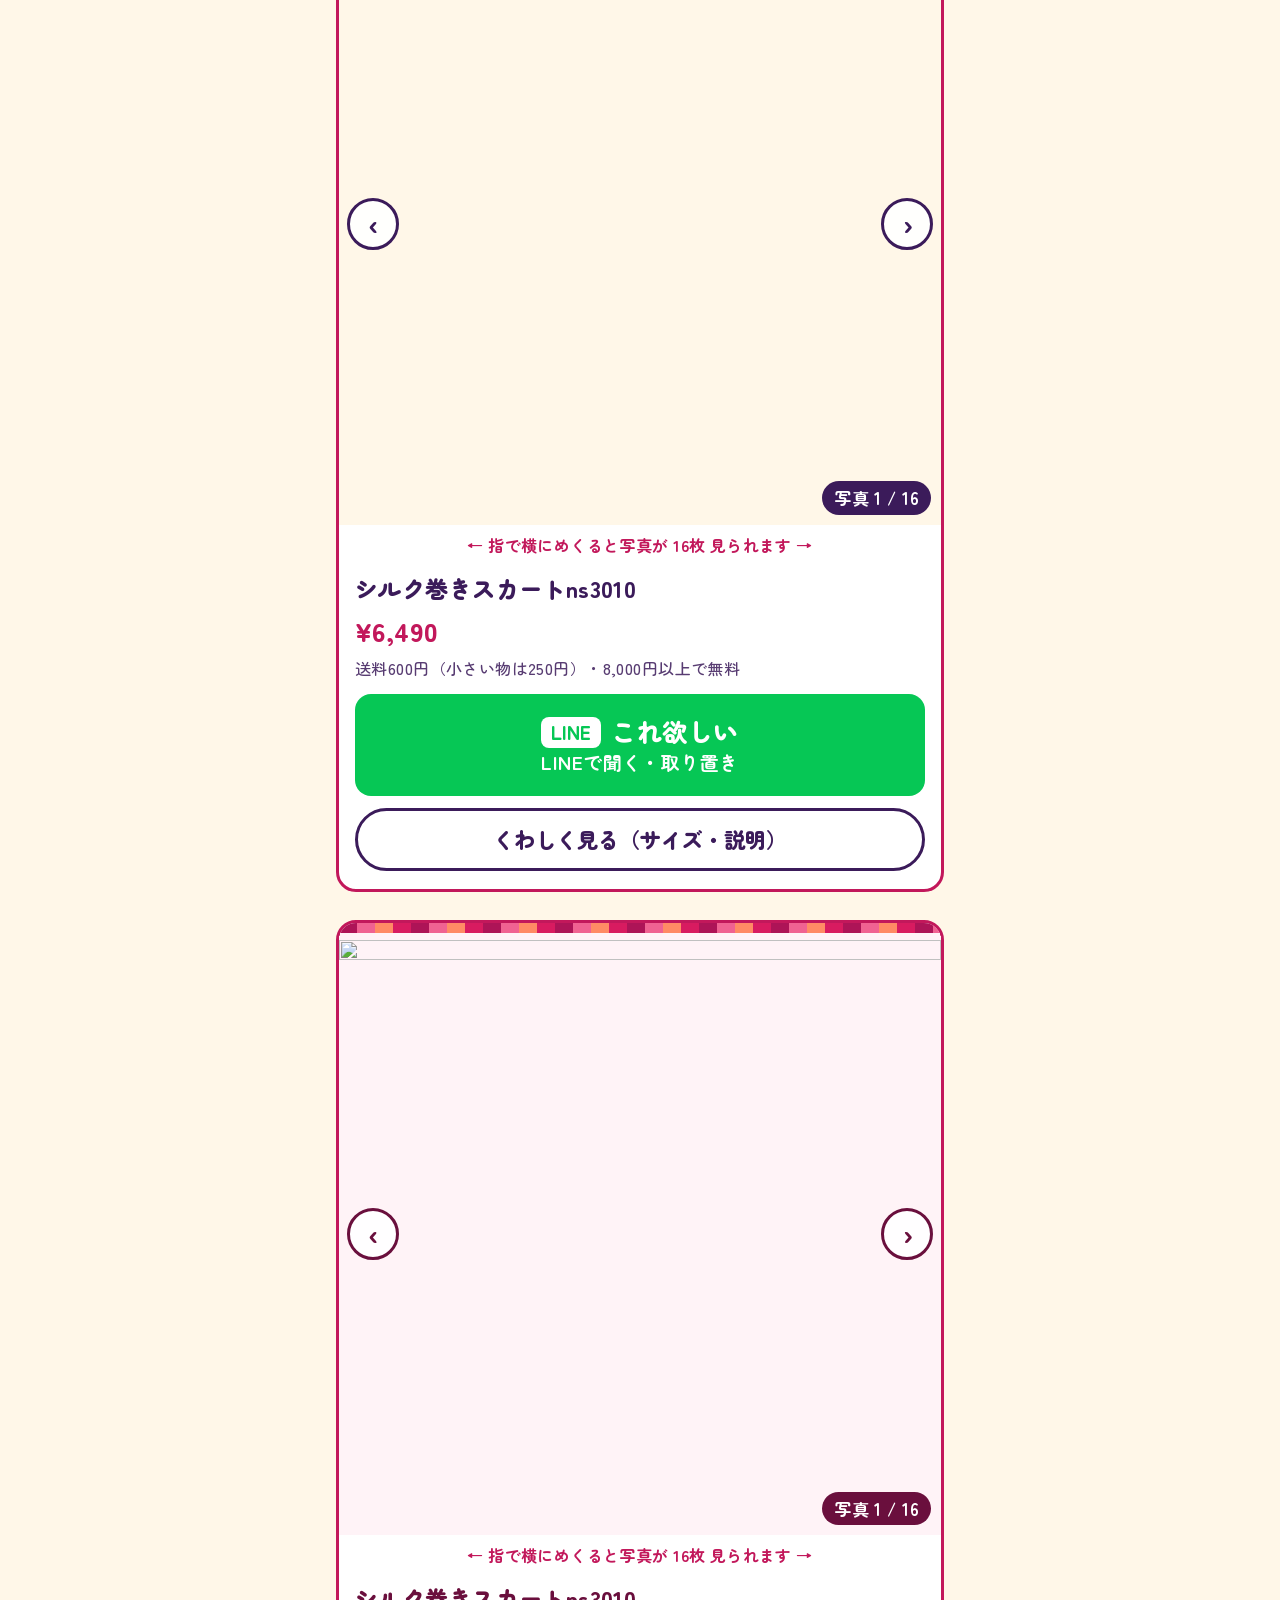
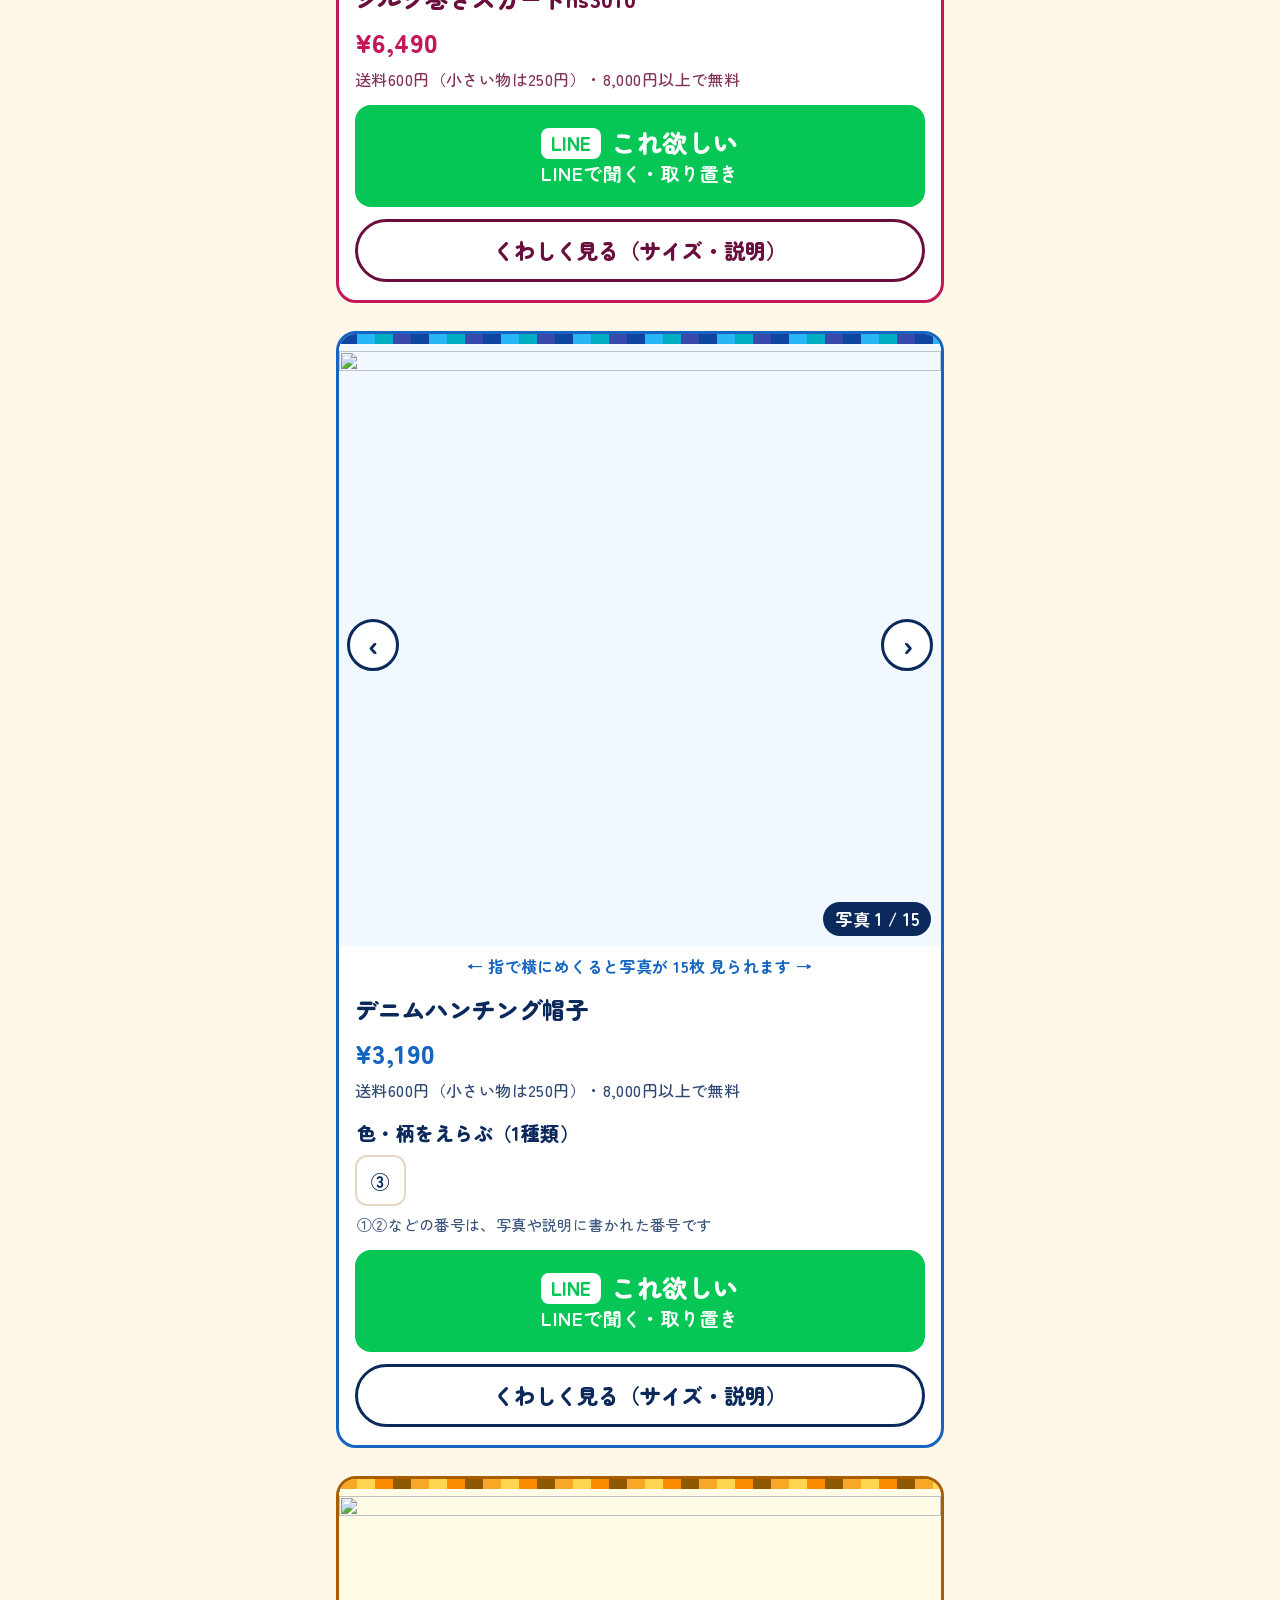
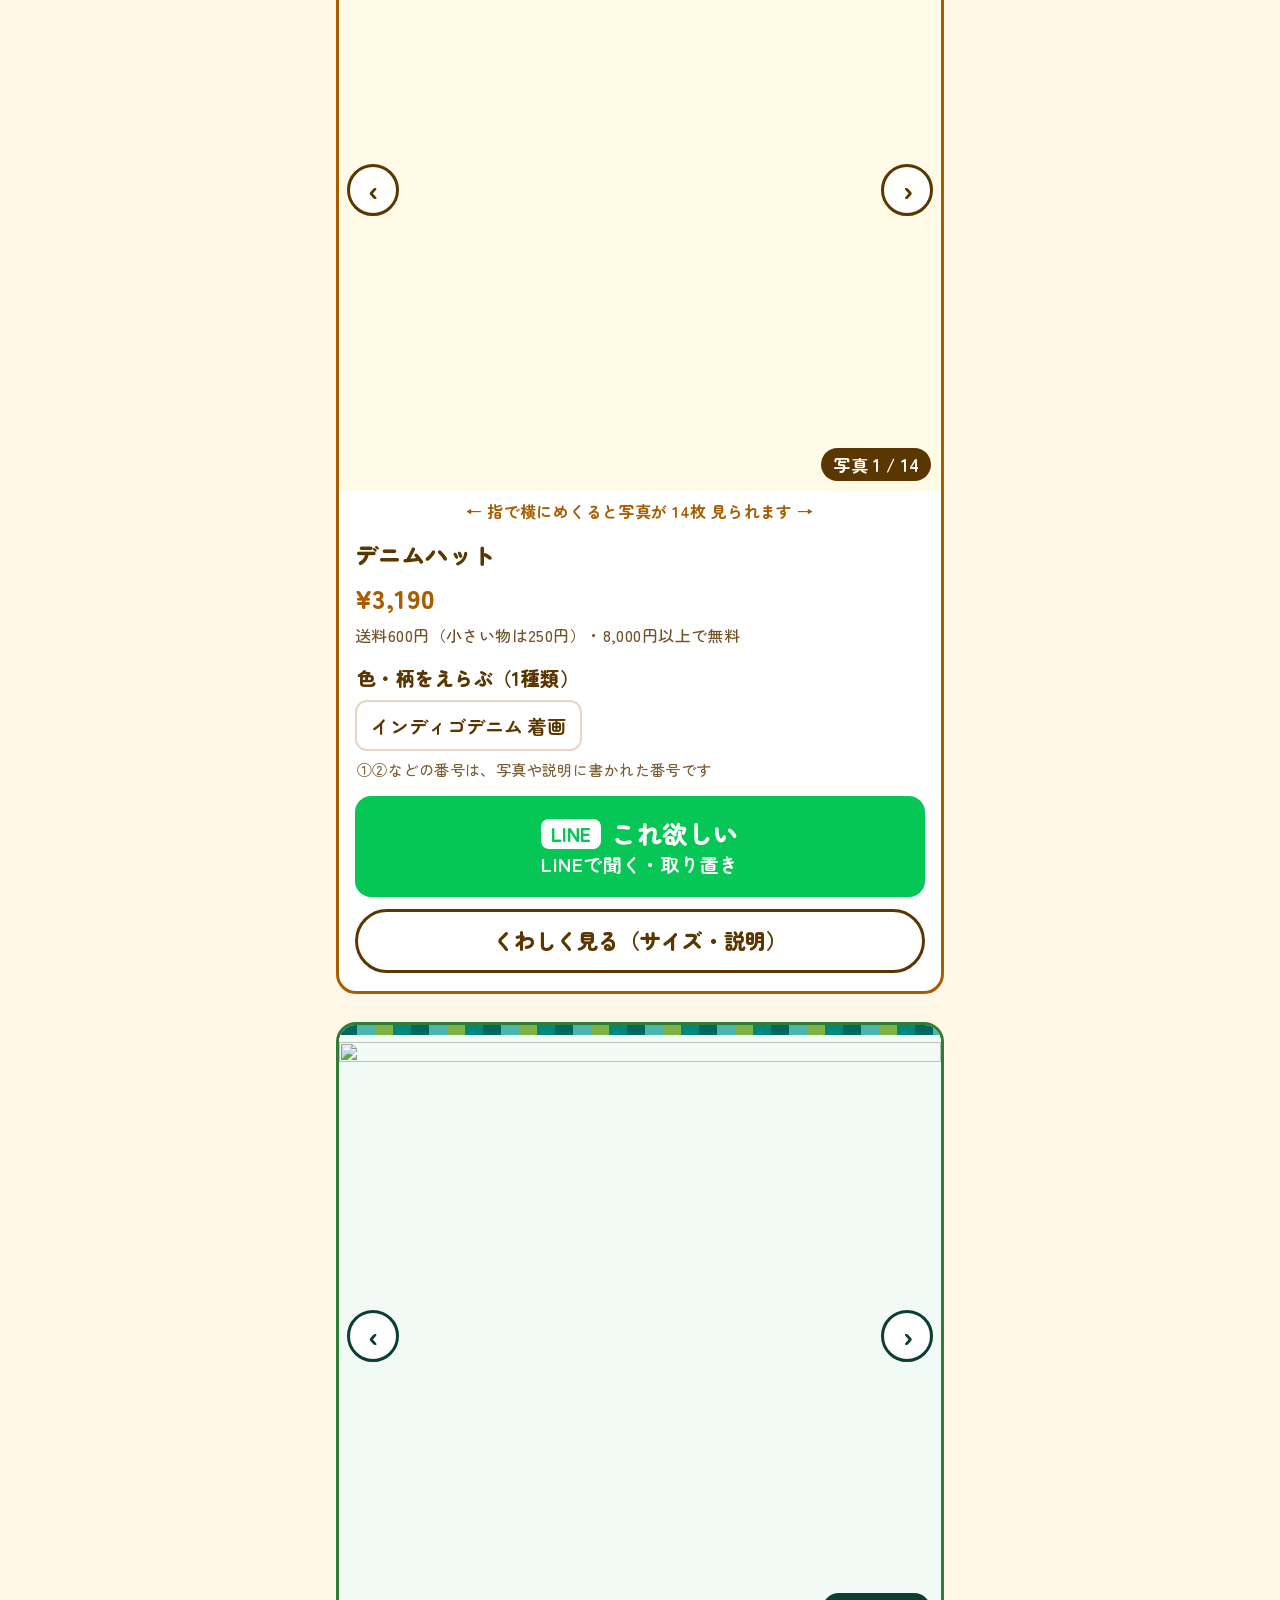
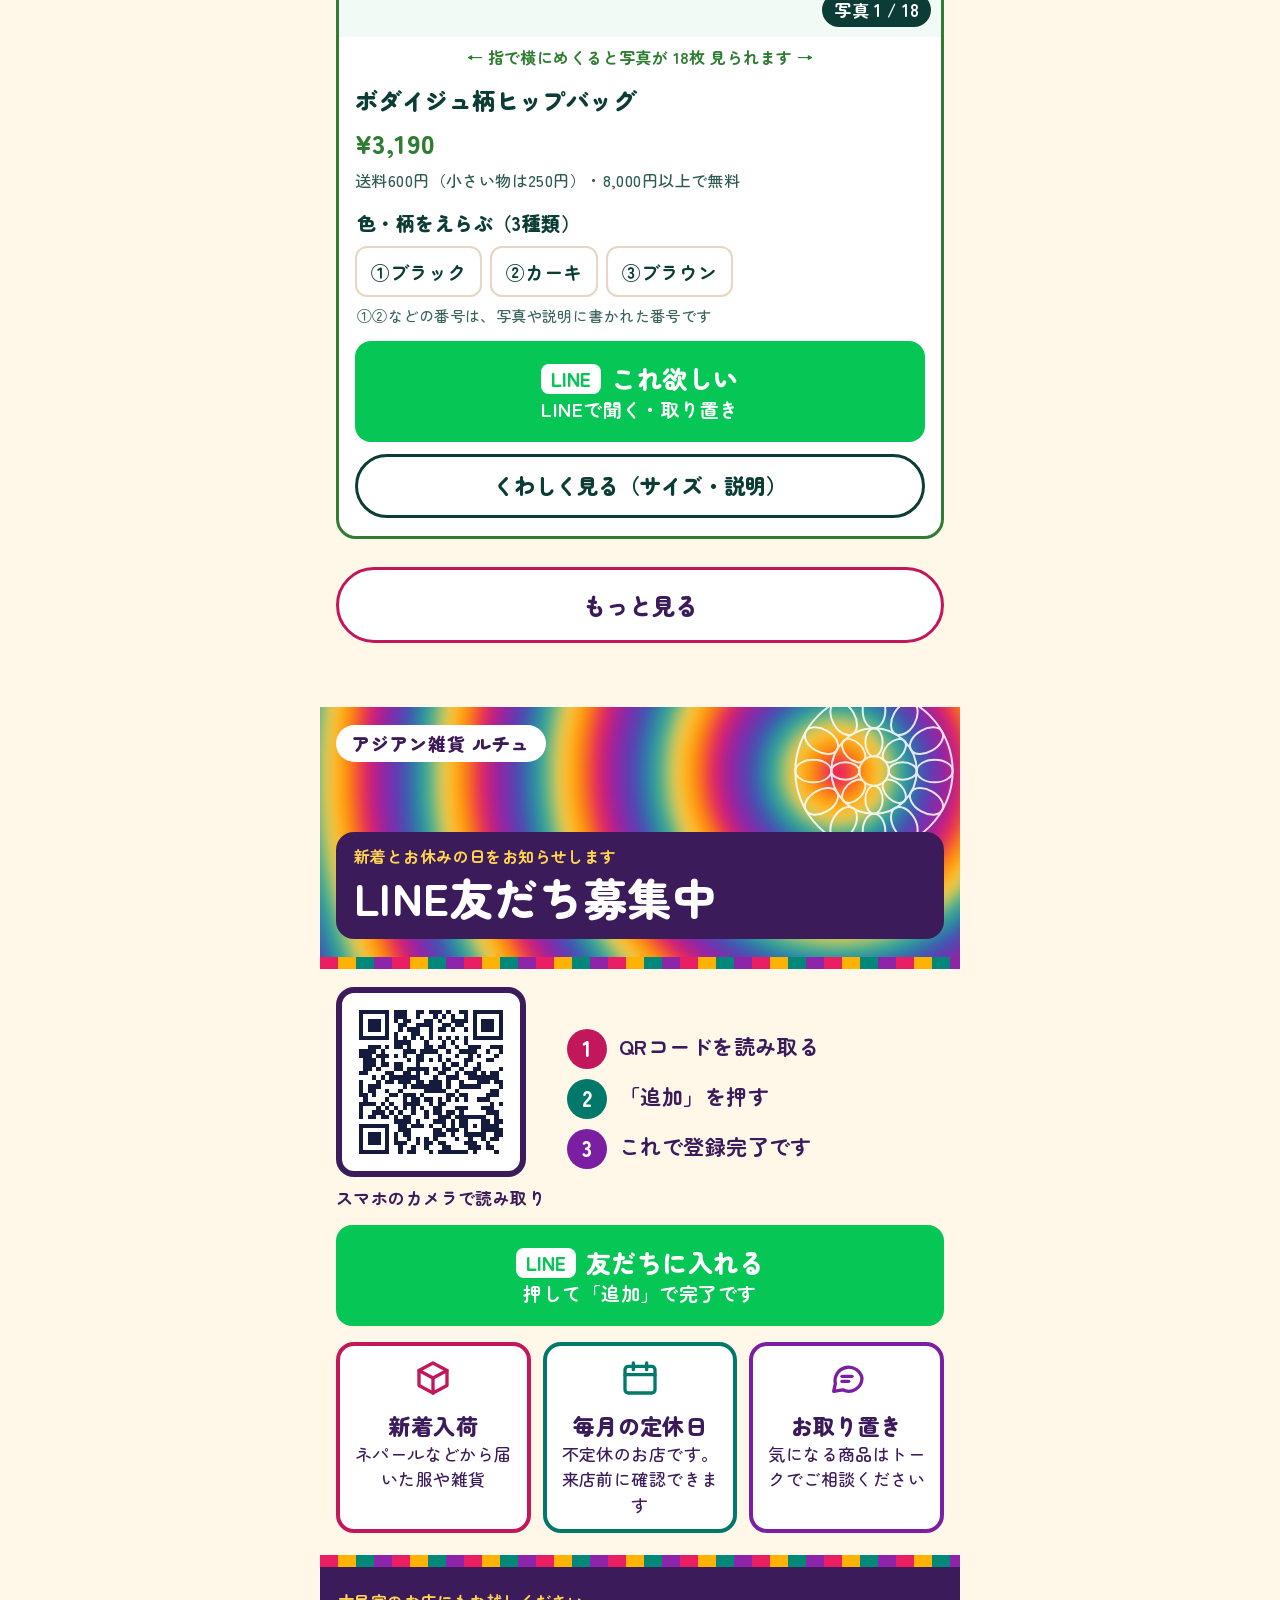
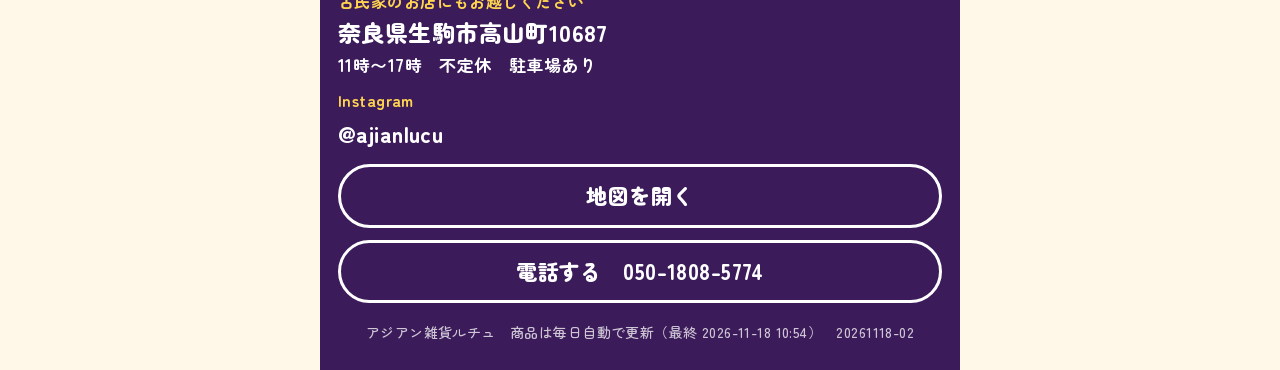
==== commit 8560bcba: "「おためし中です」のお知らせを追加（20261118-02） Co-Authored-By: Claude Opus 5.5 <noreply@anthropic.com> Claude-Sessio" ====
--- a/index.html
+++ b/index.html
@@ -37,6 +37,9 @@
   .ship .t{font-size:23px;font-weight:900;margin:0;line-height:1.5}
   .ship .t b{color:var(--a1)}
   .ship .s{font-size:17px;color:var(--dk);opacity:.8;margin:2px 0 6px}
+  .trial{background:var(--bg)}
+  .trial p{margin:0 0 6px;font-size:20px;line-height:1.7}
+  .trial p:last-child{margin:0;font-weight:700}
   .note{background:var(--bg)}
   .note h3{margin:0 0 4px;font-size:23px;display:flex;align-items:center;gap:8px}
   .note h3 .ico{display:inline-block;margin:0;width:34px;height:34px}
@@ -128,6 +131,11 @@
 <div class="stripe c-main"></div>
 <main>
   <p class="lead">ネパールやタイから届いた服と雑貨。柄は1枚ずつちがいます。</p>
+  <section class="box c-purple trial">
+    <h2 class="tag">おためし中です</h2>
+    <p>このページは始めたばかりです。商品の情報にまちがいがあったり、売り切れた商品が載っていたりすることがあります。その時は申し訳ございません。</p>
+    <p>在庫は、お店で確認してからお返事します。</p>
+  </section>
   <section class="box c-pink">
     <h2 class="tag">ほしい物があったら</h2>
     <ol class="steps">
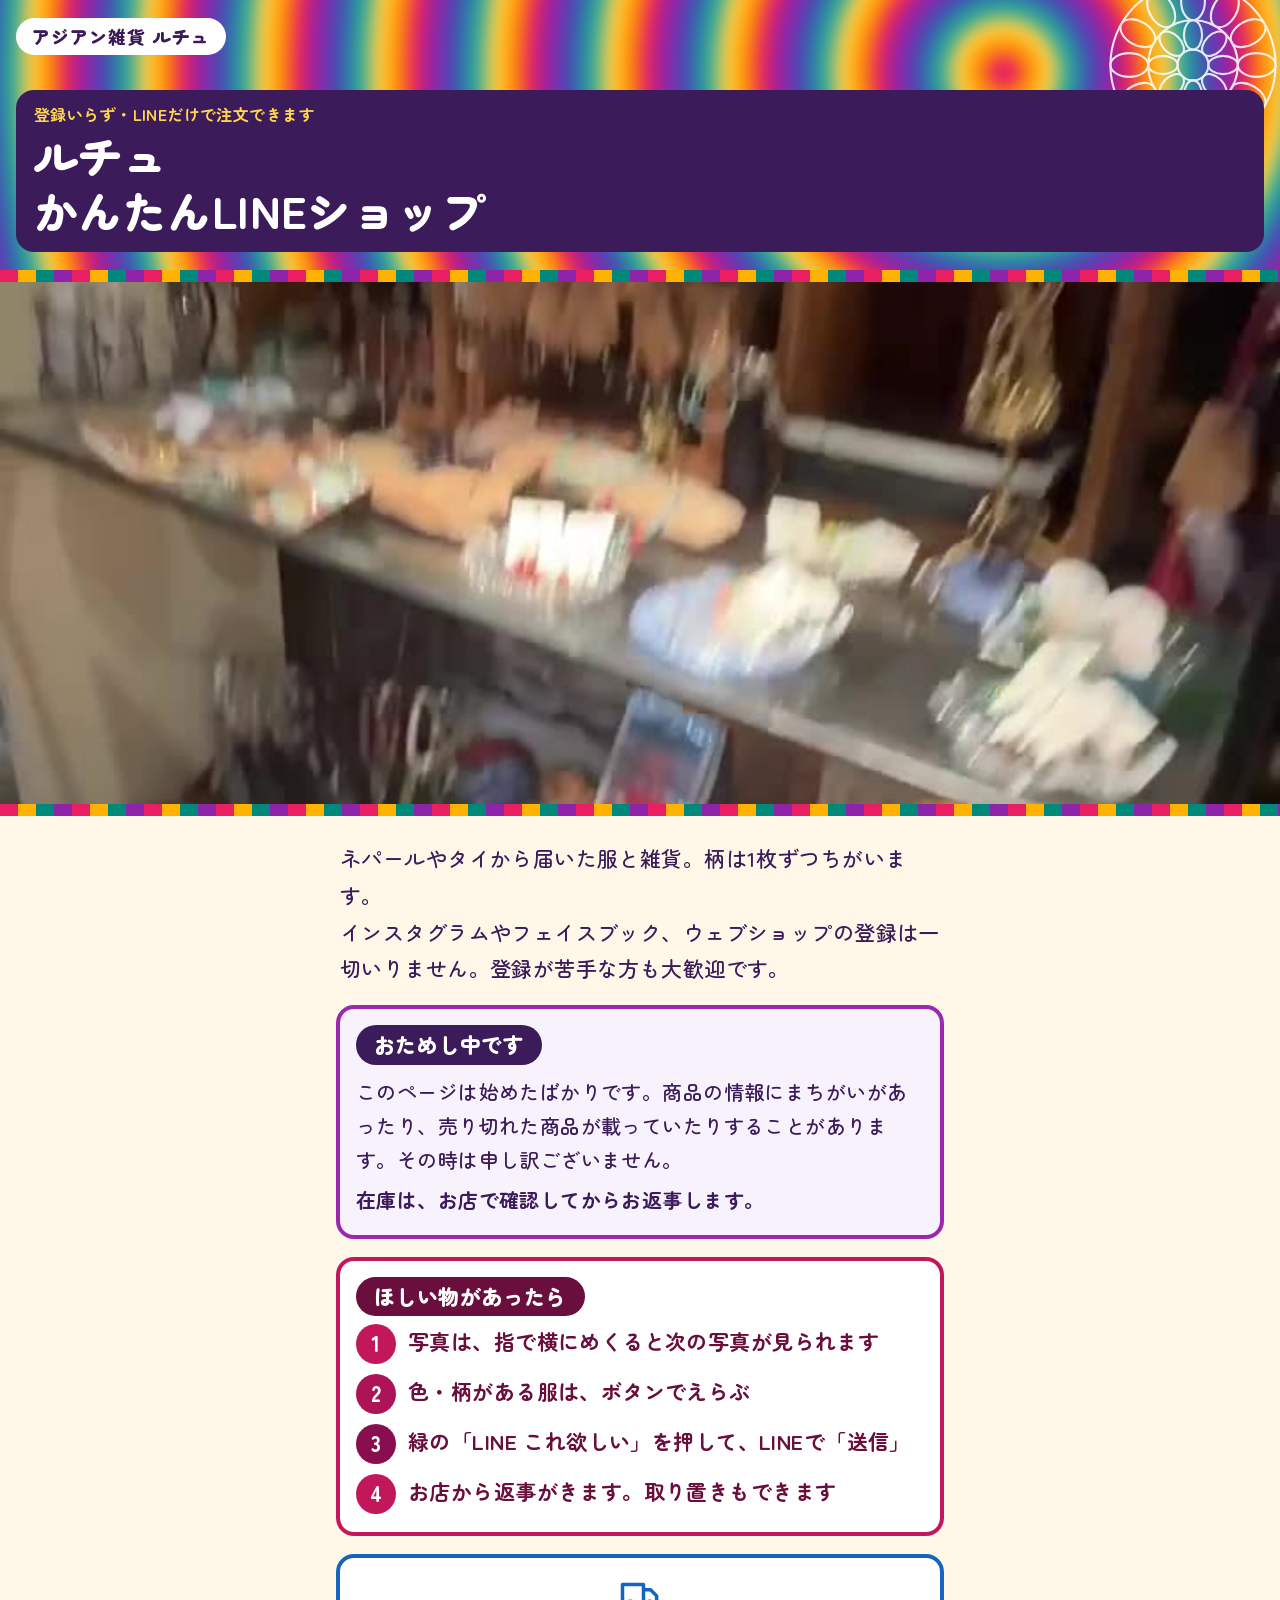
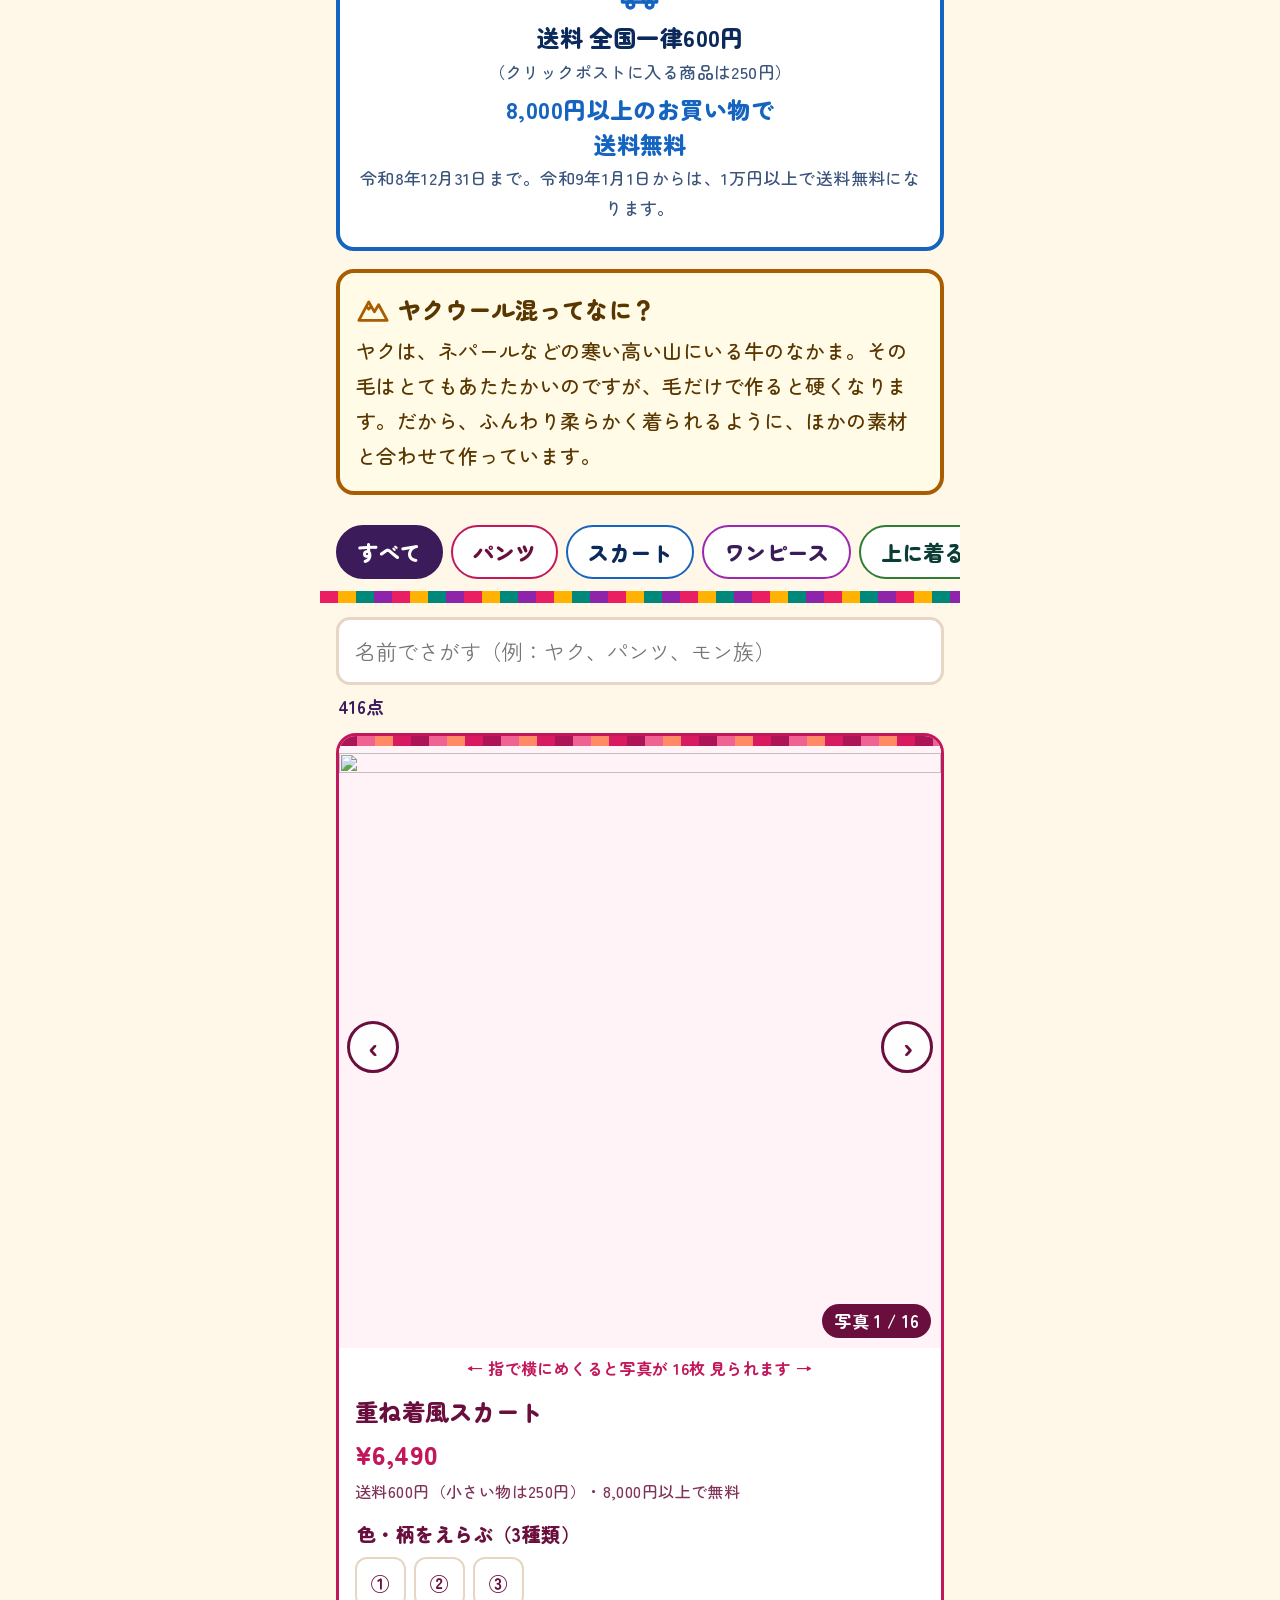
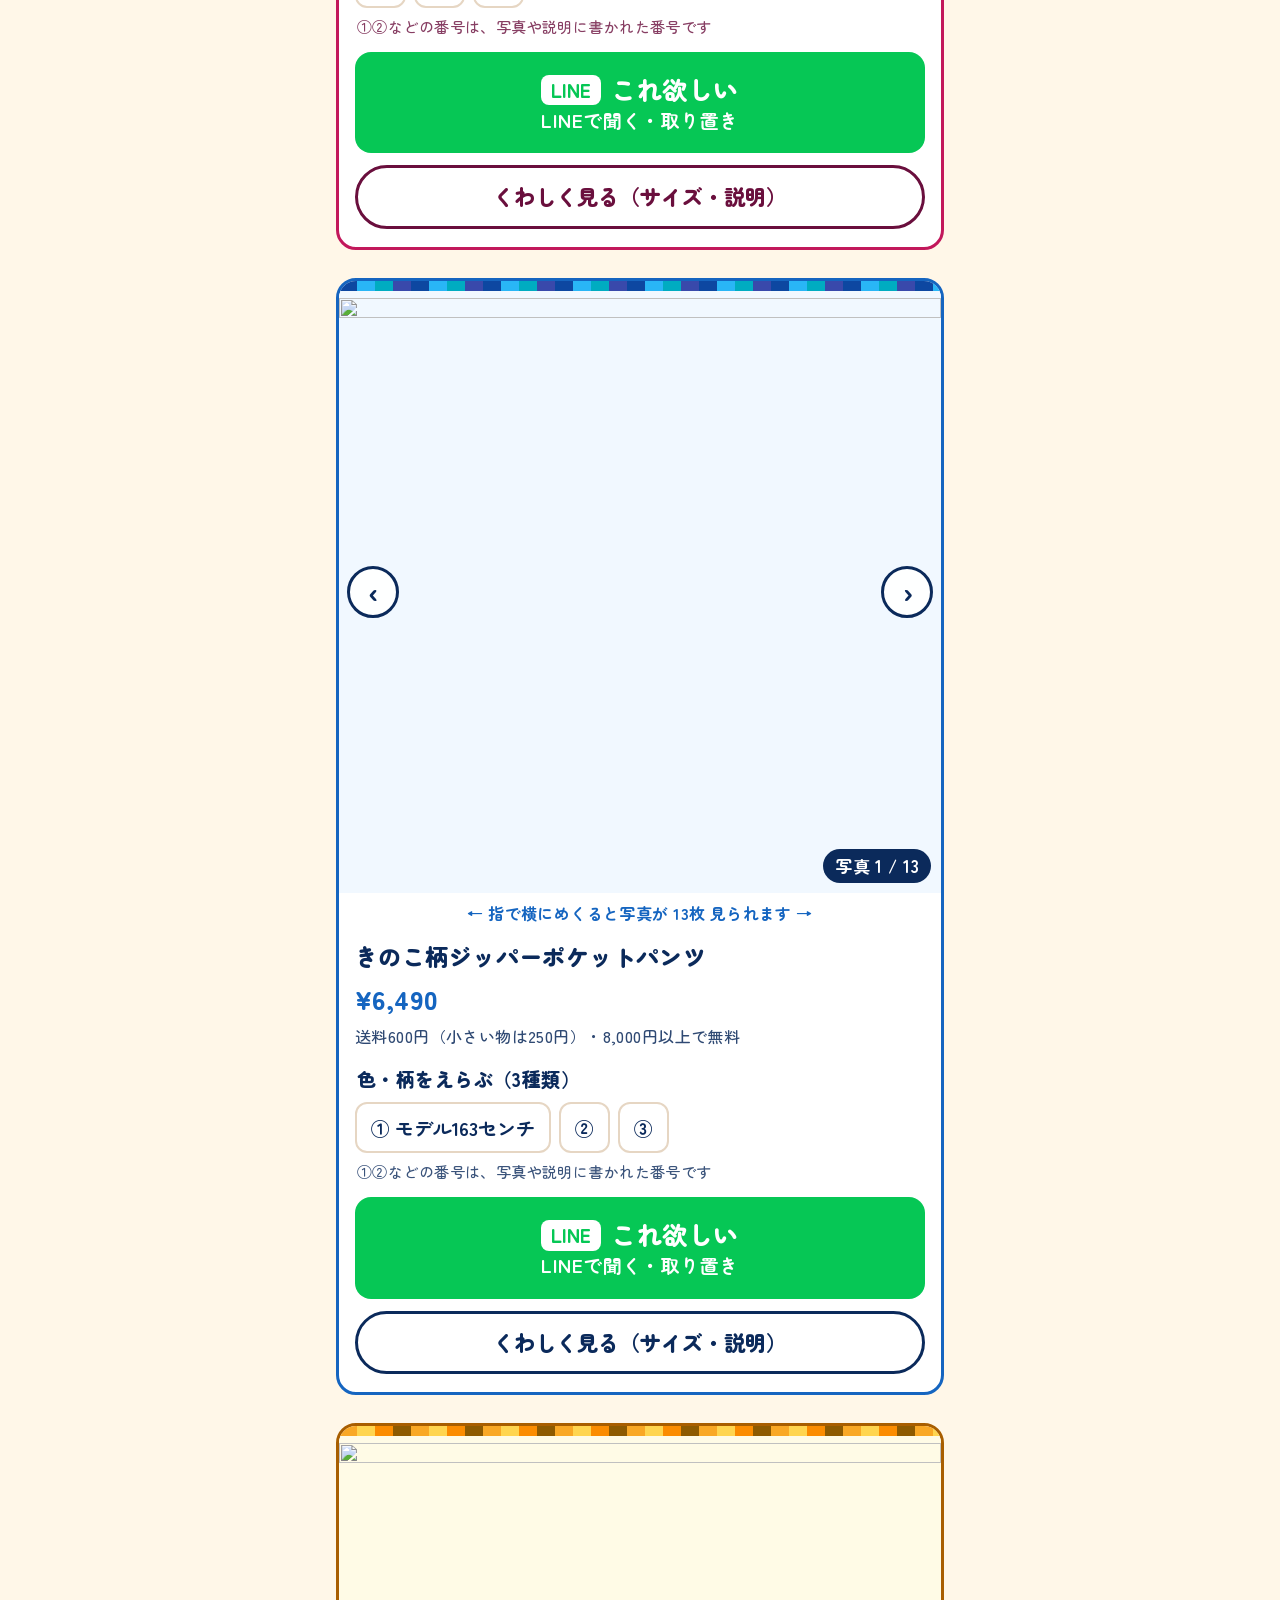
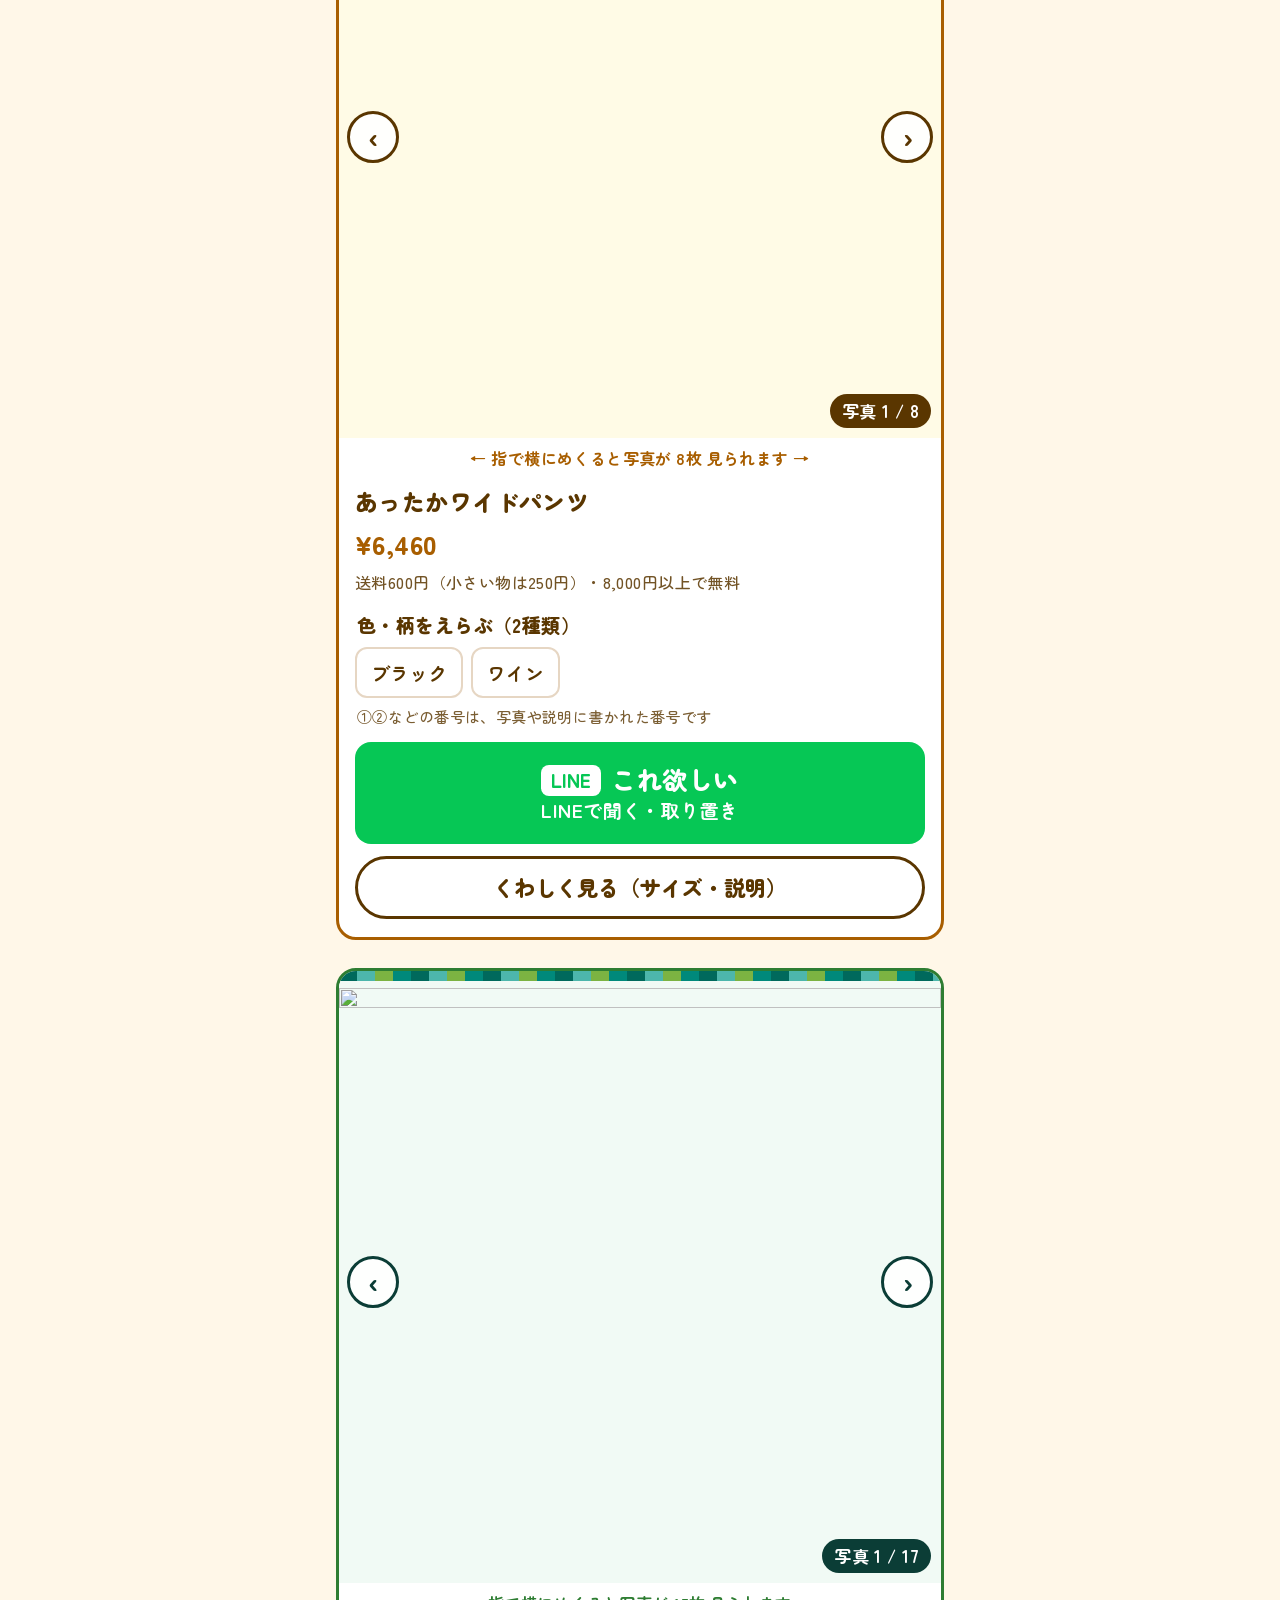
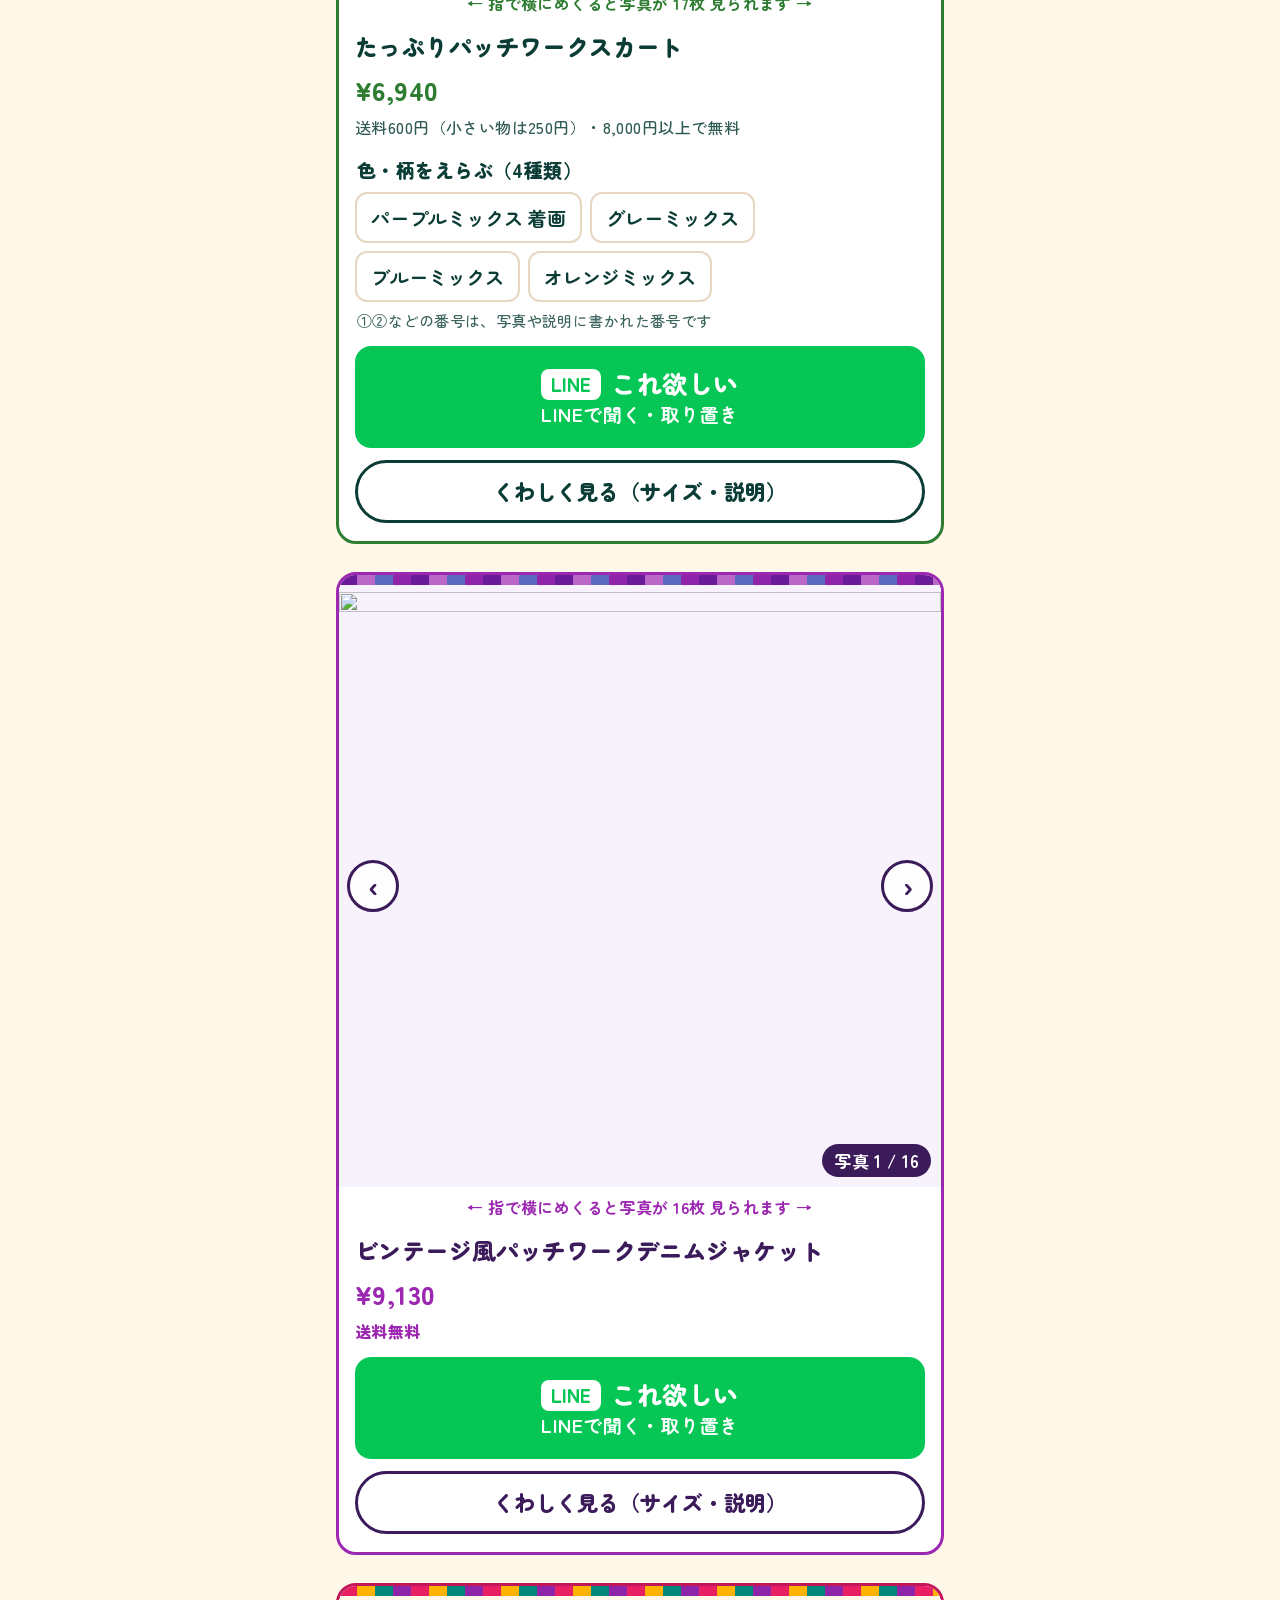
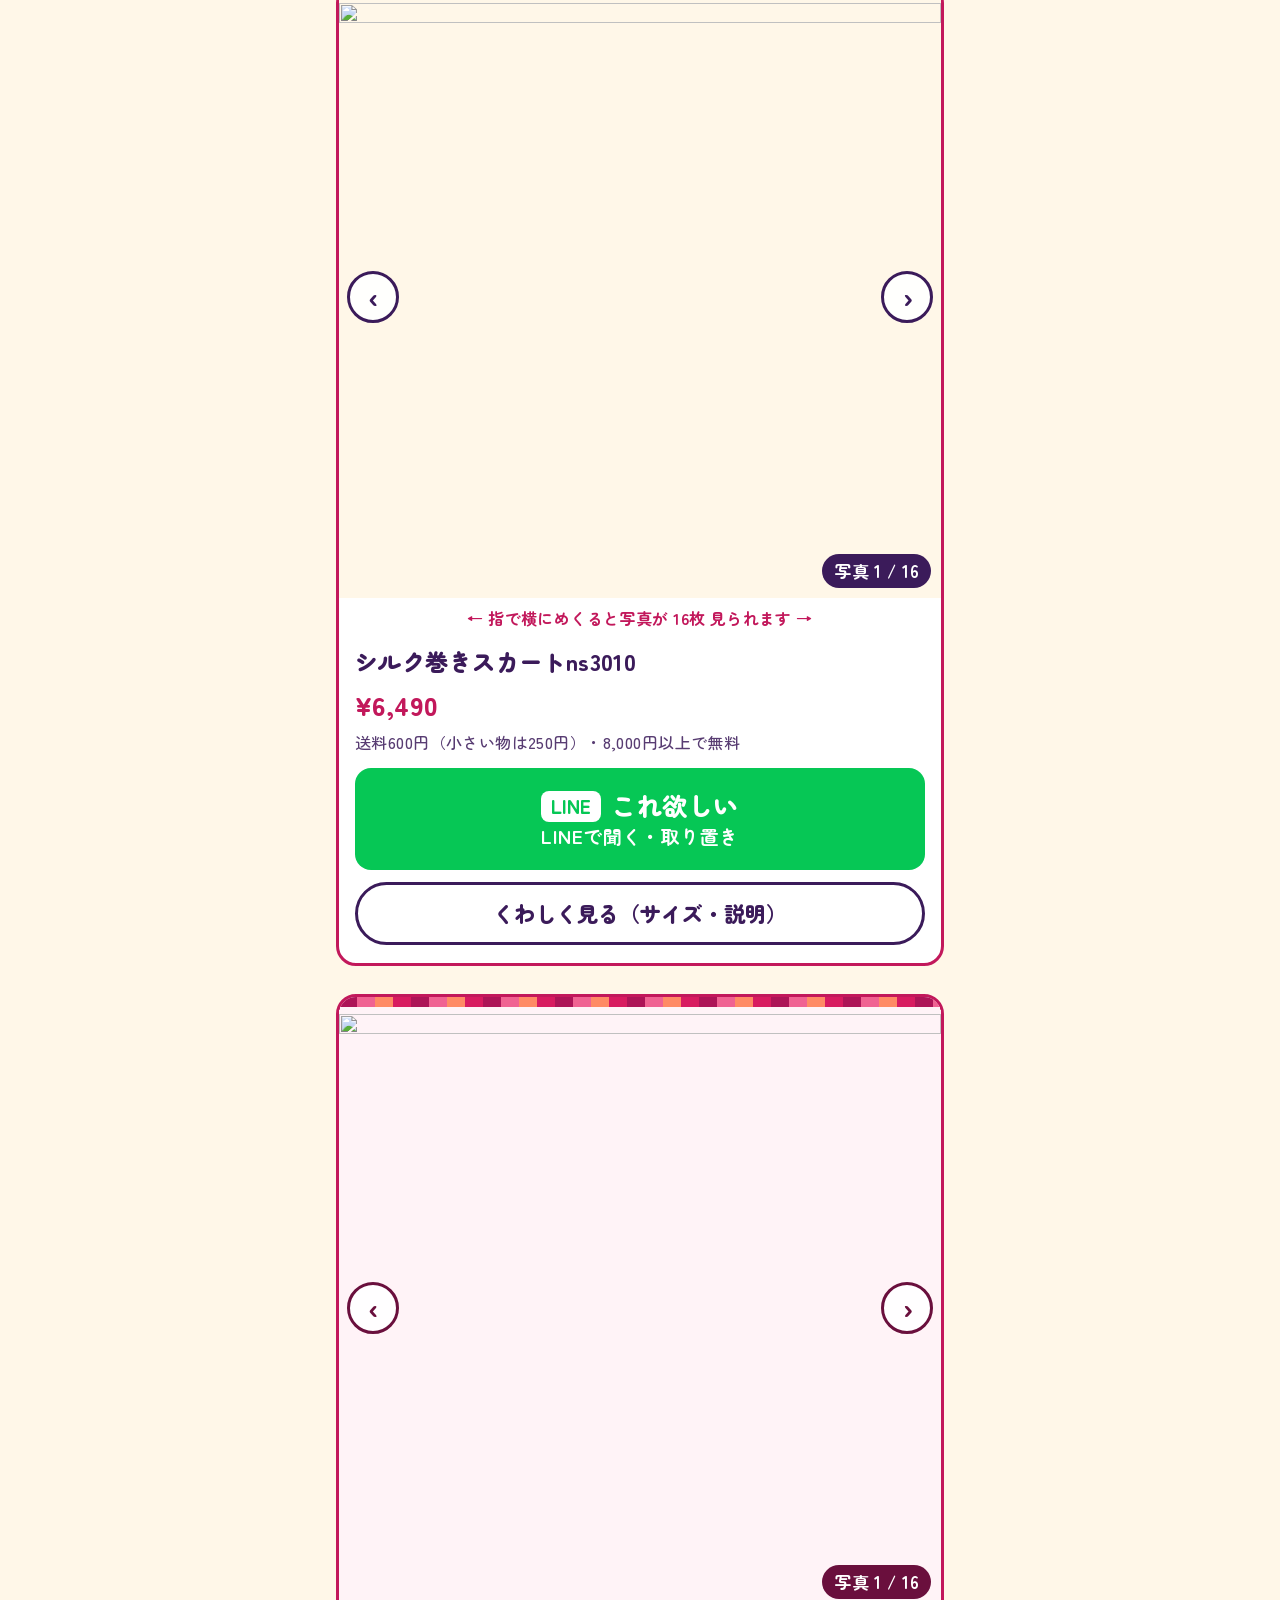
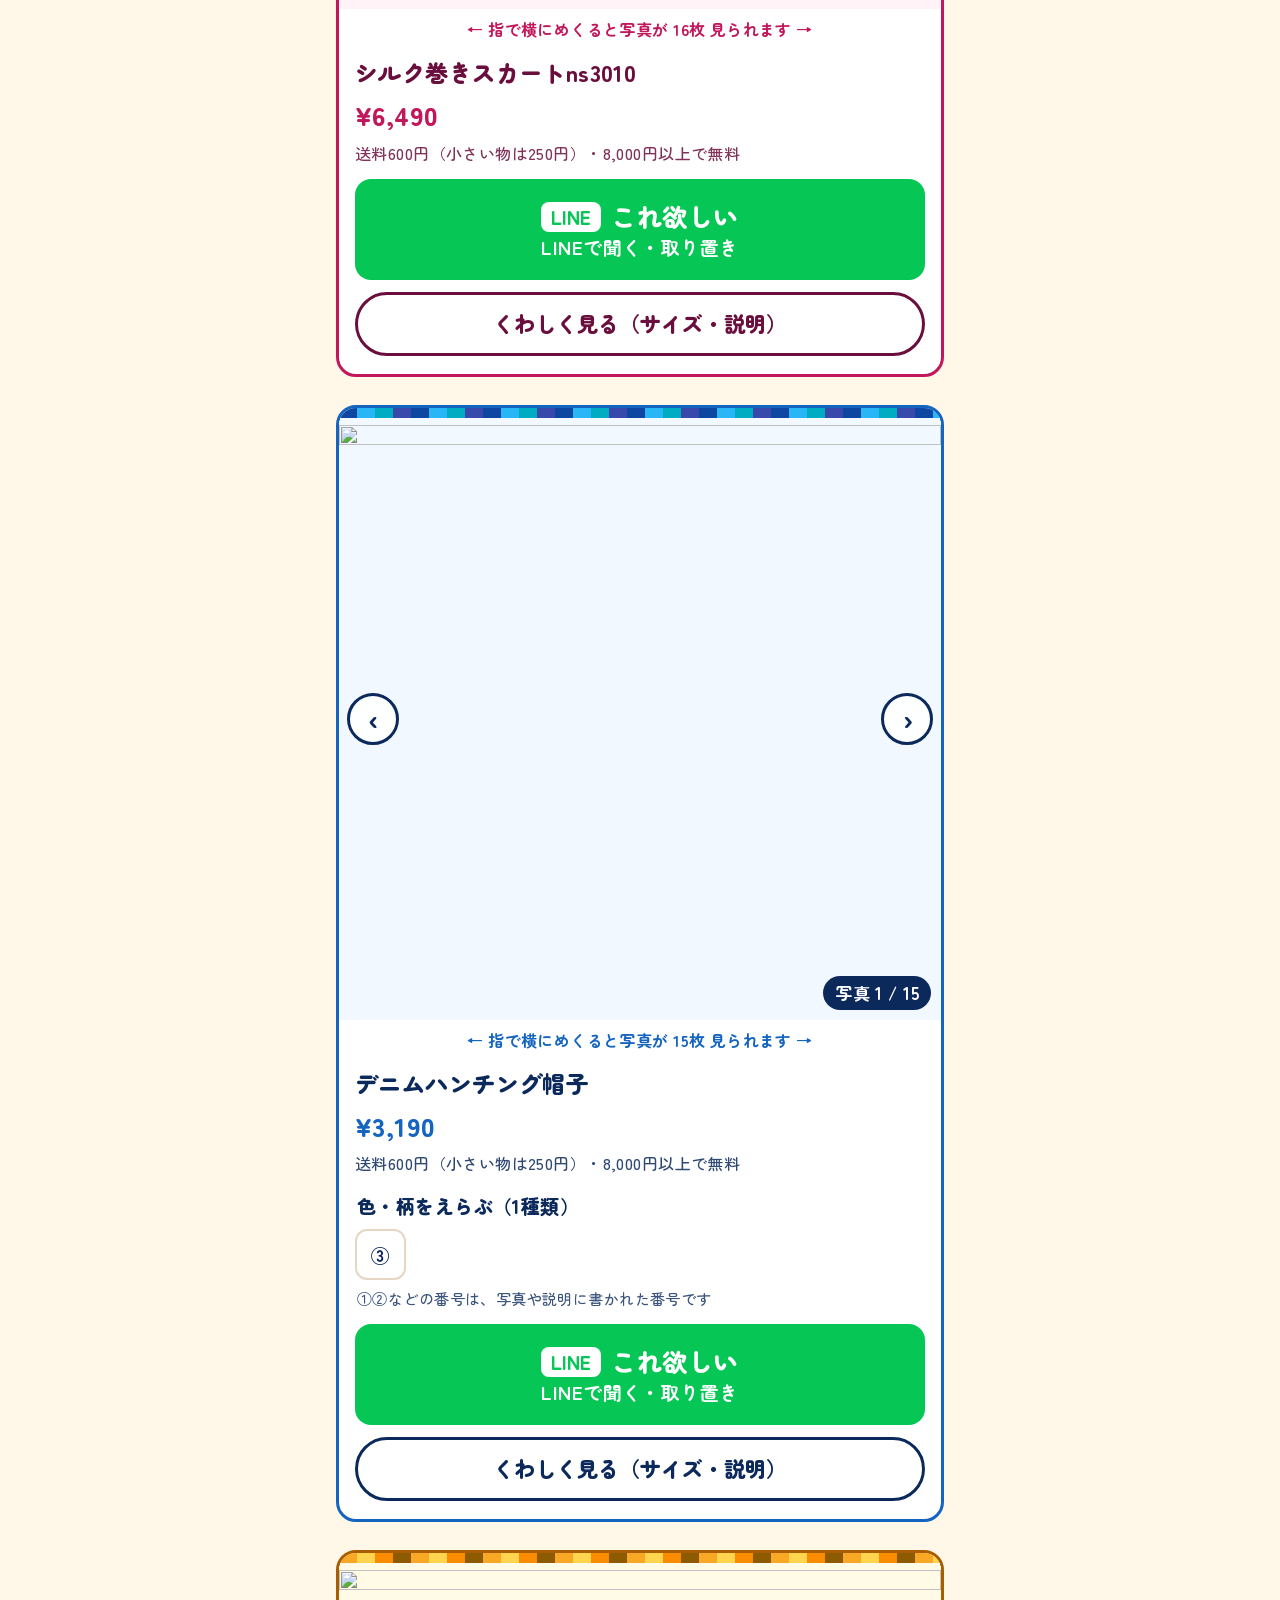
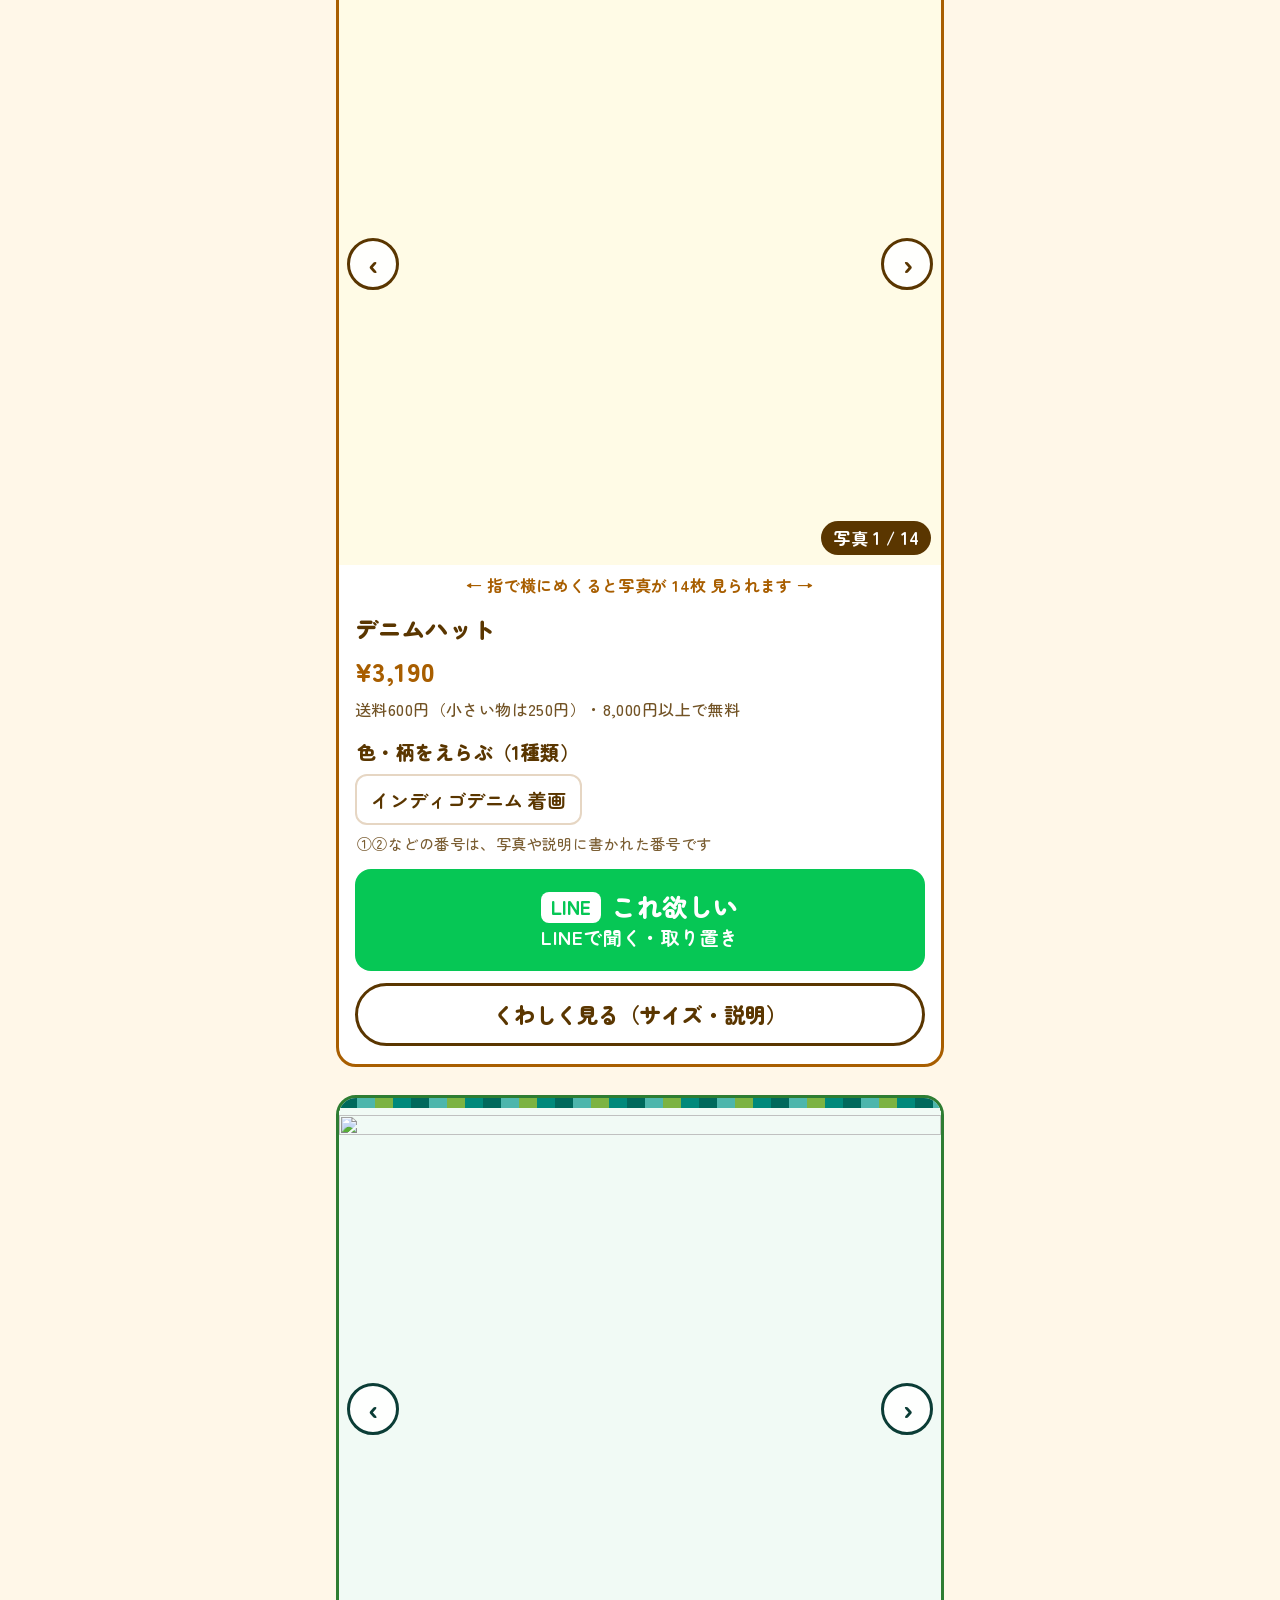
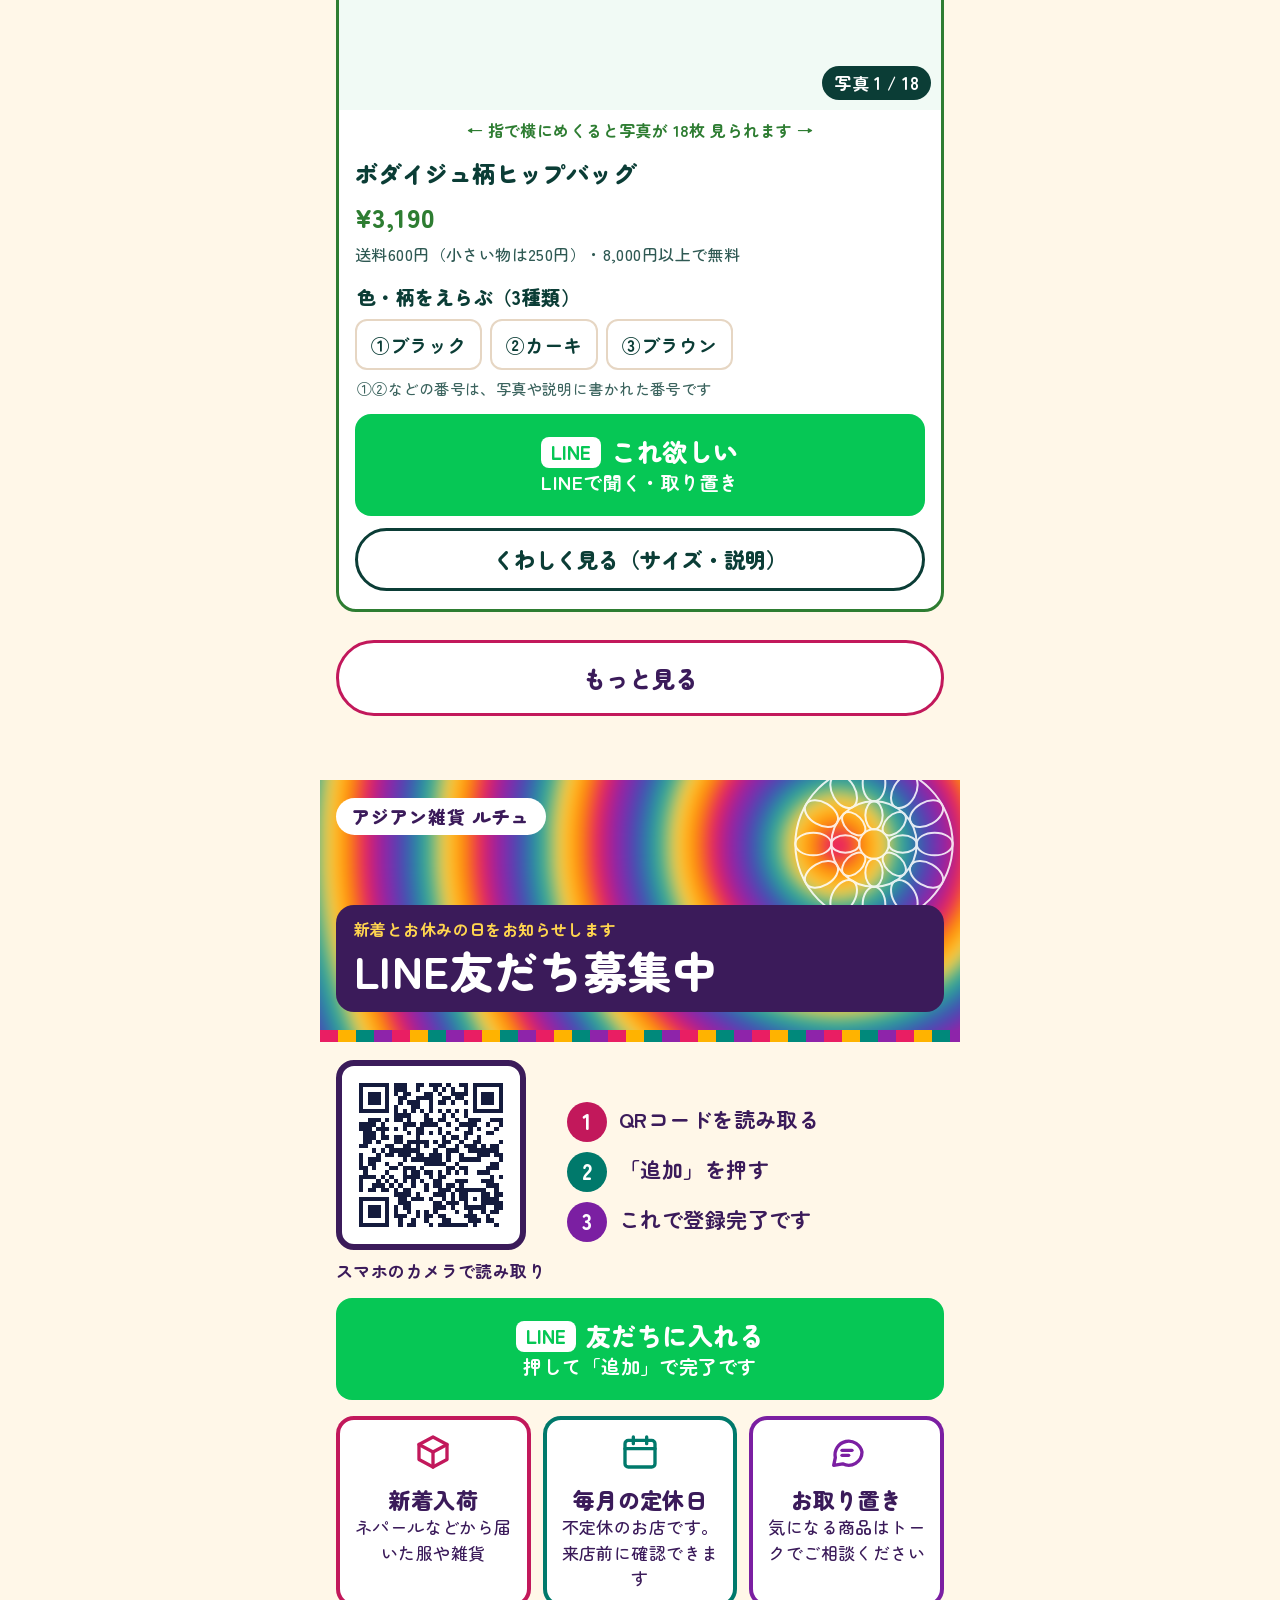
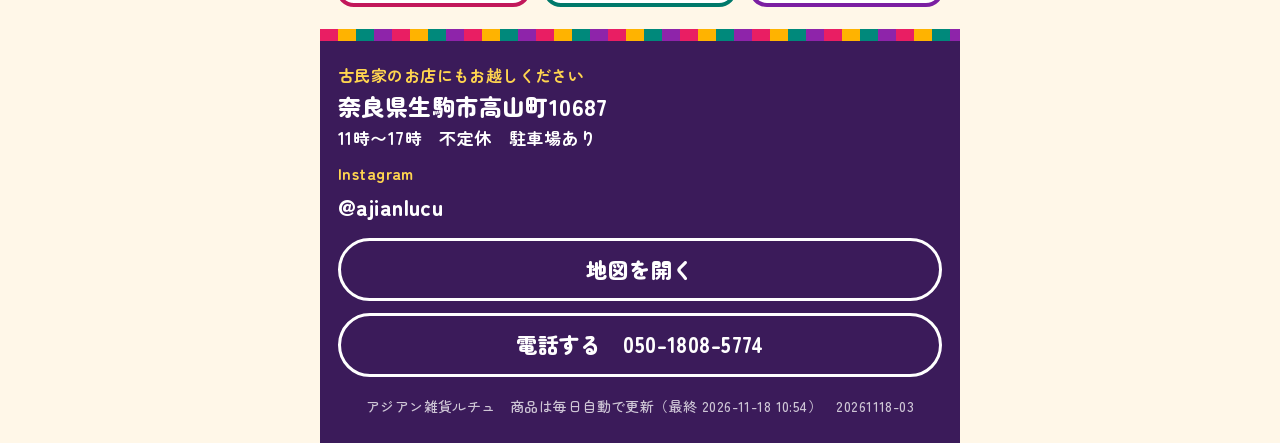
==== commit 4696ea02: "名前「ルチュ かんたんLINEショップ」と登録いらずの案内を追加（20261118-03） Co-Authored-By: Claude Opus 5.5 <noreply@anthropic.com" ====
--- a/index.html
+++ b/index.html
@@ -3,8 +3,8 @@
 <head>
 <meta charset="utf-8">
 <meta name="viewport" content="width=device-width, initial-scale=1">
-<title>アジアン雑貨ルチュ 全商品｜LINEで「これ欲しい」</title>
-<meta name="description" content="奈良・生駒のアジアン雑貨ルチュ。ネパールやタイの服と雑貨を、写真を見ながらLINEで注文・取り置きできます。">
+<title>ルチュ かんたんLINEショップ｜アジアン雑貨ルチュ</title>
+<meta name="description" content="ルチュ かんたんLINEショップ。奈良・生駒のアジアン雑貨ルチュ。ネパールやタイの服と雑貨を、写真を見ながらLINEで注文・取り置きできます。">
 <meta name="theme-color" content="#3B1B5A">
 <link rel="preconnect" href="https://fonts.googleapis.com"><link rel="preconnect" href="https://fonts.gstatic.com" crossorigin>
 <link rel="preconnect" href="https://baseec-img-mng.akamaized.net">
@@ -124,13 +124,13 @@
 <header class="top tiedye c-main">
   <div class="md"></div>
   <div class="pill">アジアン雑貨 ルチュ</div>
-  <div class="banner"><div class="sub">奈良・生駒の古民家のお店</div><h1>ネパールの、<br>あたたかい冬服。</h1></div>
+  <div class="banner"><div class="sub">登録いらず・LINEだけで注文できます</div><h1>ルチュ<br>かんたんLINEショップ</h1></div>
 </header>
 <div class="stripe c-main"></div>
 <section class="hero"><video autoplay muted loop playsinline poster="img/tennai2.jpg" src="img/tennai2.mp4"></video></section>
 <div class="stripe c-main"></div>
 <main>
-  <p class="lead">ネパールやタイから届いた服と雑貨。柄は1枚ずつちがいます。</p>
+  <p class="lead">ネパールやタイから届いた服と雑貨。柄は1枚ずつちがいます。<br>インスタグラムやフェイスブック、ウェブショップの登録は一切いりません。登録が苦手な方も大歓迎です。</p>
   <section class="box c-purple trial">
     <h2 class="tag">おためし中です</h2>
     <p>このページは始めたばかりです。商品の情報にまちがいがあったり、売り切れた商品が載っていたりすることがあります。その時は申し訳ございません。</p>
@@ -186,7 +186,7 @@
   <a class="ig" href="https://www.instagram.com/ajianlucu/" target="_blank" rel="noopener">@ajianlucu</a>
   <a class="btn w" href="https://www.google.com/maps/search/?api=1&query=%E3%82%A2%E3%82%B8%E3%82%A2%E3%83%B3%E9%9B%91%E8%B2%A8%20%E3%83%AB%E3%83%81%E3%83%A5&query_place_id=ChIJb69zyCgXAWARwwl3N8wNE1o" target="_blank" rel="noopener">地図を開く</a>
   <a class="btn w" href="tel:05018085774">電話する　050-1808-5774</a>
-  <p class="ver" id="foot">アジアン雑貨ルチュ　20261118-02</p>
+  <p class="ver" id="foot">アジアン雑貨ルチュ　20261118-03</p>
 </footer>
 
 <div class="sheet" id="sheet"><div class="box2" id="box">
@@ -294,7 +294,7 @@
   document.getElementById("x").onclick=function(){sheet.className="sheet";};
   sheet.onclick=function(e){if(e.target===sheet)sheet.className="sheet";};
   fetch("data.json",{cache:"no-cache"}).then(function(r){return r.json();}).then(function(D){
-    ITEMS=D.items||[];document.getElementById("foot").textContent="アジアン雑貨ルチュ　商品は毎日自動で更新（最終 "+D.made+"）　20261118-02";render();
+    ITEMS=D.items||[];document.getElementById("foot").textContent="アジアン雑貨ルチュ　商品は毎日自動で更新（最終 "+D.made+"）　20261118-03";render();
   }).catch(function(){grid.innerHTML='<p class="loading">読み込めませんでした。少し待ってから、もう一度開いてください。</p>';});
 })();
 </script>
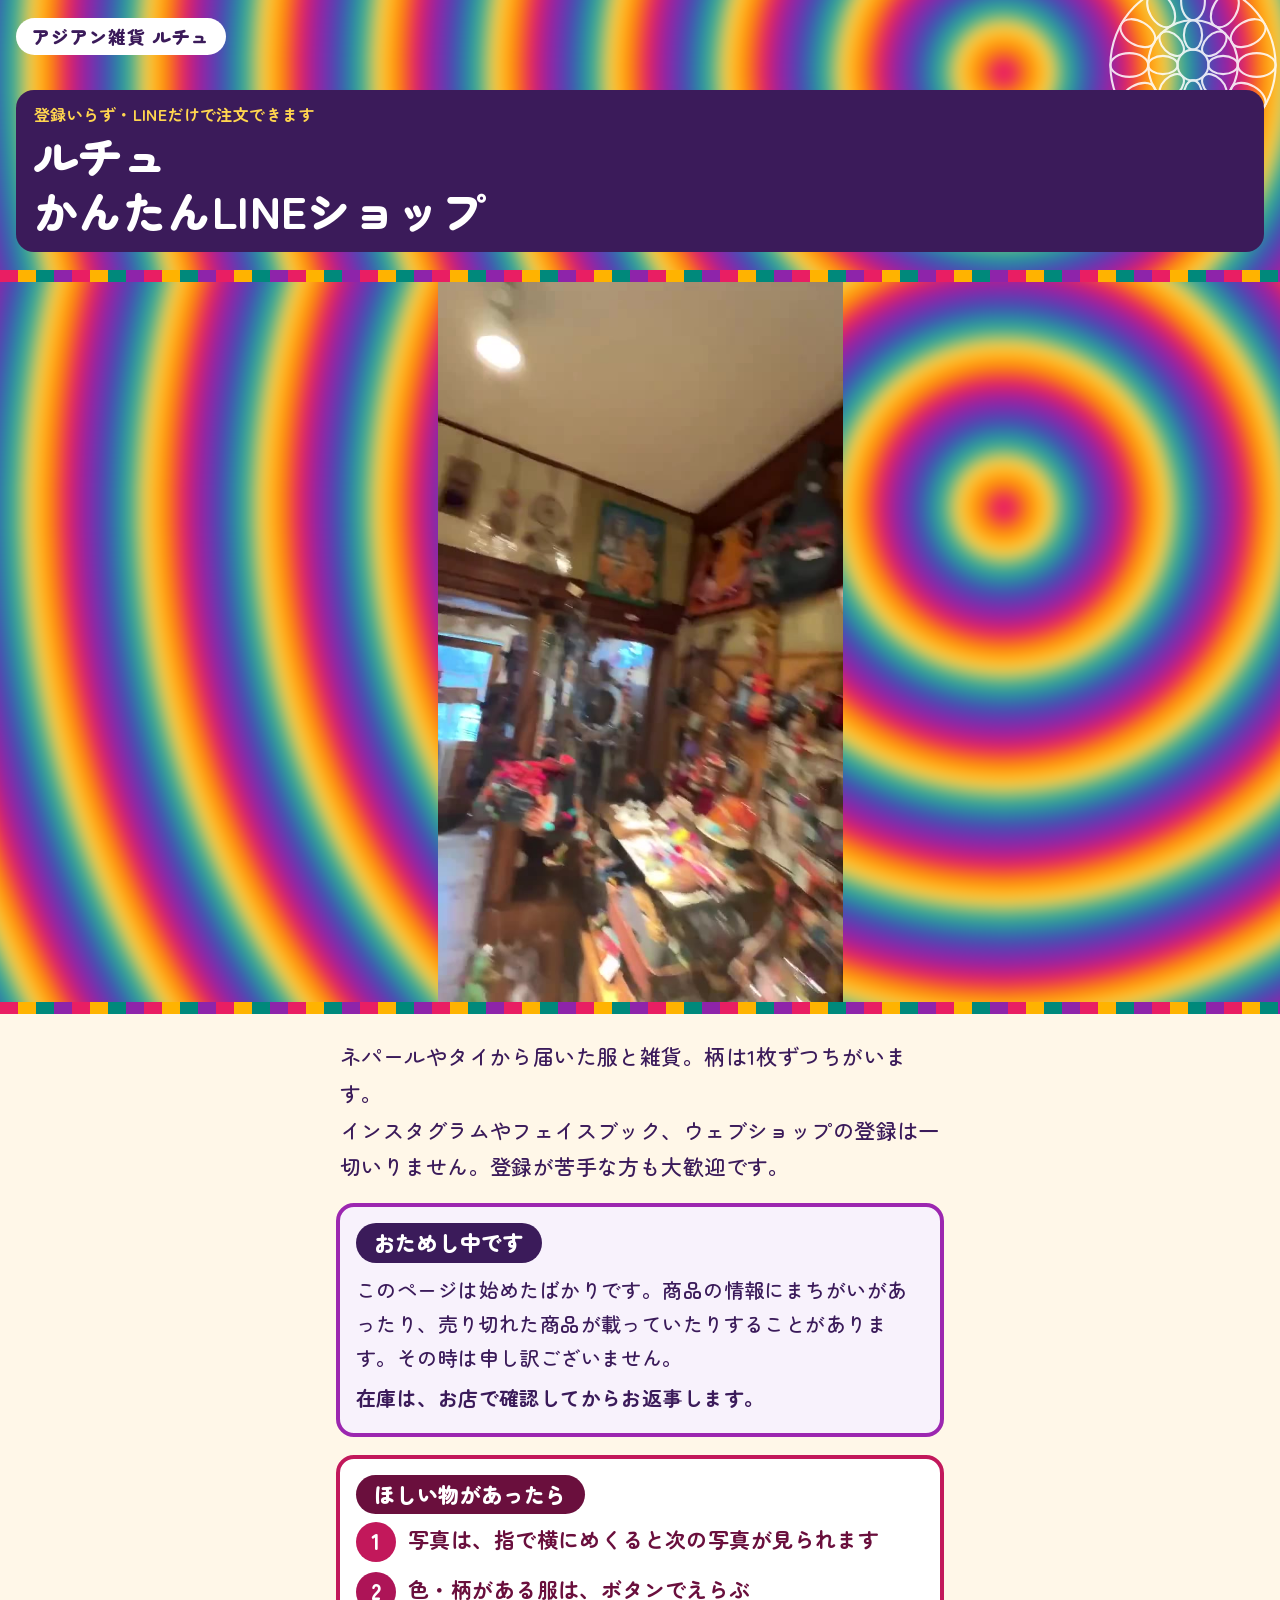
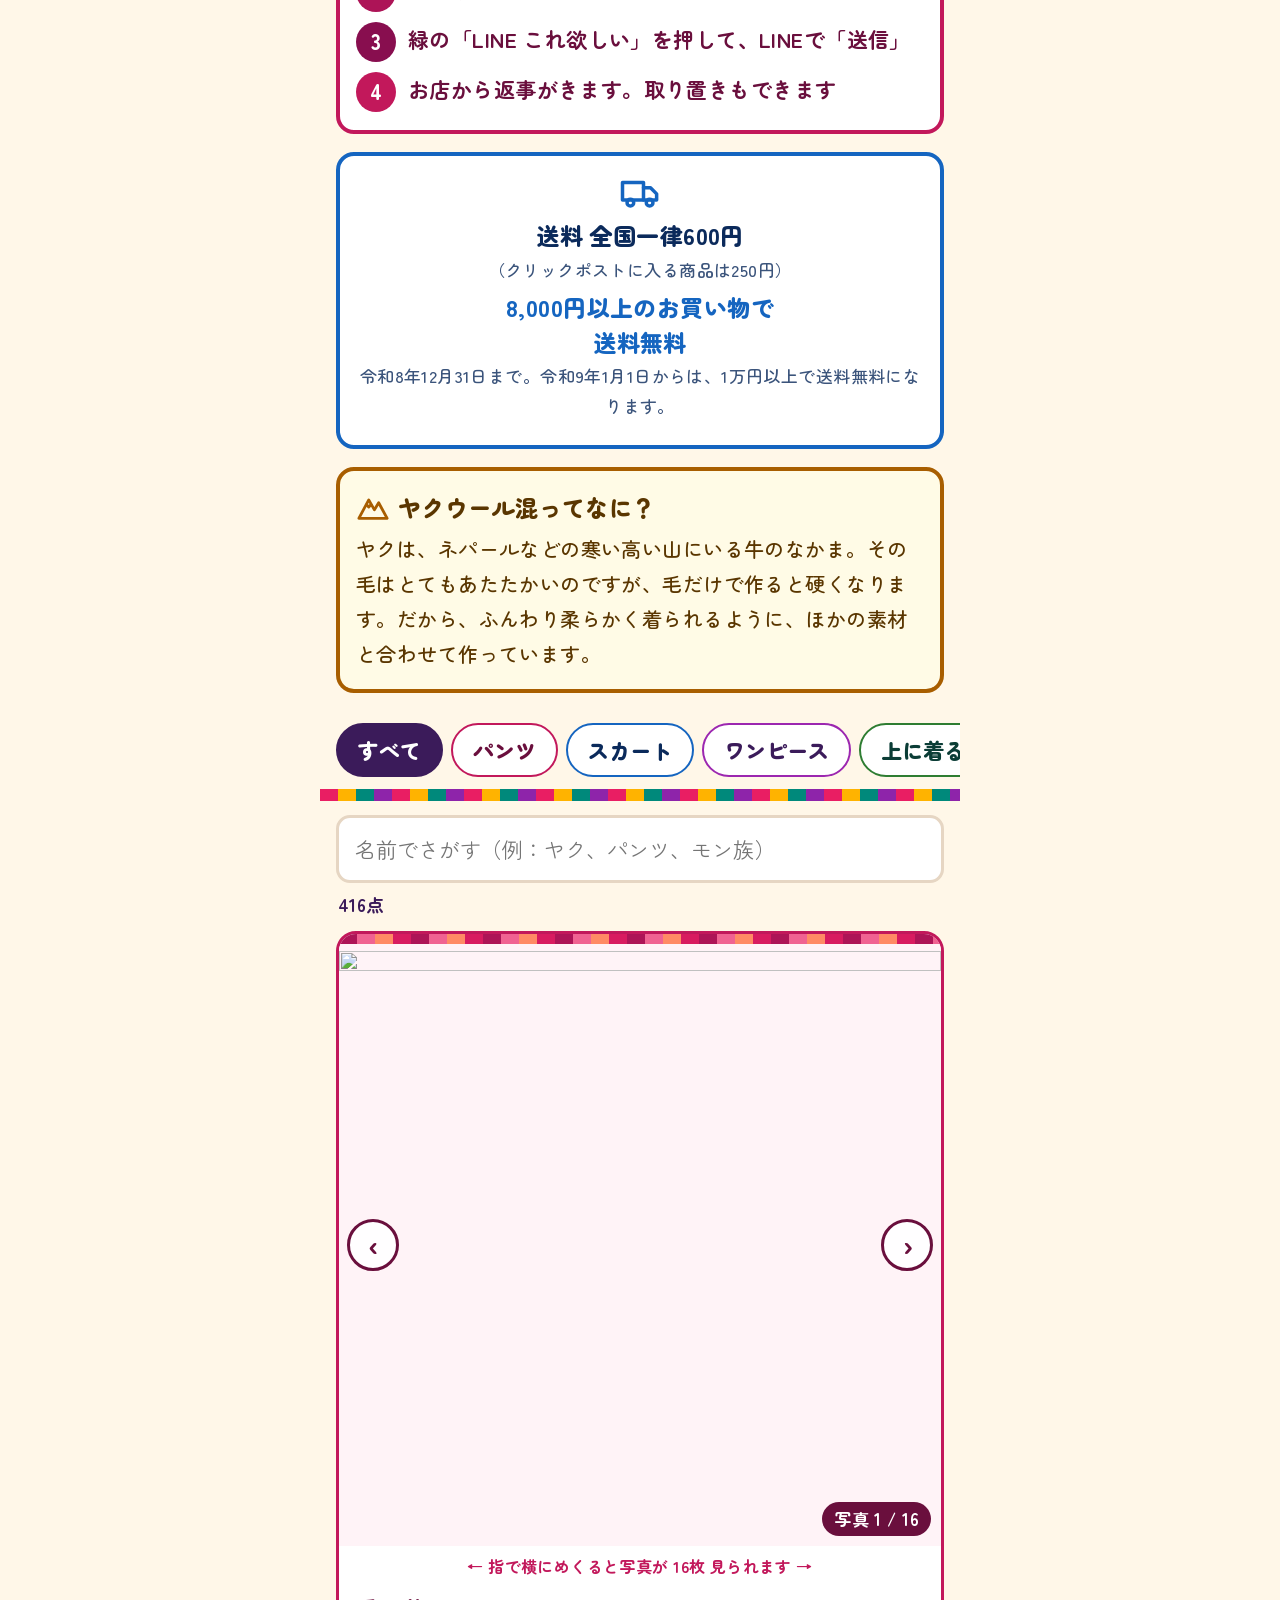
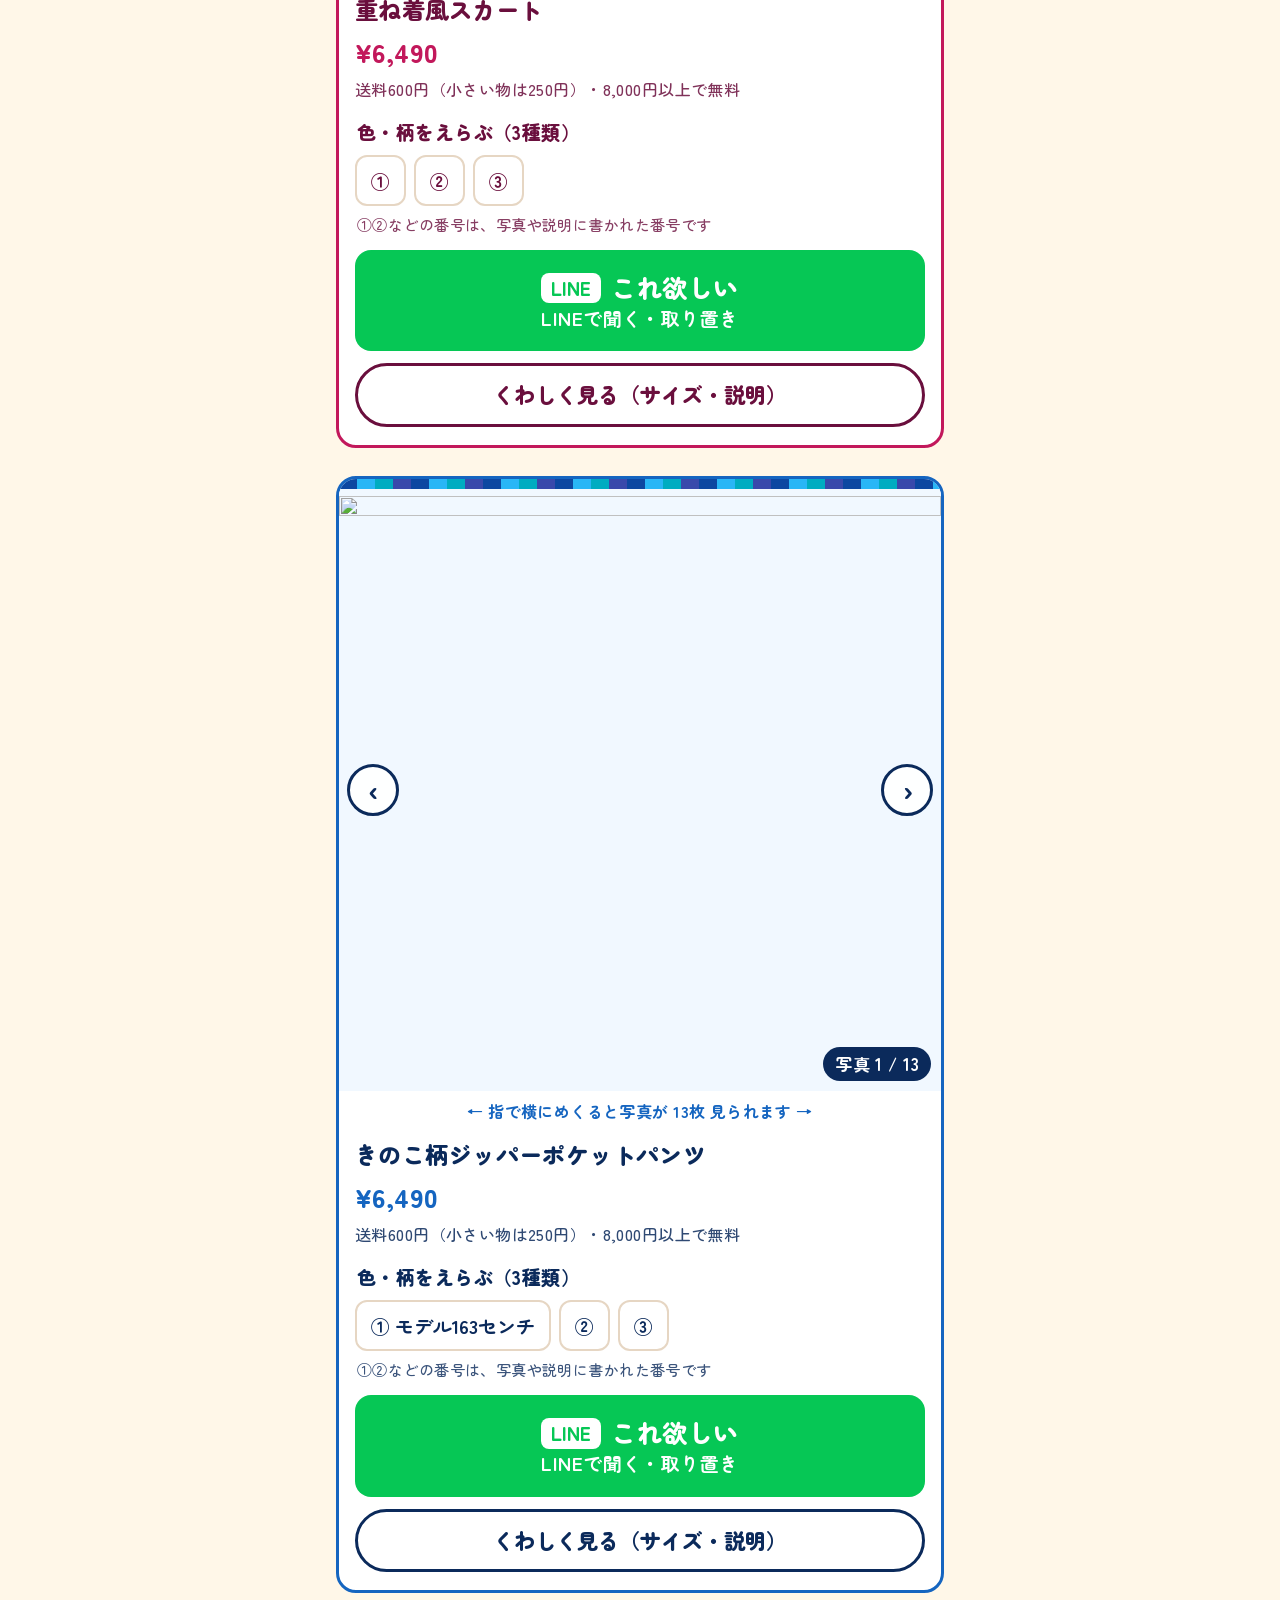
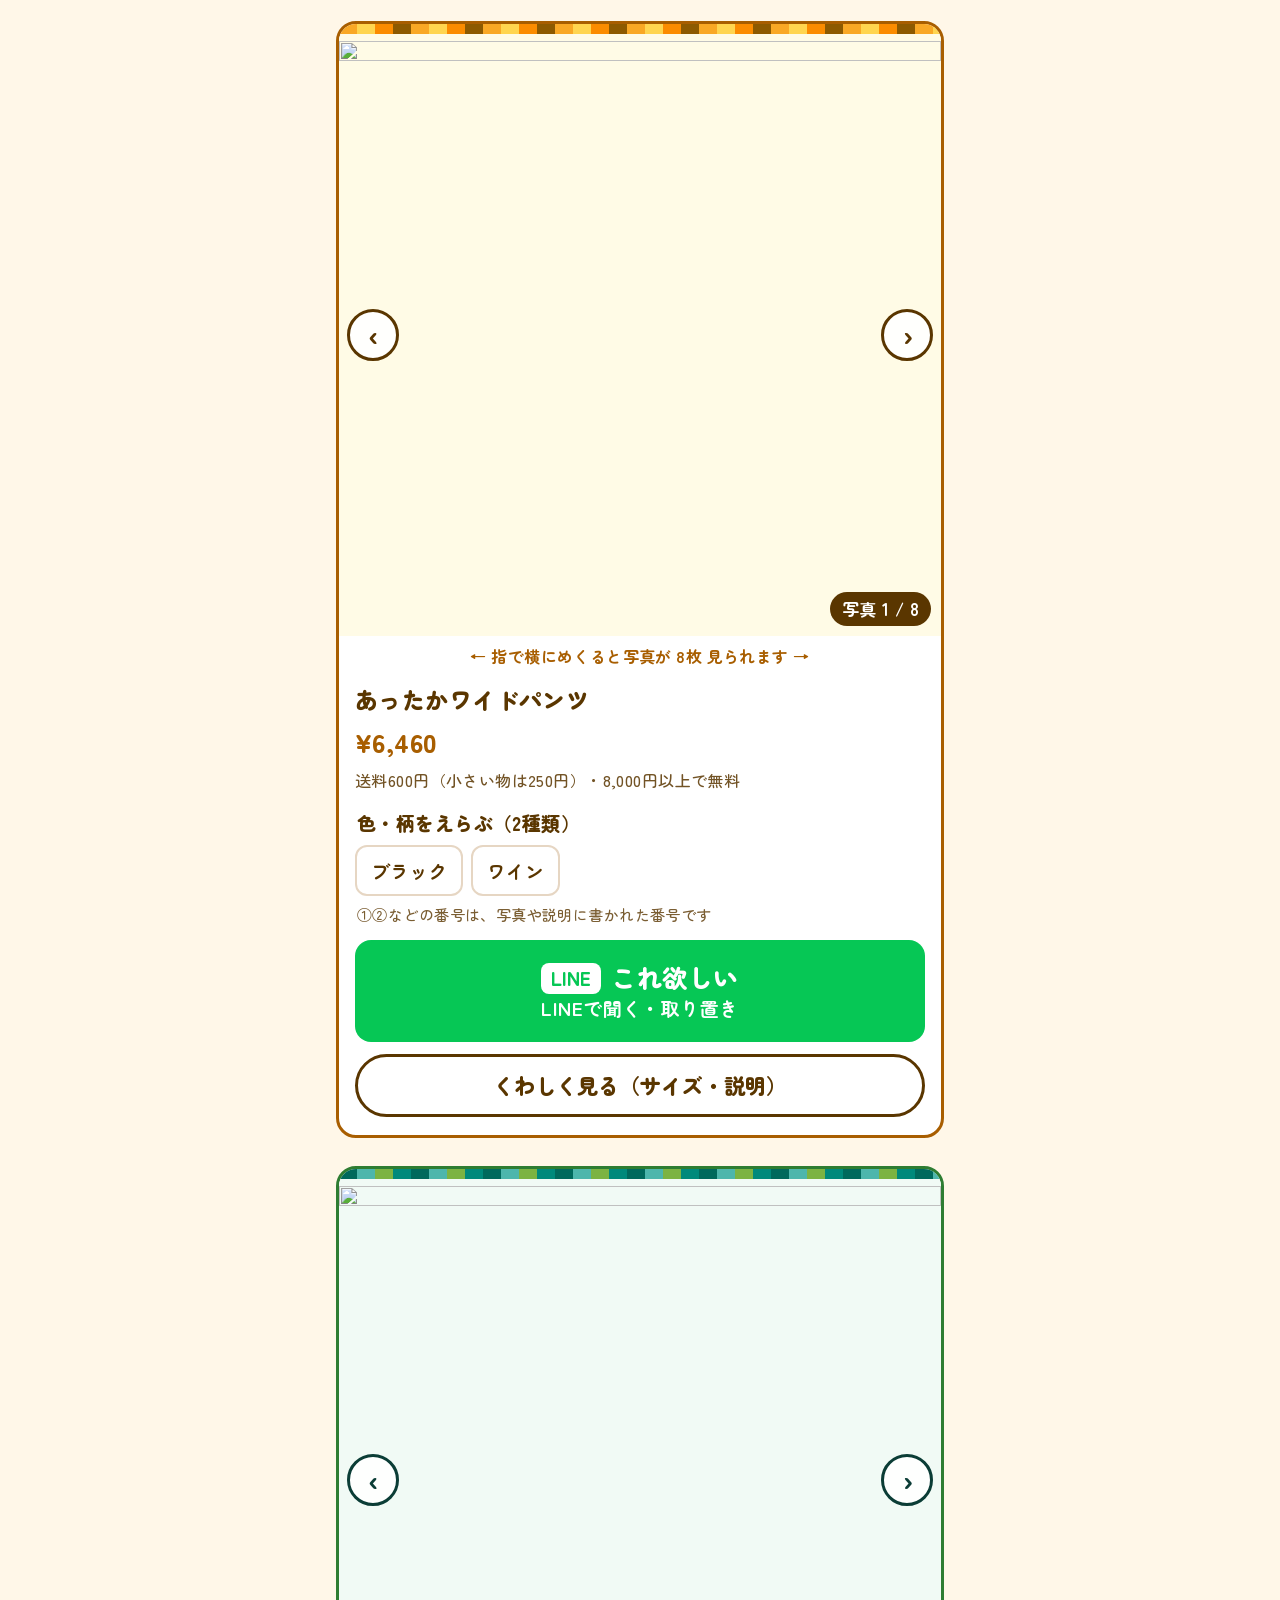
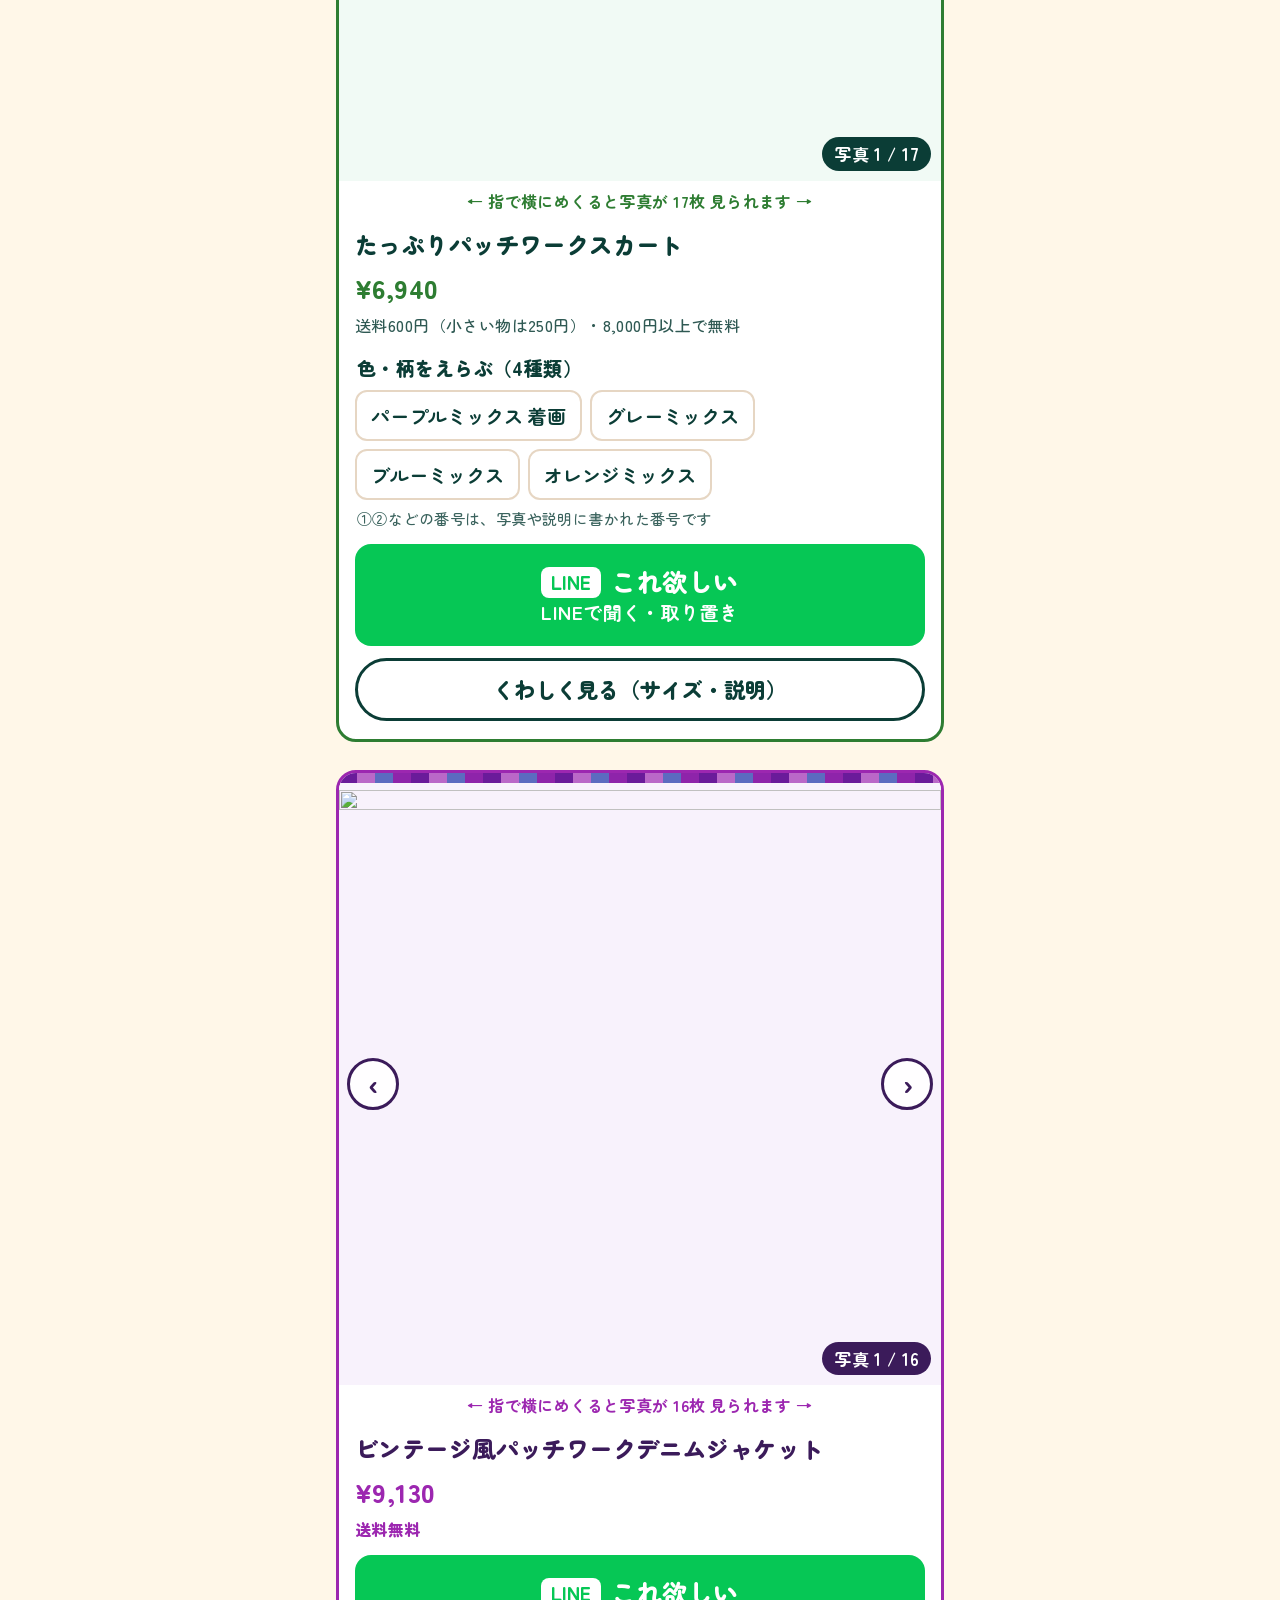
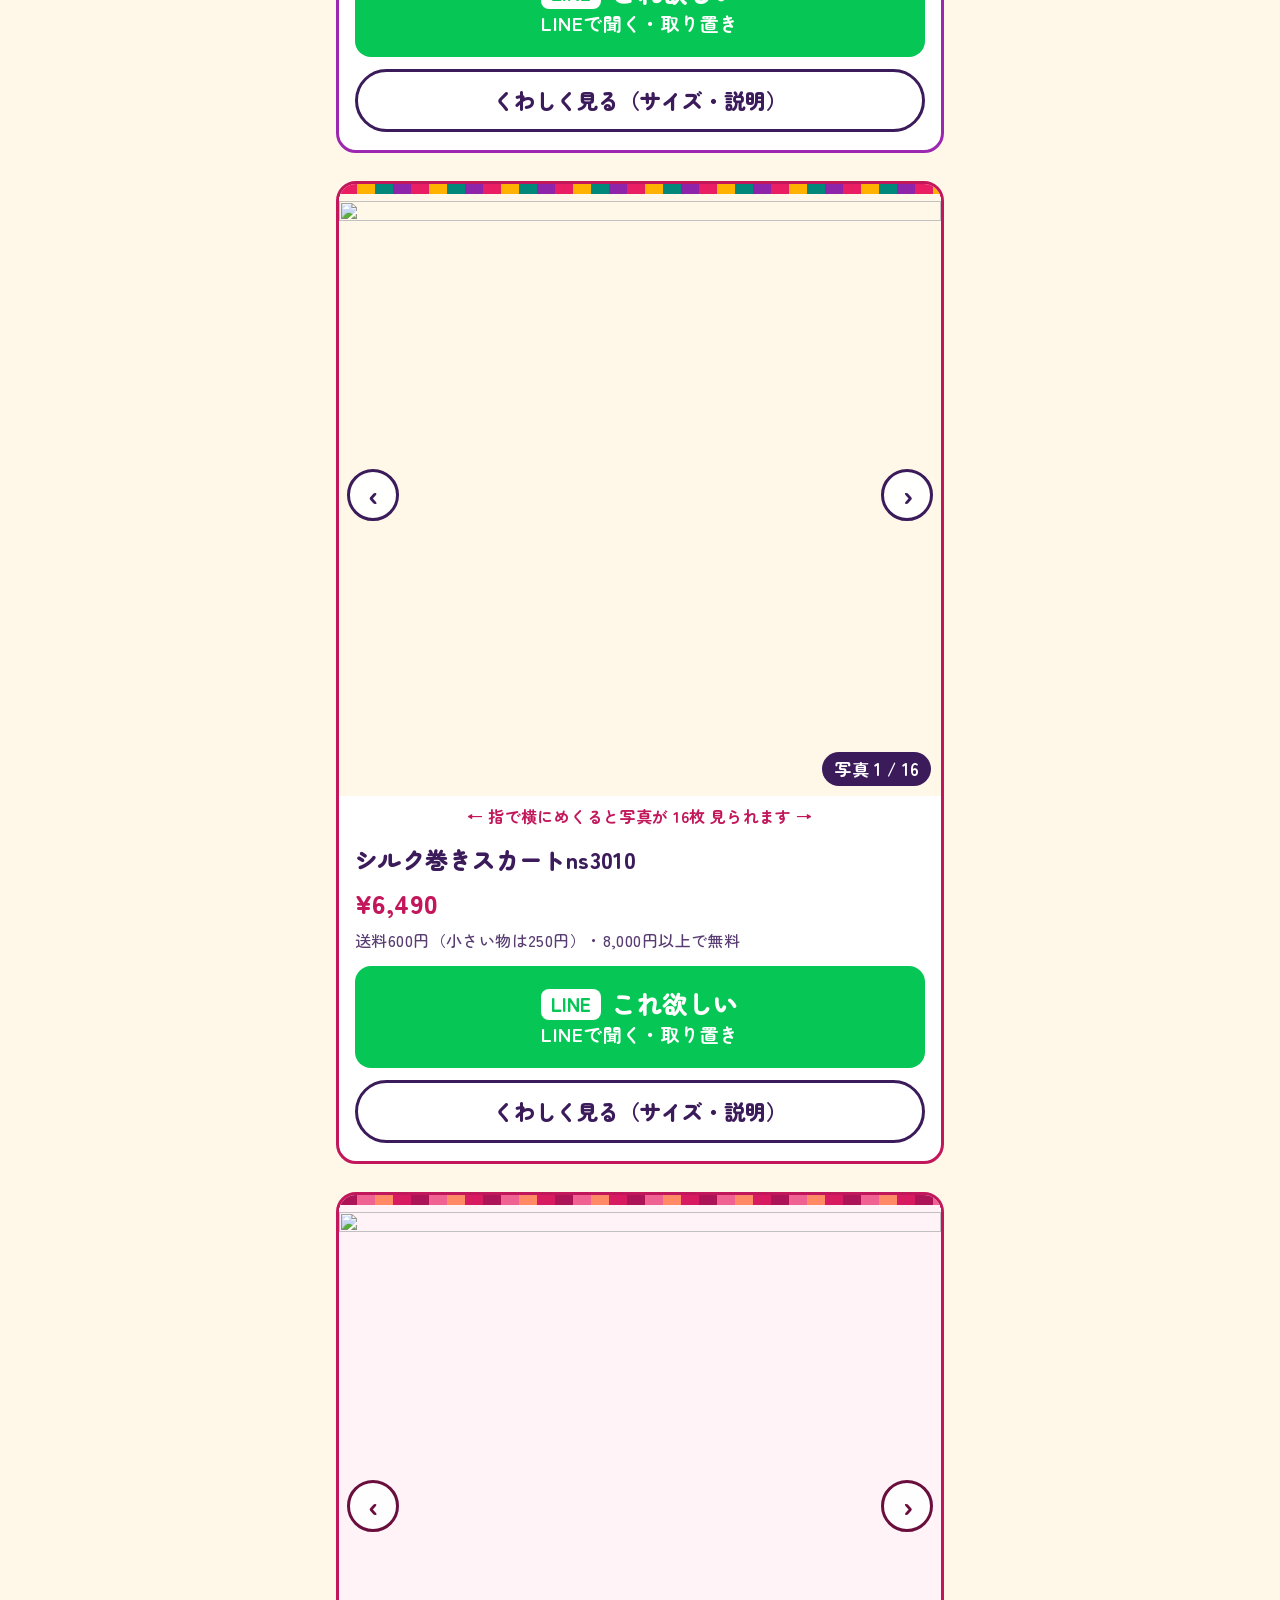
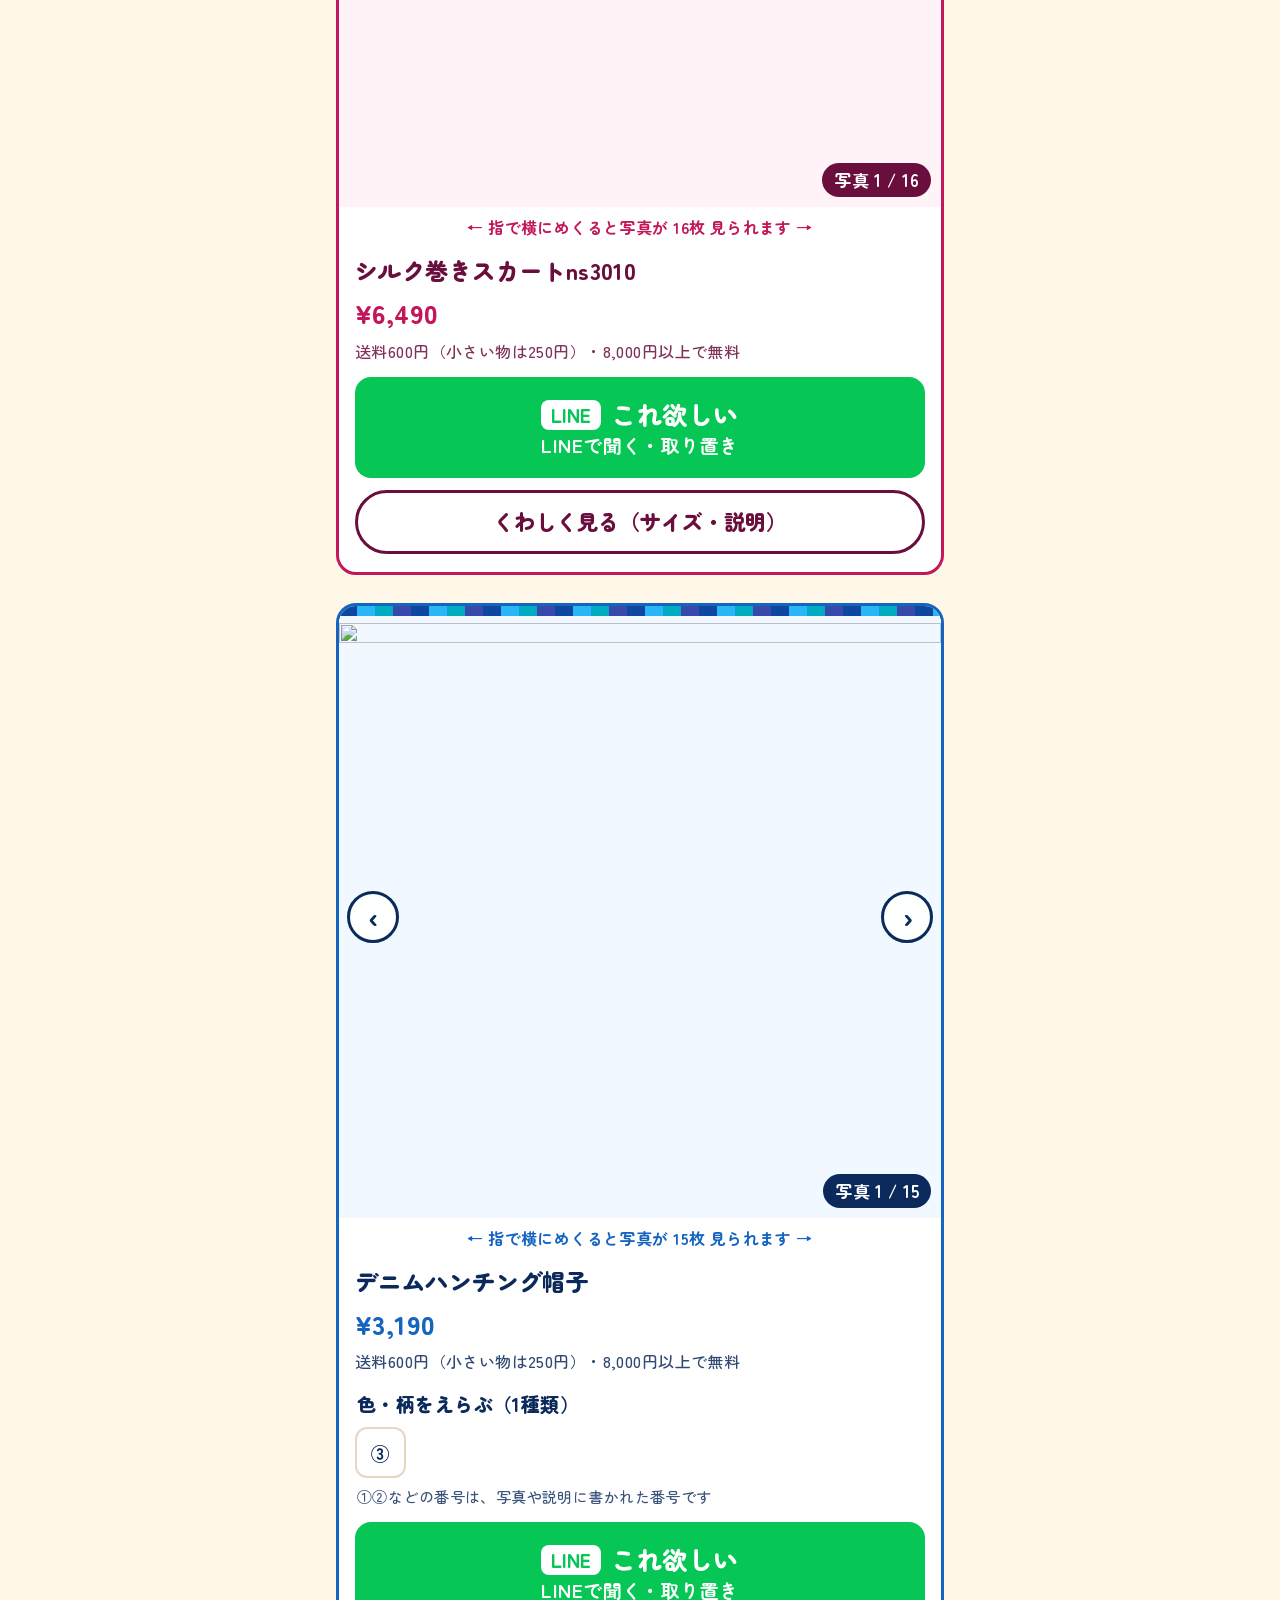
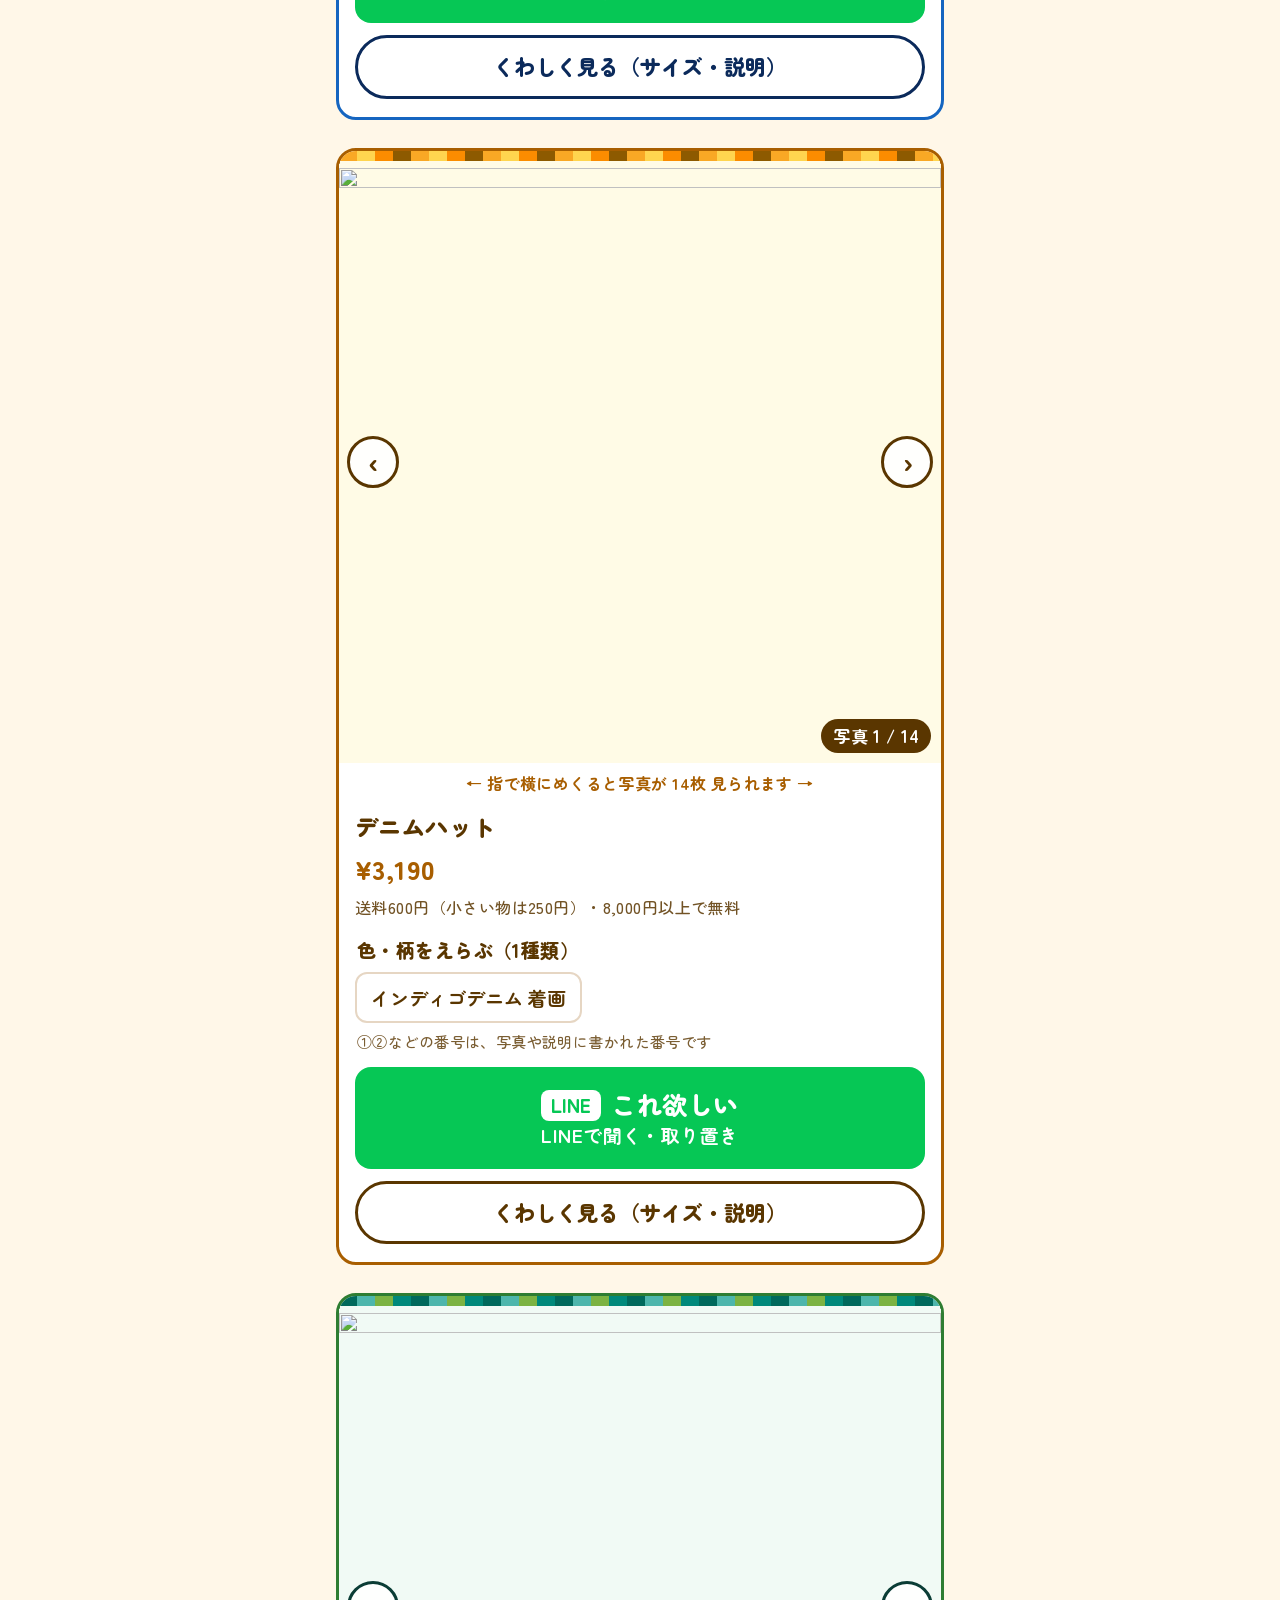
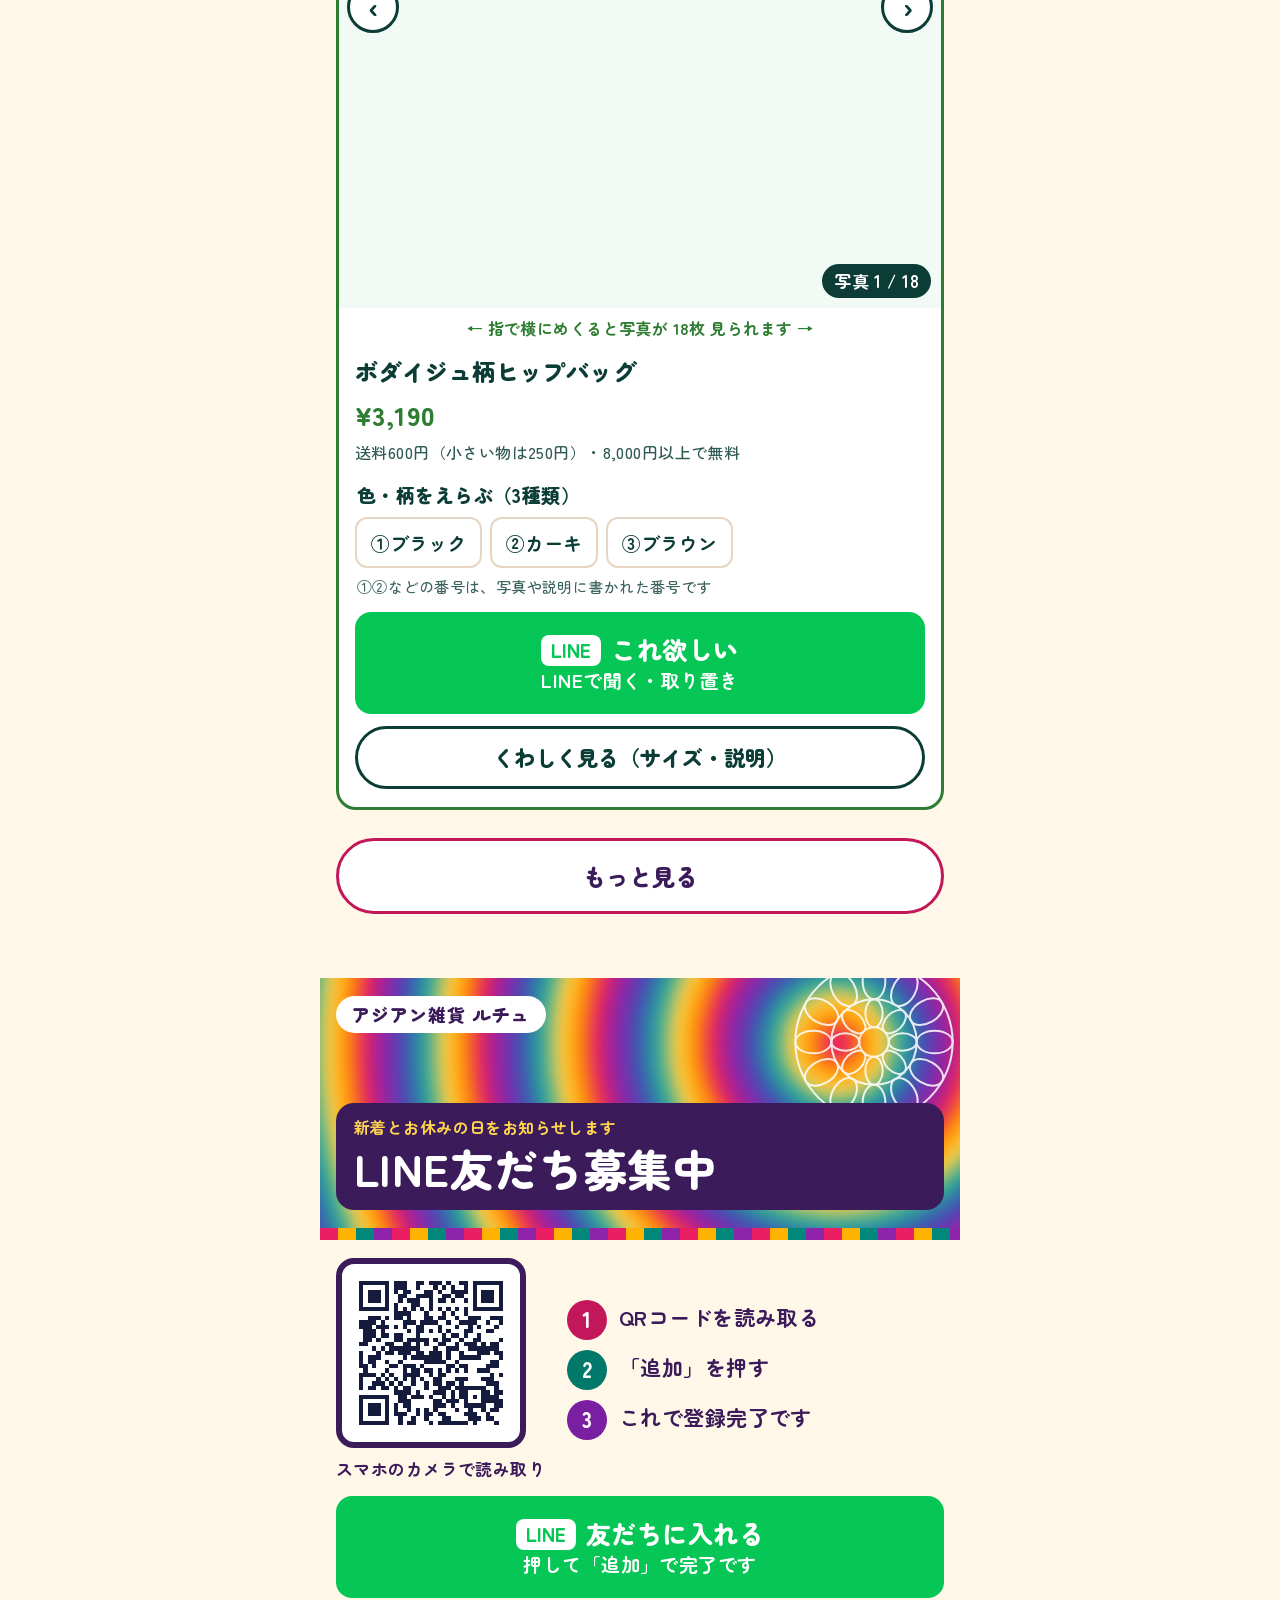
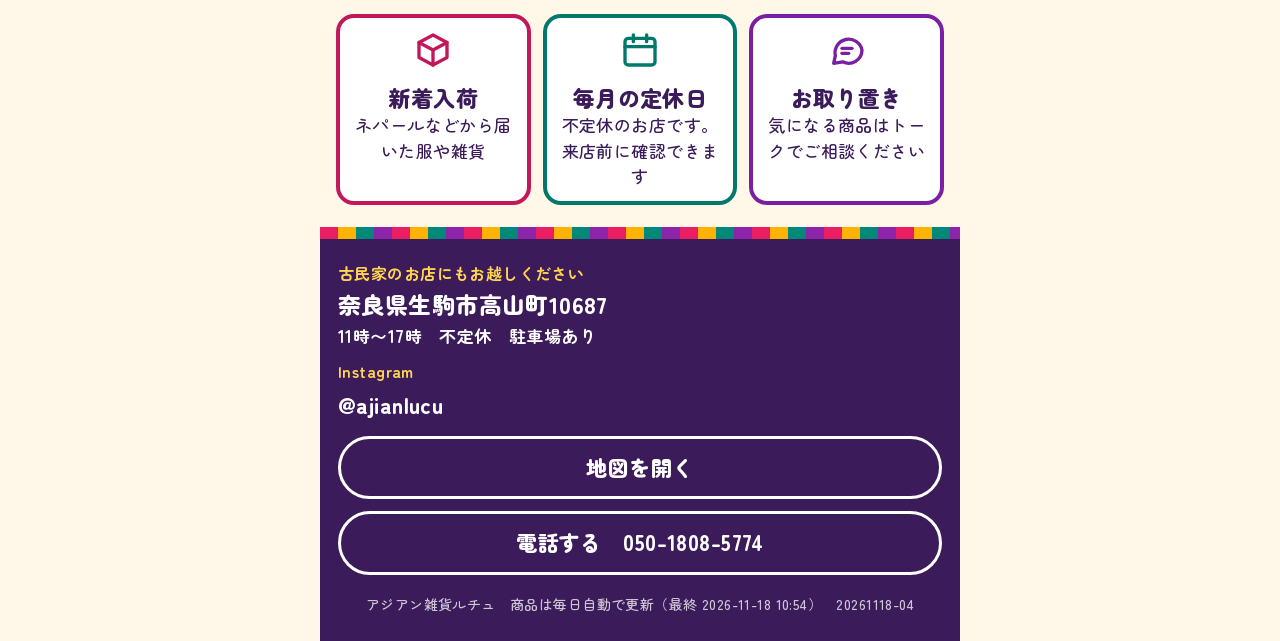
==== commit 55abf7e9: "お店の動画を高画質・たて長のまま見せる形に直す（20261118-04） Co-Authored-By: Claude Opus 5.5 <noreply@anthropic.com> Claude-" ====
--- a/index.html
+++ b/index.html
@@ -22,7 +22,9 @@
   .banner{position:absolute;left:16px;right:16px;bottom:18px;background:var(--dk);border-radius:18px;padding:12px 18px 14px}
   .banner .sub{font-size:16px;font-weight:700;color:var(--sub);line-height:1.5}
   .banner h1,.banner h2{margin:2px 0 0;font-size:clamp(27px,8vw,44px);line-height:1.25;color:#fff}
-  .hero video{display:block;width:100%;height:58vh;max-height:560px;min-height:340px;object-fit:cover;background:#2a201a}
+  .hero{display:flex;justify-content:center}
+  .hero video{position:relative;z-index:1;display:block;height:min(80vh,760px);width:auto;max-width:100%;aspect-ratio:9/16;object-fit:cover;background:#2a201a}
+  @media (max-width:600px){.hero video{width:100%;height:auto;max-height:80vh}}
   main{max-width:640px;margin:0 auto;padding:0 16px 30px}
   .lead{margin:24px 4px 18px;font-size:21px}
   /* 色つきの箱 */
@@ -127,7 +129,7 @@
   <div class="banner"><div class="sub">登録いらず・LINEだけで注文できます</div><h1>ルチュ<br>かんたんLINEショップ</h1></div>
 </header>
 <div class="stripe c-main"></div>
-<section class="hero"><video autoplay muted loop playsinline poster="img/tennai2.jpg" src="img/tennai2.mp4"></video></section>
+<section class="hero tiedye c-main"><video autoplay muted loop playsinline poster="img/tennai3.jpg" src="img/tennai3.mp4"></video></section>
 <div class="stripe c-main"></div>
 <main>
   <p class="lead">ネパールやタイから届いた服と雑貨。柄は1枚ずつちがいます。<br>インスタグラムやフェイスブック、ウェブショップの登録は一切いりません。登録が苦手な方も大歓迎です。</p>
@@ -186,7 +188,7 @@
   <a class="ig" href="https://www.instagram.com/ajianlucu/" target="_blank" rel="noopener">@ajianlucu</a>
   <a class="btn w" href="https://www.google.com/maps/search/?api=1&query=%E3%82%A2%E3%82%B8%E3%82%A2%E3%83%B3%E9%9B%91%E8%B2%A8%20%E3%83%AB%E3%83%81%E3%83%A5&query_place_id=ChIJb69zyCgXAWARwwl3N8wNE1o" target="_blank" rel="noopener">地図を開く</a>
   <a class="btn w" href="tel:05018085774">電話する　050-1808-5774</a>
-  <p class="ver" id="foot">アジアン雑貨ルチュ　20261118-03</p>
+  <p class="ver" id="foot">アジアン雑貨ルチュ　20261118-04</p>
 </footer>
 
 <div class="sheet" id="sheet"><div class="box2" id="box">
@@ -294,7 +296,7 @@
   document.getElementById("x").onclick=function(){sheet.className="sheet";};
   sheet.onclick=function(e){if(e.target===sheet)sheet.className="sheet";};
   fetch("data.json",{cache:"no-cache"}).then(function(r){return r.json();}).then(function(D){
-    ITEMS=D.items||[];document.getElementById("foot").textContent="アジアン雑貨ルチュ　商品は毎日自動で更新（最終 "+D.made+"）　20261118-03";render();
+    ITEMS=D.items||[];document.getElementById("foot").textContent="アジアン雑貨ルチュ　商品は毎日自動で更新（最終 "+D.made+"）　20261118-04";render();
   }).catch(function(){grid.innerHTML='<p class="loading">読み込めませんでした。少し待ってから、もう一度開いてください。</p>';});
 })();
 </script>
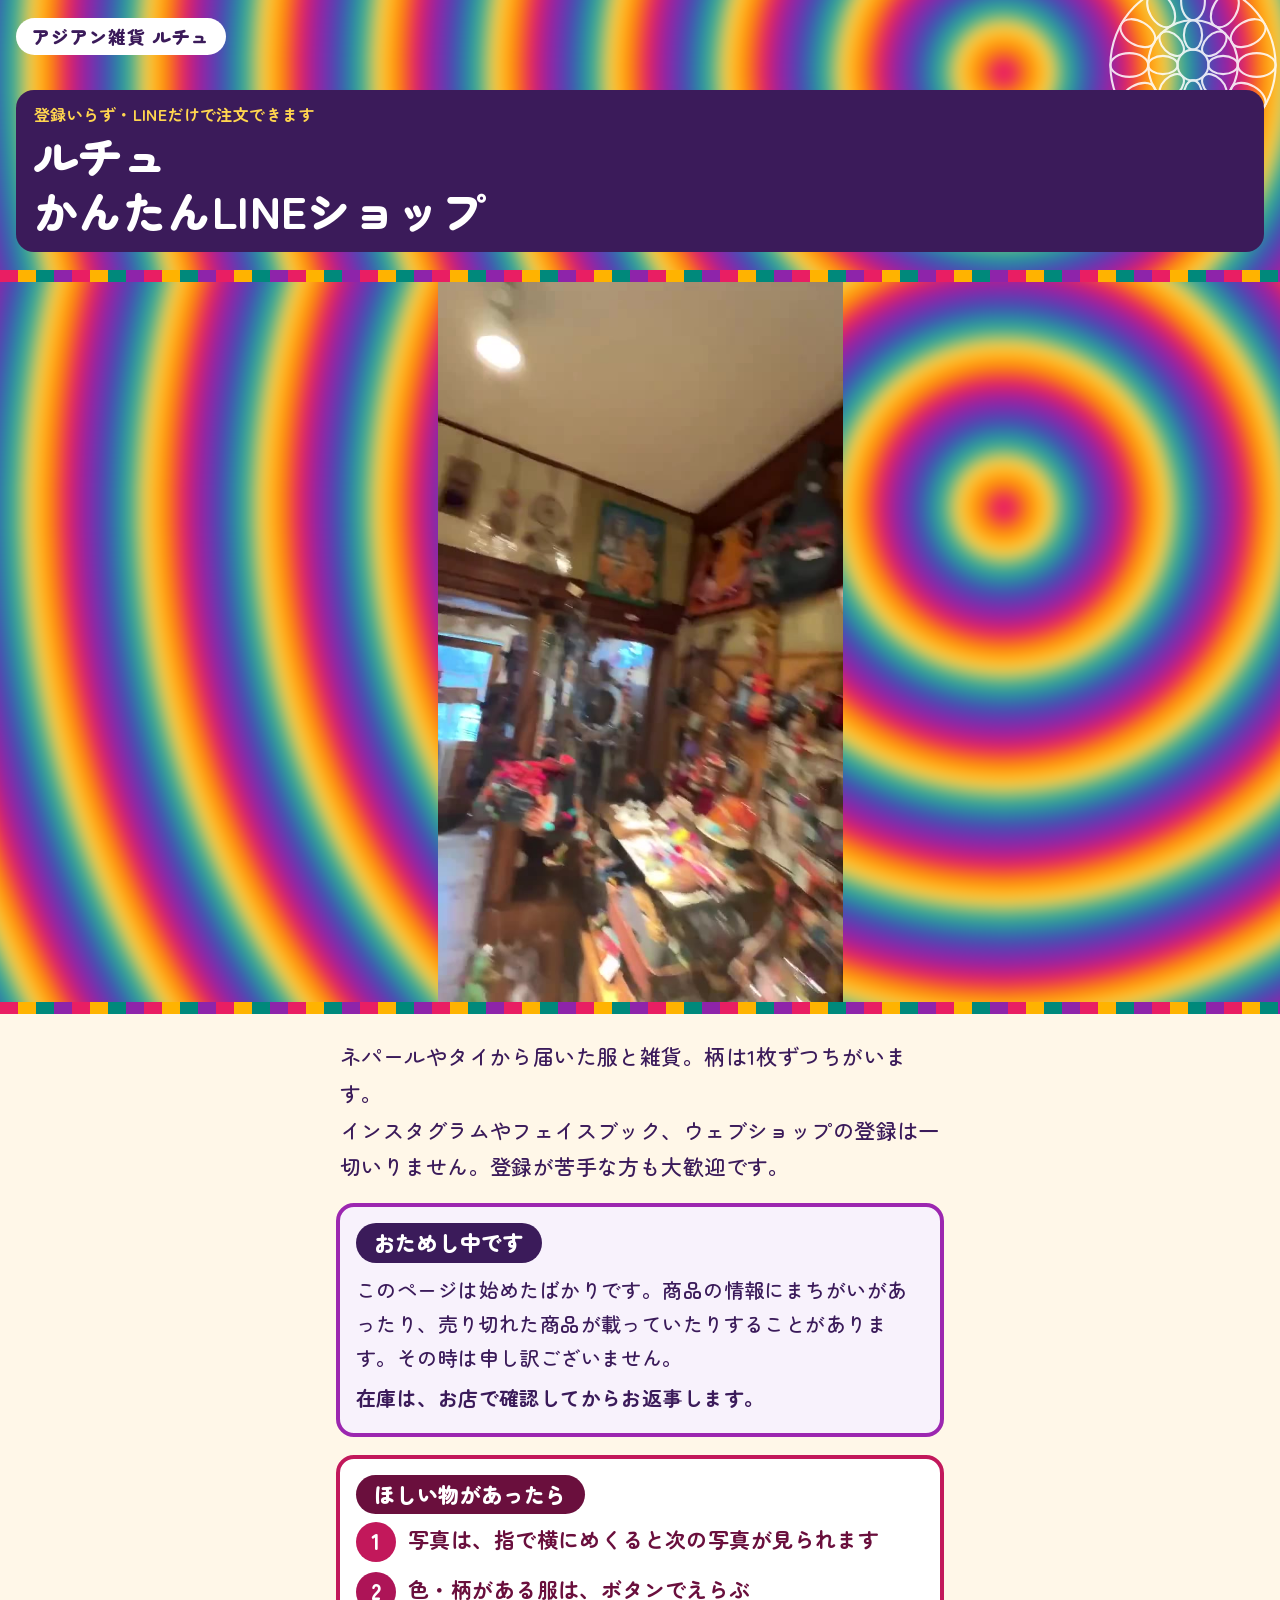
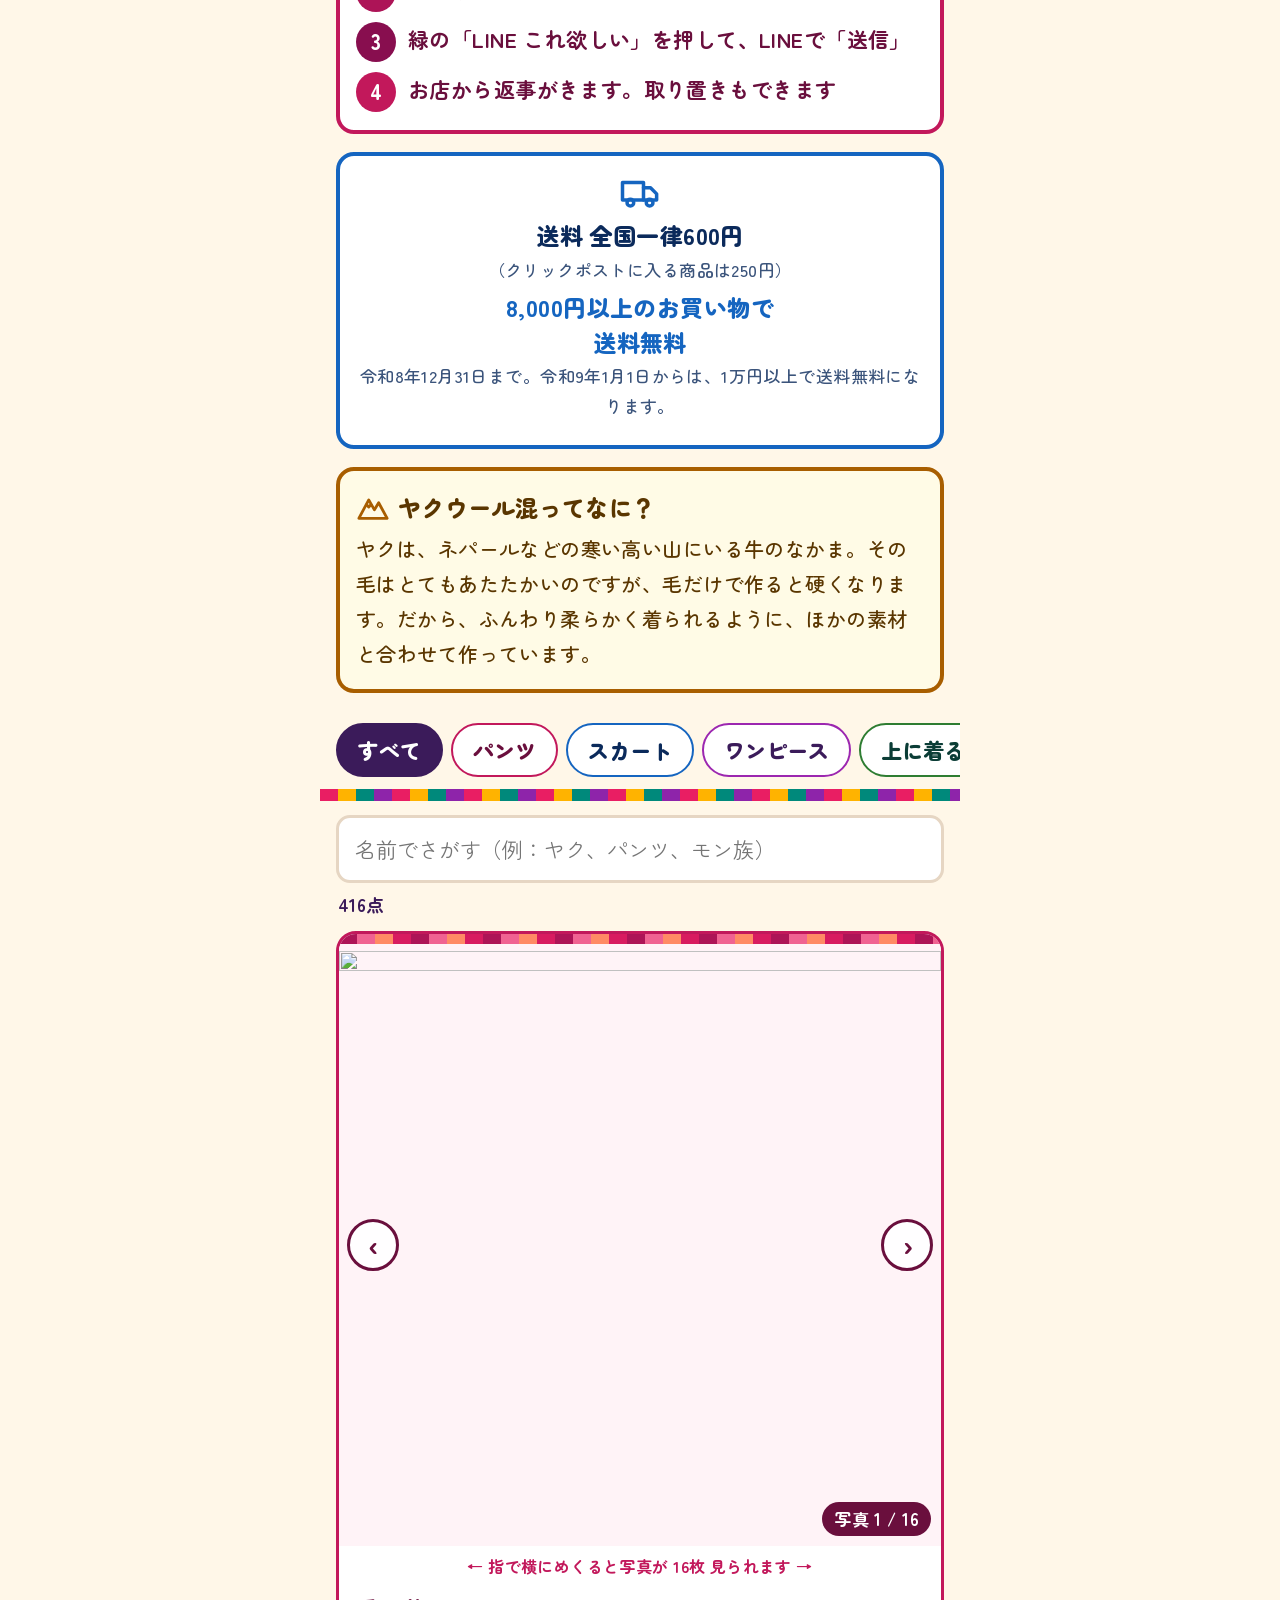
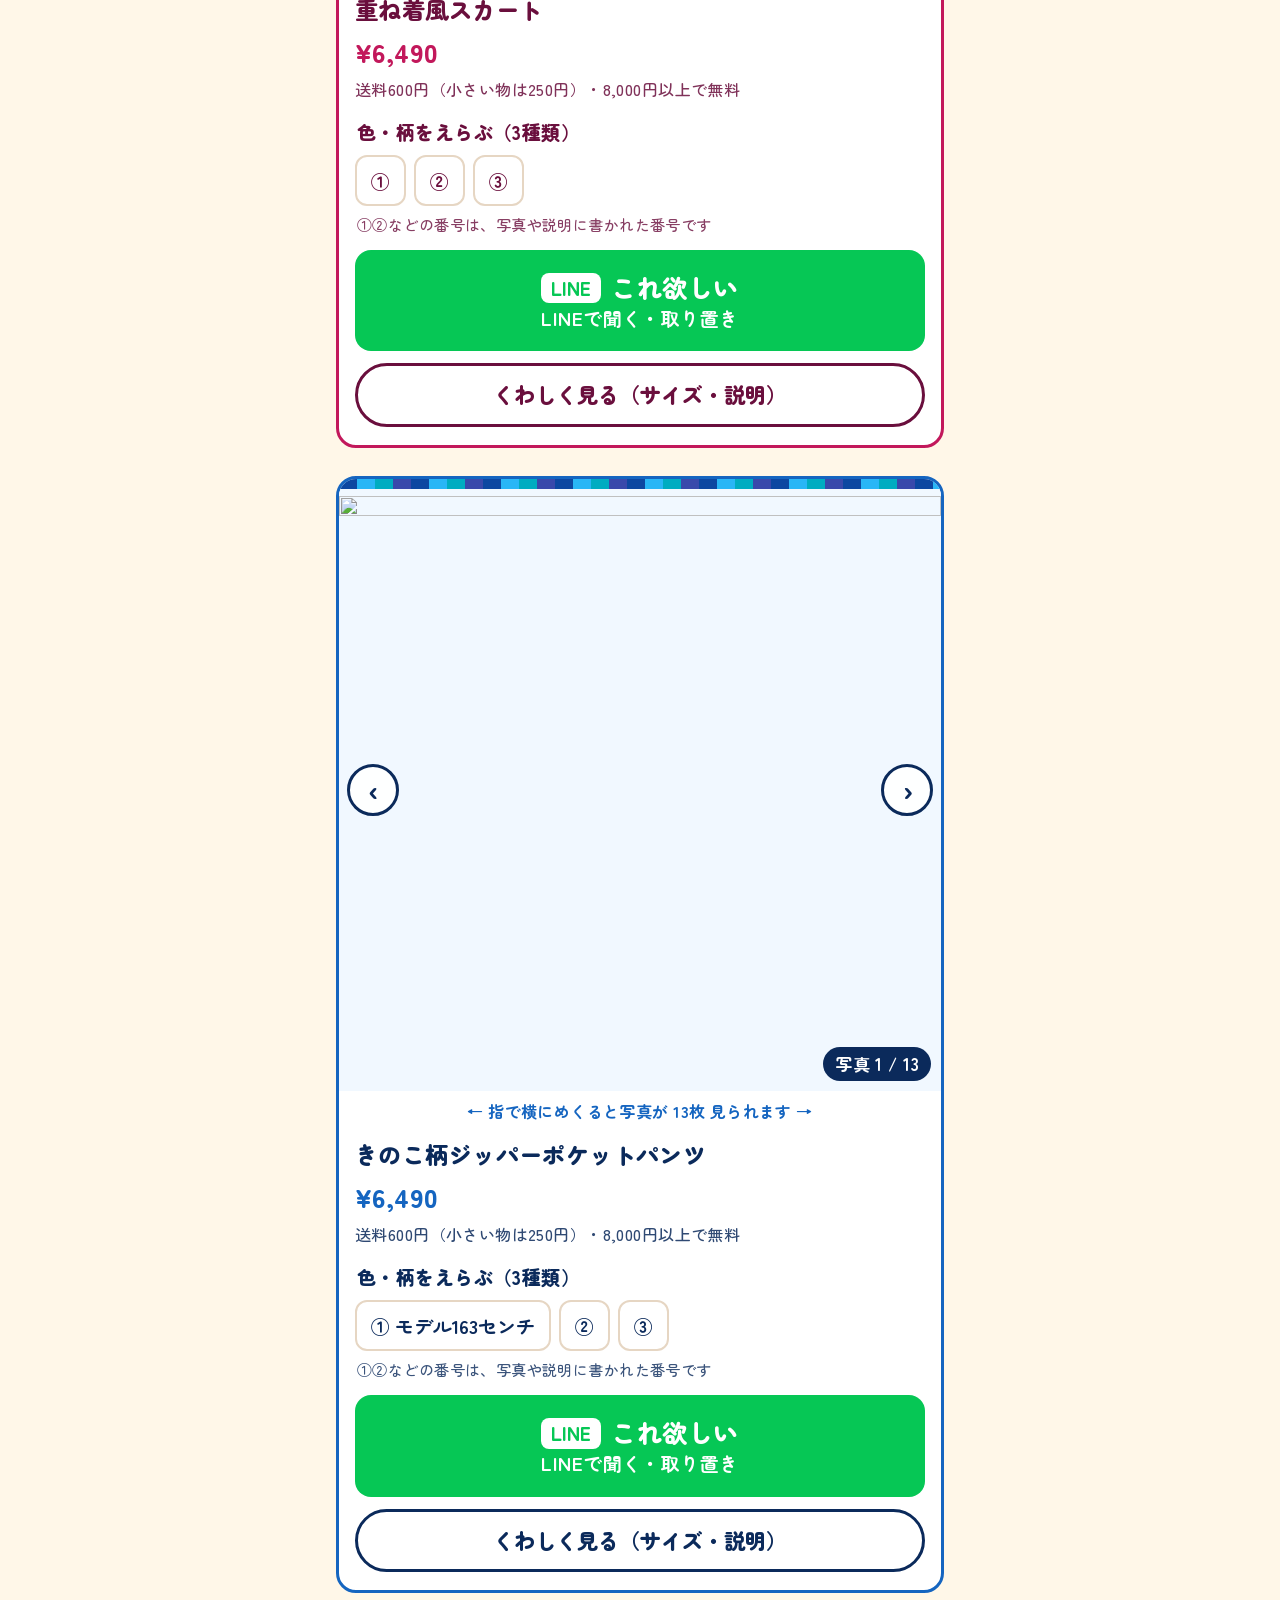
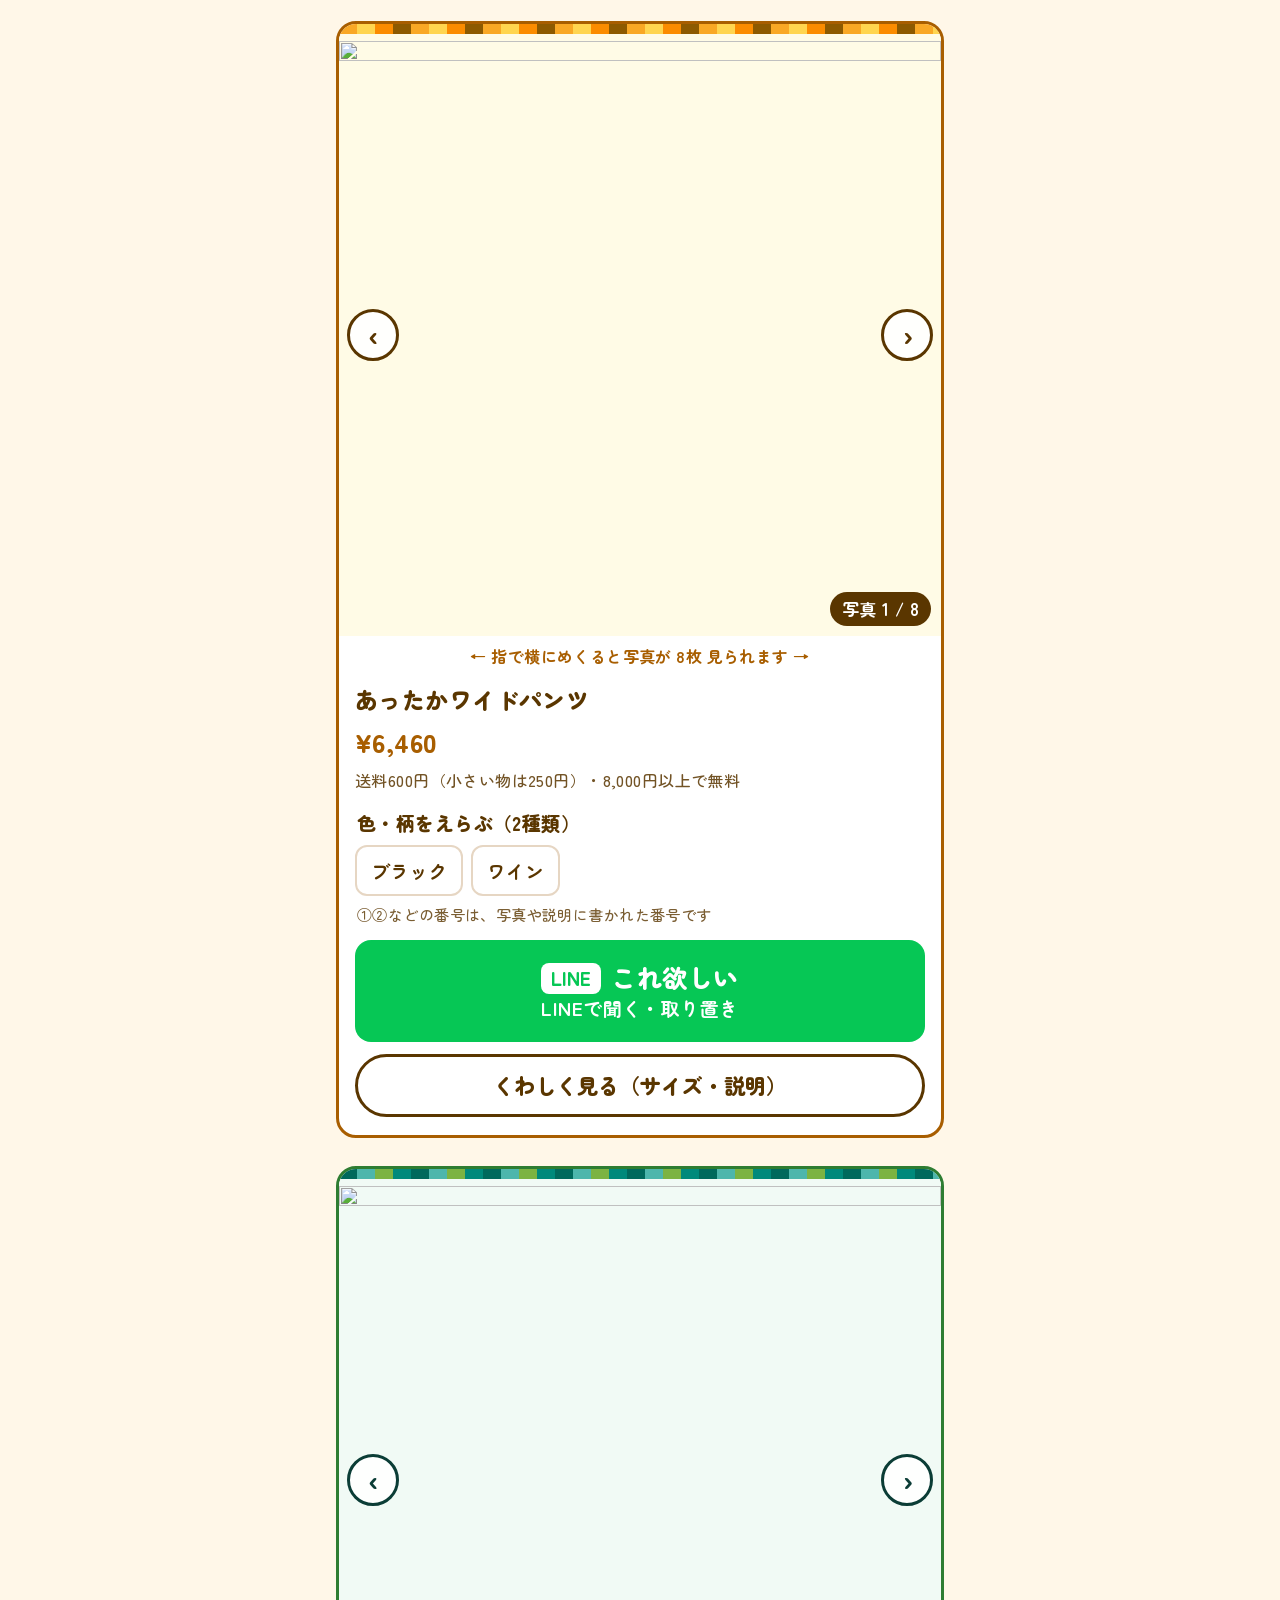
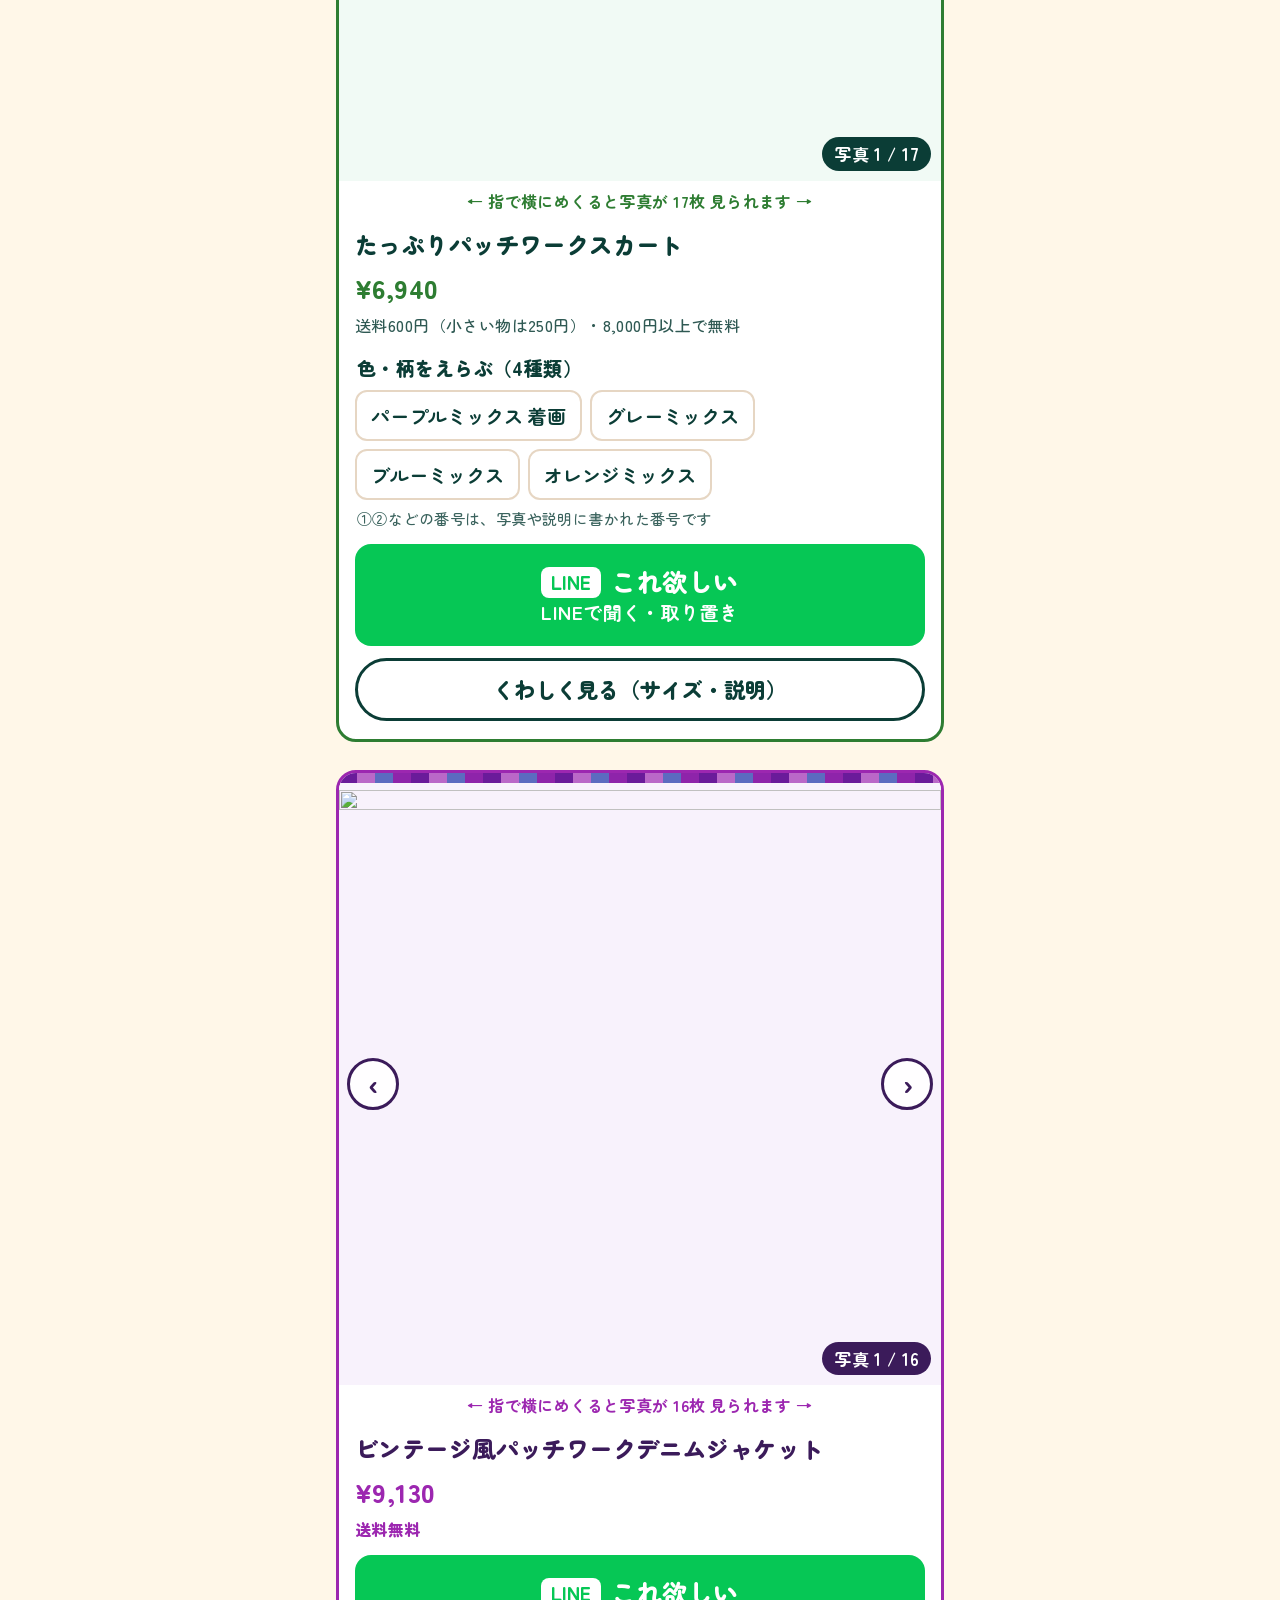
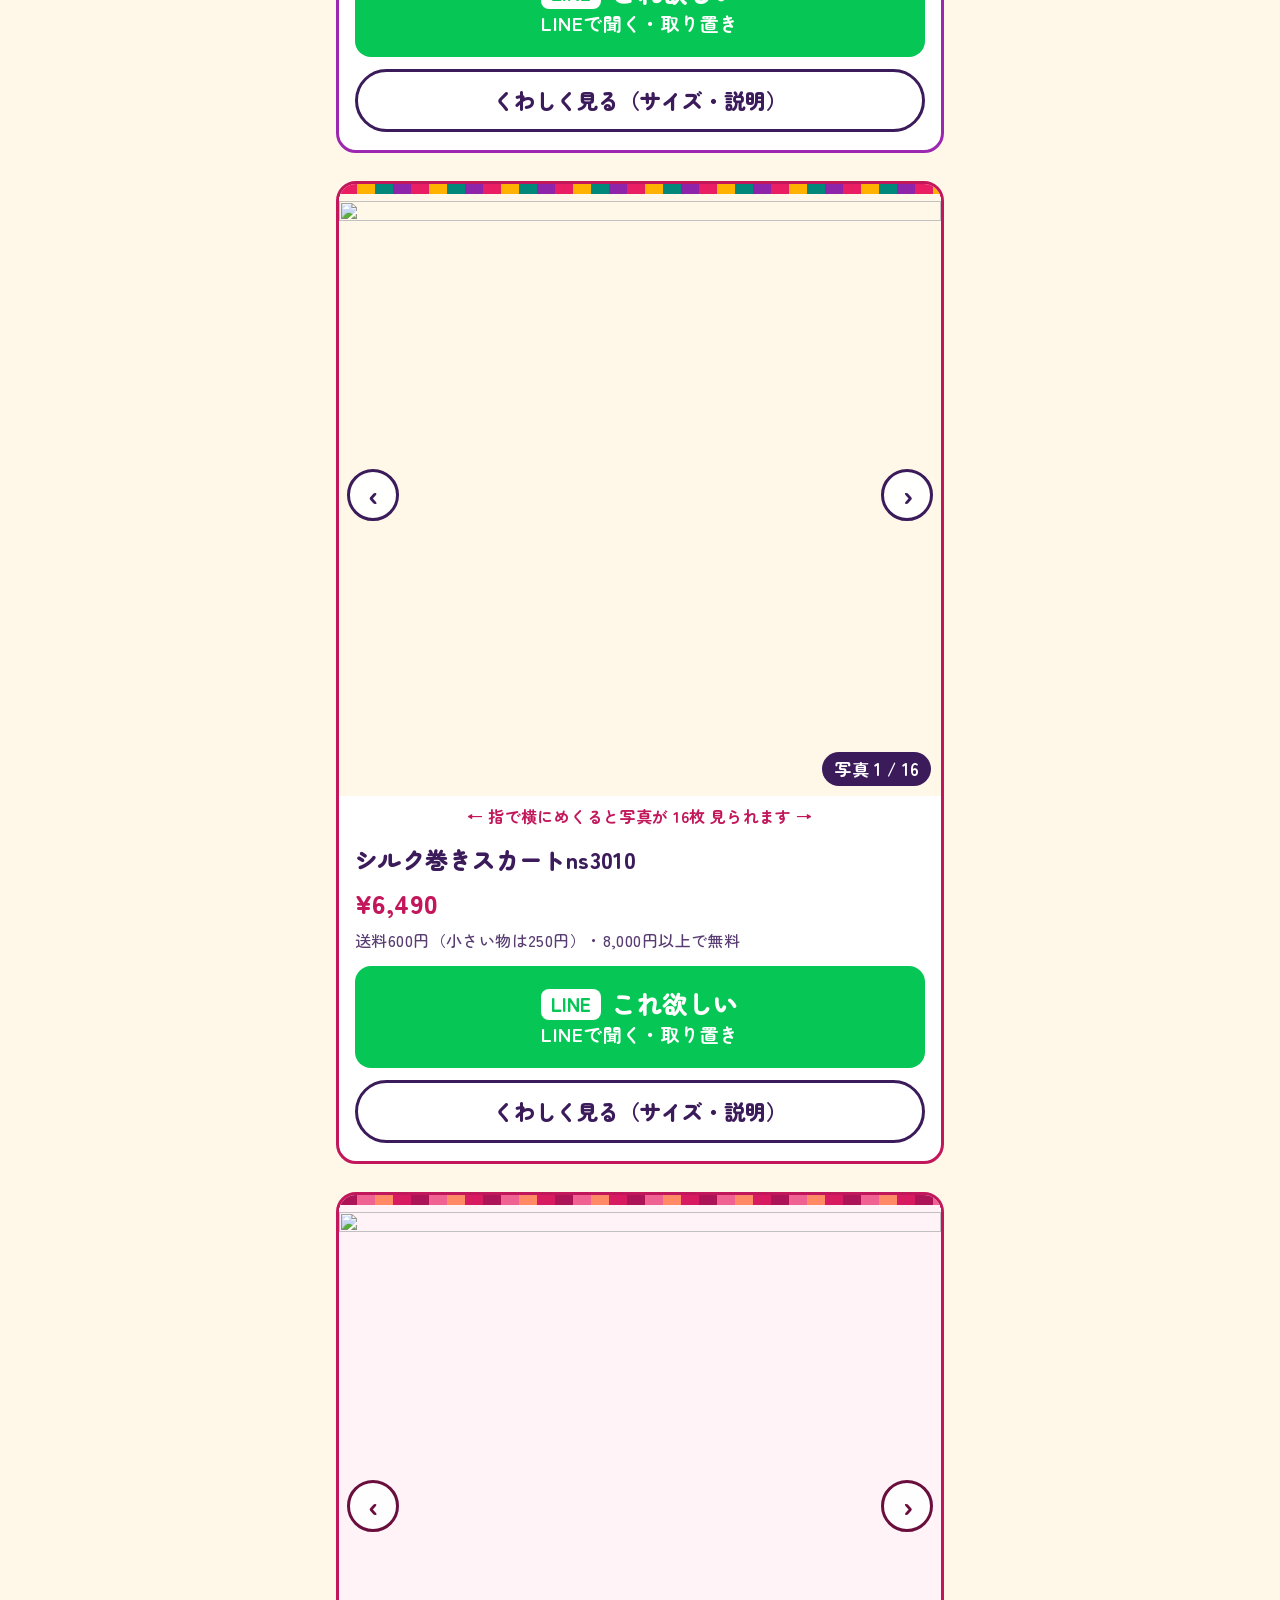
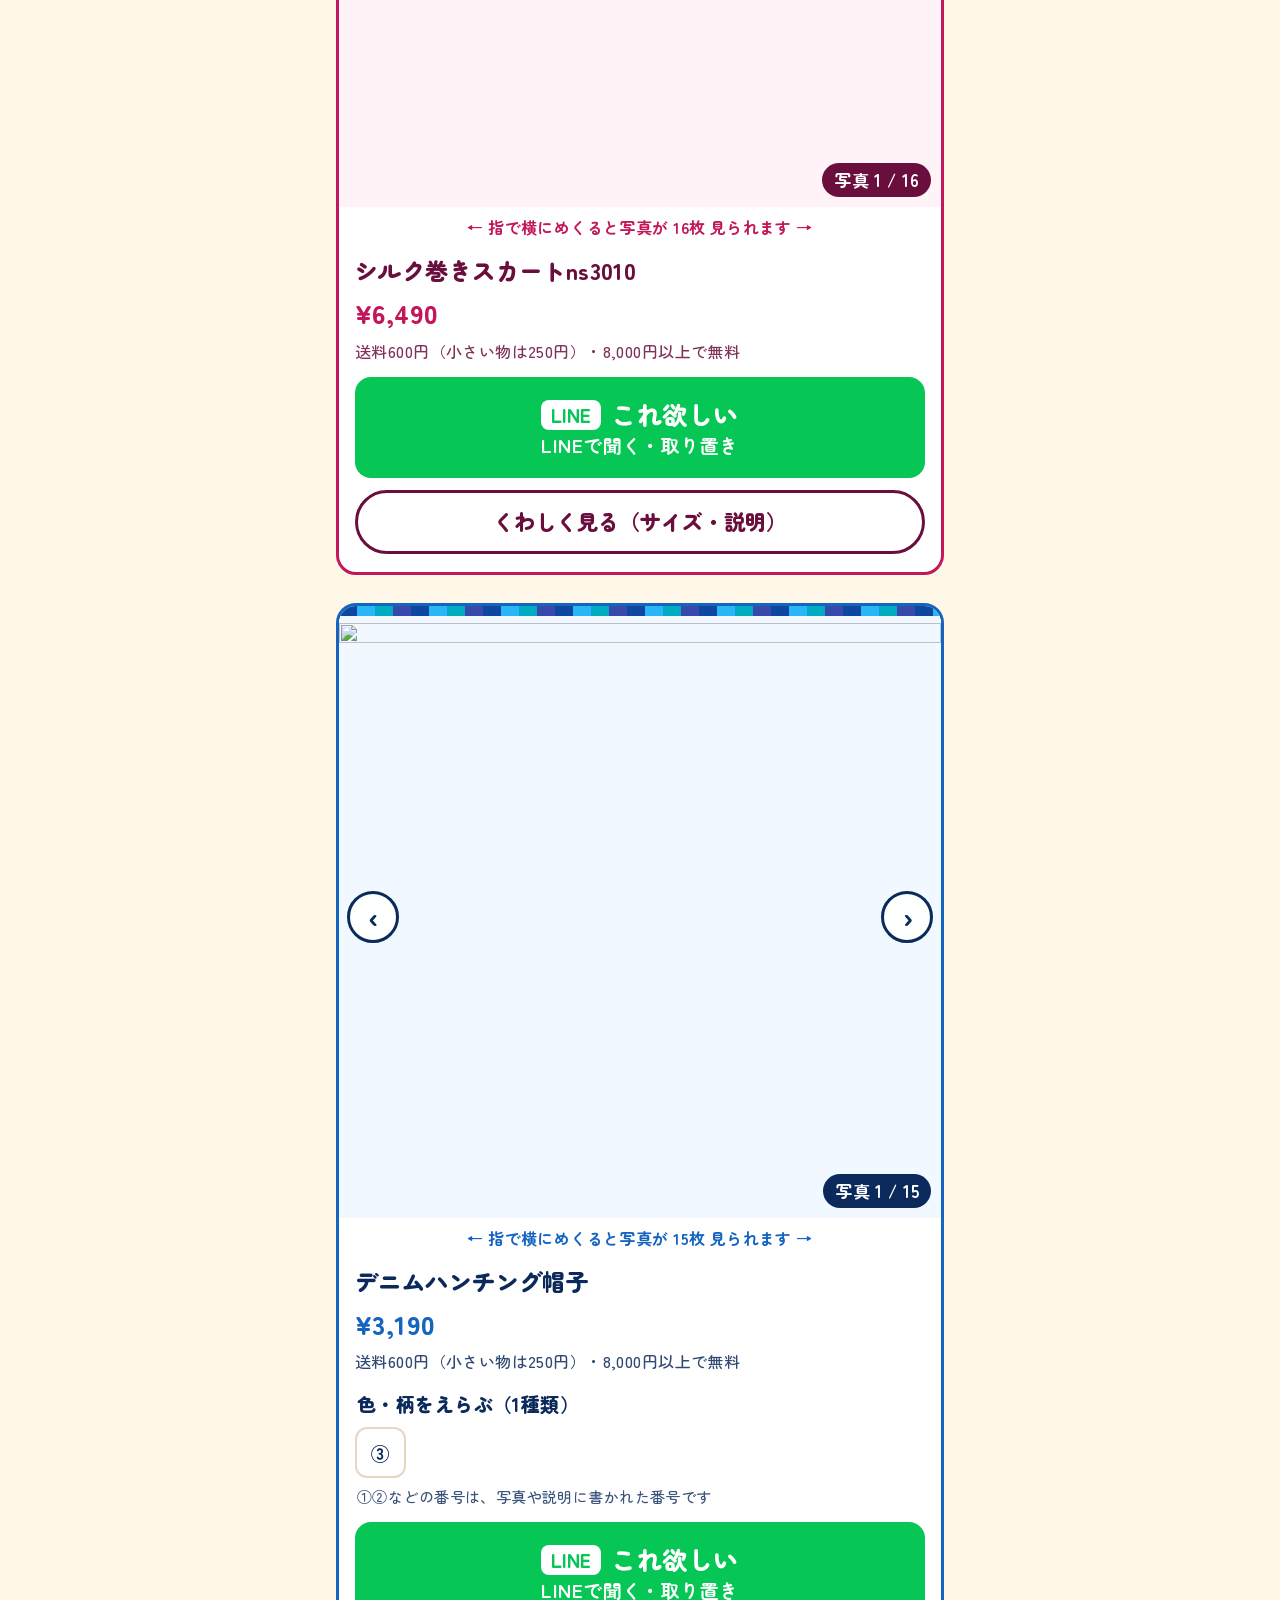
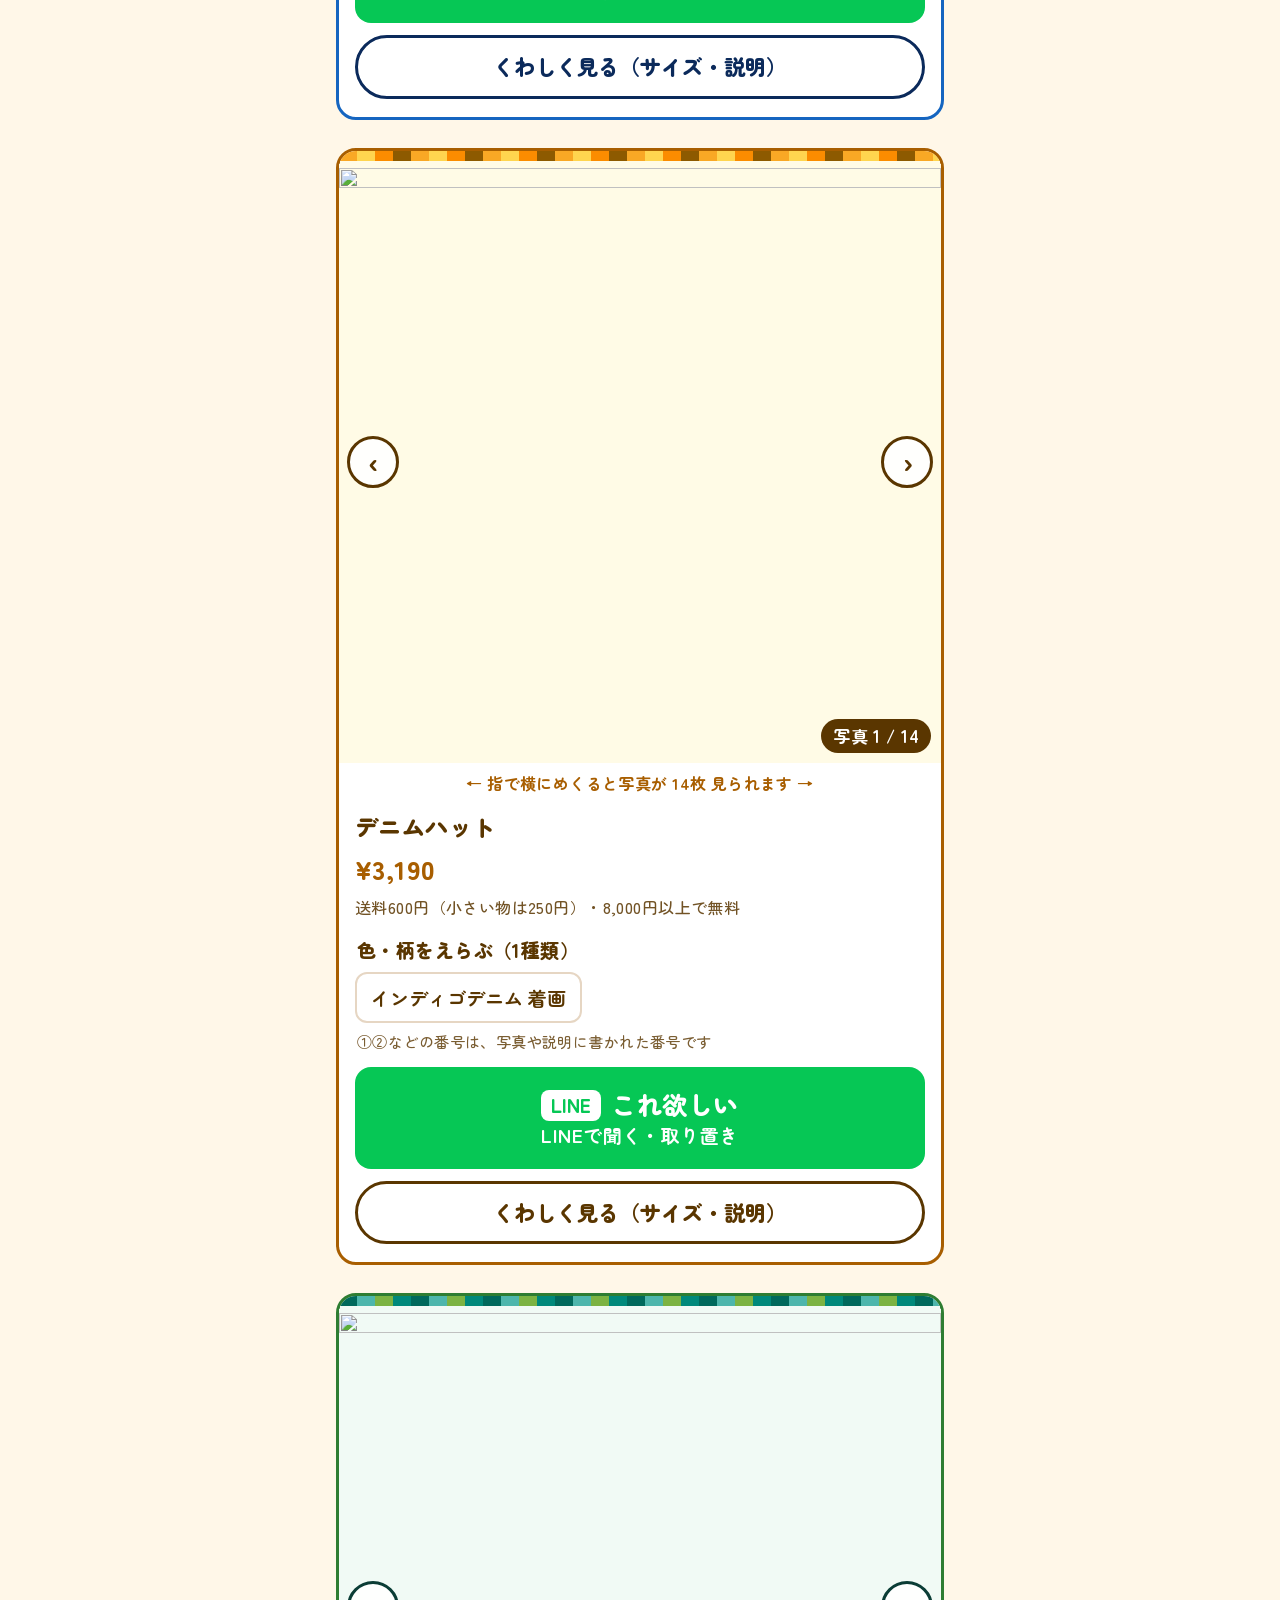
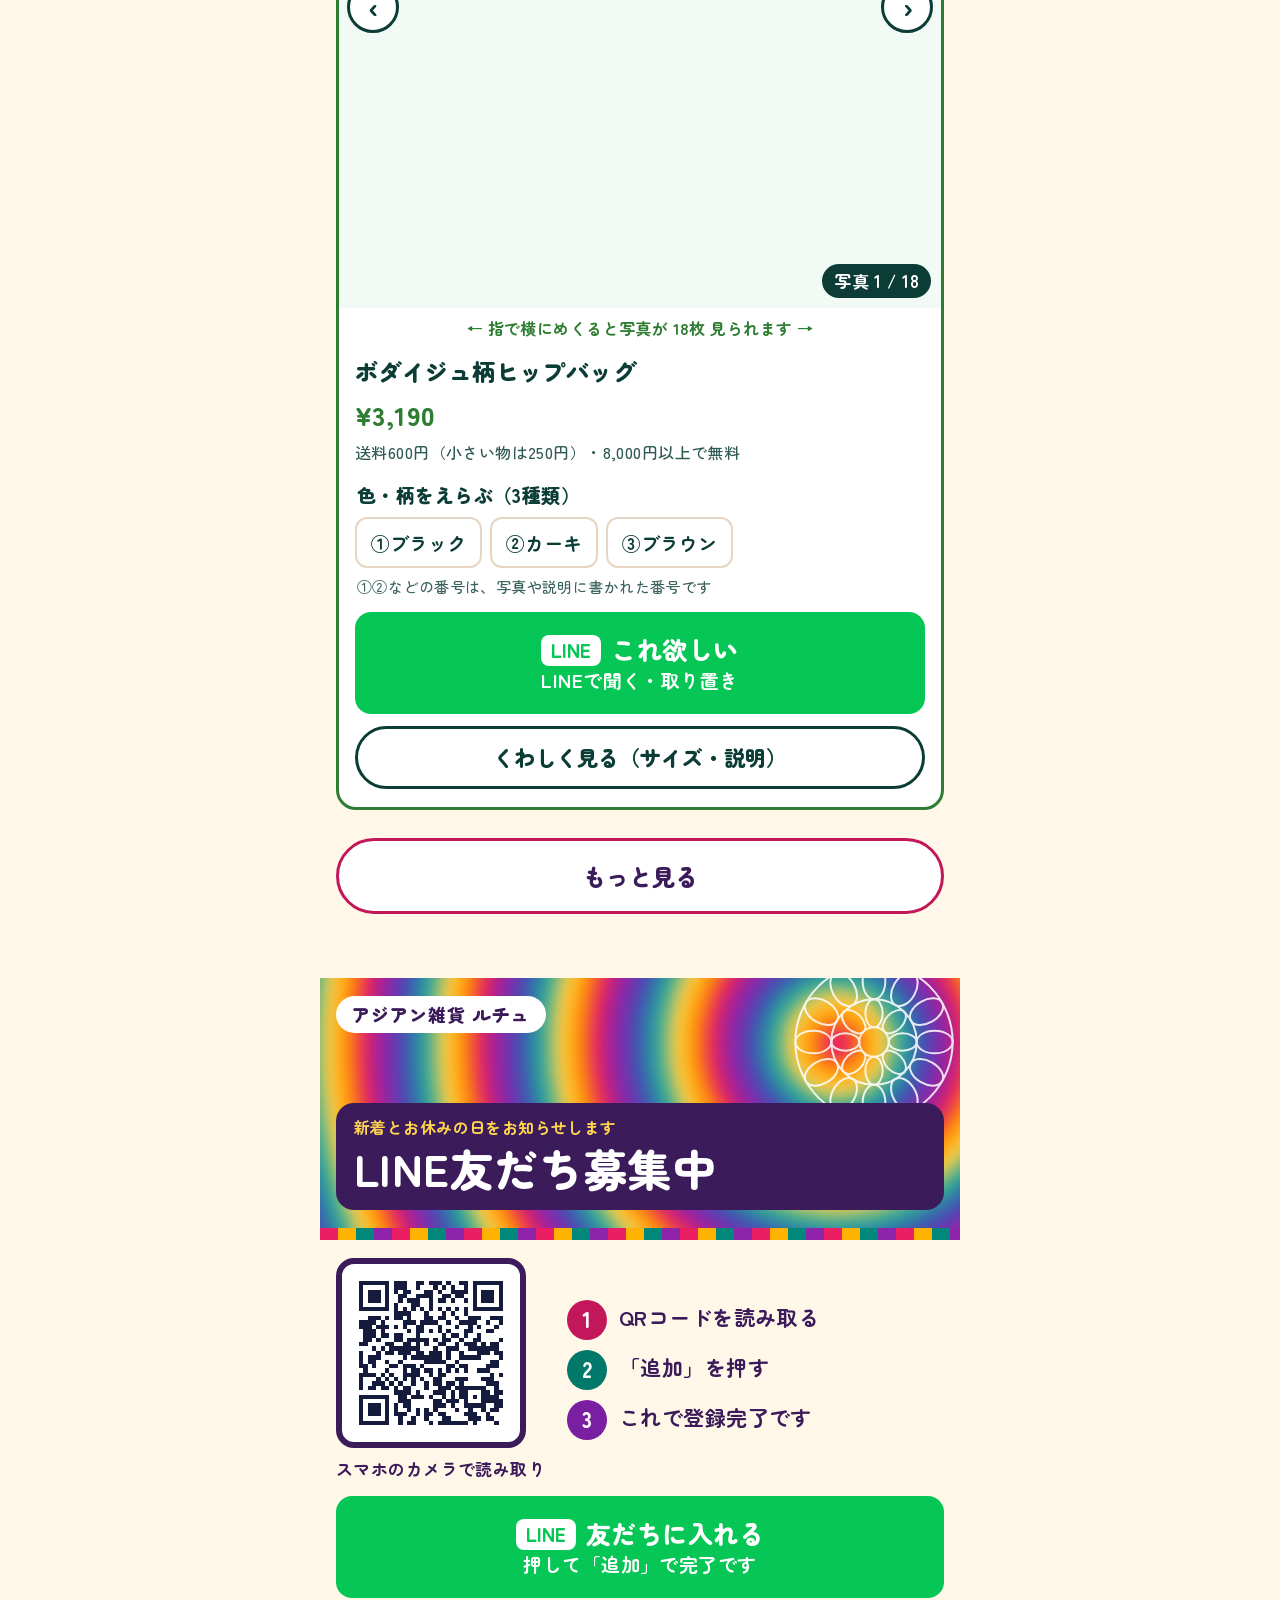
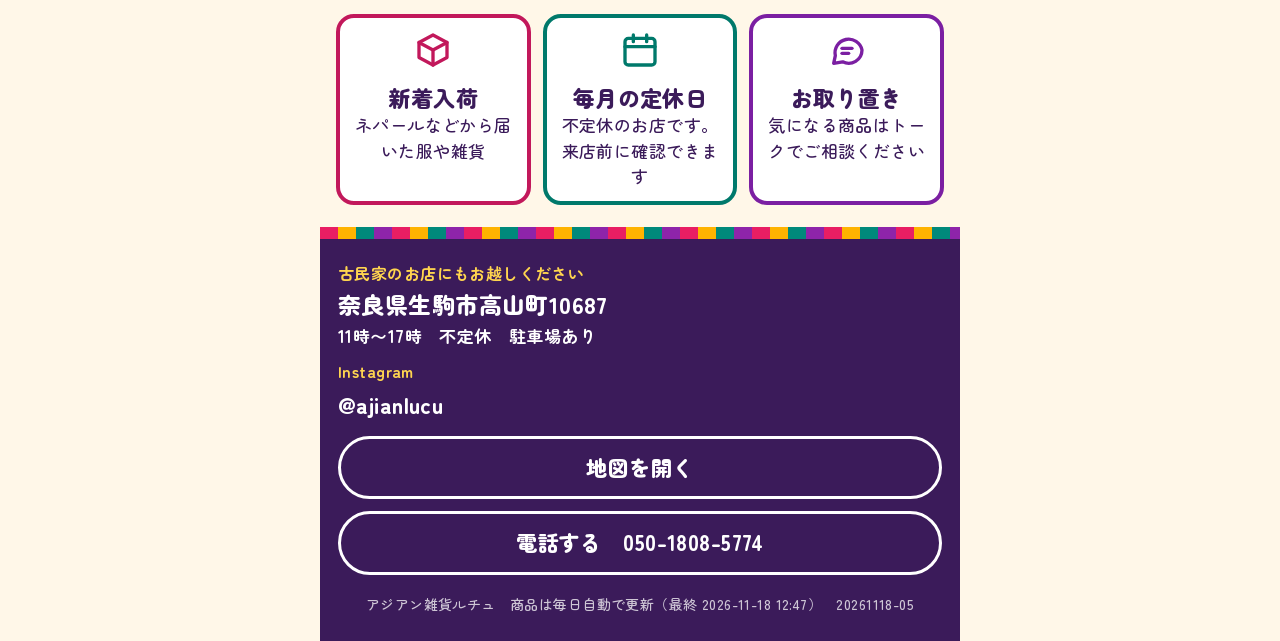
==== commit 57de4996: "新着に「NEW」の印と「新着」ボタン、週1回の新着お知らせの下書きづくりを追加（20261118-05） Co-Authored-By: Claude Opus 5.5 <noreply@anthro" ====
--- a/index.html
+++ b/index.html
@@ -62,7 +62,9 @@
   .strip::-webkit-scrollbar{display:none}
   .strip img{flex:0 0 100%;width:100%;aspect-ratio:1/1;object-fit:cover;scroll-snap-align:start;display:block}
   .pc{position:absolute;right:10px;bottom:10px;background:var(--dk);color:#fff;font-size:17px;border-radius:999px;padding:2px 12px;font-weight:700}
-  .off{position:absolute;top:10px;left:10px;background:var(--a1);color:#fff;font-size:17px;font-weight:900;padding:2px 12px;border-radius:999px}
+  .badges{position:absolute;top:10px;left:10px;display:flex;gap:6px}
+  .off{background:var(--a1);color:#fff;font-size:17px;font-weight:900;padding:2px 12px;border-radius:999px}
+  .new{background:#E91E63;color:#fff;font-size:17px;font-weight:900;padding:2px 12px;border-radius:999px;box-shadow:0 0 0 2px #fff}
   .arw{position:absolute;top:50%;transform:translateY(-50%);width:52px;height:52px;border-radius:50%;border:3px solid var(--dk);background:rgba(255,255,255,.9);color:var(--dk);font-size:28px;line-height:44px;padding:0;font-family:inherit;font-weight:900}
   .arw.l{left:8px}.arw.r{right:8px}
   .hint{font-size:16px;text-align:center;margin:6px 0 0;font-weight:700;color:var(--a1)}
@@ -188,7 +190,7 @@
   <a class="ig" href="https://www.instagram.com/ajianlucu/" target="_blank" rel="noopener">@ajianlucu</a>
   <a class="btn w" href="https://www.google.com/maps/search/?api=1&query=%E3%82%A2%E3%82%B8%E3%82%A2%E3%83%B3%E9%9B%91%E8%B2%A8%20%E3%83%AB%E3%83%81%E3%83%A5&query_place_id=ChIJb69zyCgXAWARwwl3N8wNE1o" target="_blank" rel="noopener">地図を開く</a>
   <a class="btn w" href="tel:05018085774">電話する　050-1808-5774</a>
-  <p class="ver" id="foot">アジアン雑貨ルチュ　20261118-04</p>
+  <p class="ver" id="foot">アジアン雑貨ルチュ　20261118-05</p>
 </footer>
 
 <div class="sheet" id="sheet"><div class="box2" id="box">
@@ -208,12 +210,13 @@
 <script>
 (function(){
   var LINE_ID="%40212nahsk", PAGE=10, IMG="https://baseec-img-mng.akamaized.net/images/item/origin/", WEB="https://ajianlucu.thebase.in/items/";
-  var CATS=[["all","すべて","c-main"],["pants","パンツ","c-pink"],["skirt","スカート","c-blue"],["one","ワンピース","c-purple"],["tops","上に着る服","c-green"],["bag","バッグ","c-yellow"],["goods","小物","c-blue"],["yak","ヤク","c-yellow"]];
+  var CATS=[["all","すべて","c-main"],["new","新着","c-pink"],["pants","パンツ","c-pink"],["skirt","スカート","c-blue"],["one","ワンピース","c-purple"],["tops","上に着る服","c-green"],["bag","バッグ","c-yellow"],["goods","小物","c-blue"],["yak","ヤク","c-yellow"]];
   var ROT=["c-pink","c-blue","c-yellow","c-green","c-purple","c-main"], curT="c-main";
   function mandala(){var s='<svg viewBox="-150 -150 300 300" aria-hidden="true"><g fill="none" stroke="#fff" stroke-width="3"><circle r="22"/><circle r="64"/><circle r="118"/>';for(var a=0;a<360;a+=45)s+='<ellipse cy="-43" rx="13" ry="21" transform="rotate('+a+')"/>';for(a=0;a<360;a+=30)s+='<ellipse cy="-91" rx="17" ry="27" transform="rotate('+a+')"/>';return s+"</g></svg>";}
   [].forEach.call(document.querySelectorAll(".md"),function(e){e.innerHTML=mandala();});
   var NEWYEAR=new Date("2027-01-01T00:00:00+09:00"), FREE=(new Date()>=NEWYEAR)?10000:8000;
   var ITEMS=[], list=[], cur="all", shown=PAGE;
+  function isNew(it){return !!it.a&&(Date.now()-Date.parse(it.a+"T00:00:00+09:00"))<8*86400000;}
   function yen(n){return n.toLocaleString("ja-JP");}
   function num(it){return parseInt(String(it.p).replace(/,/g,""),10)||0;}
   function src(h,w){return IMG+h+"?imformat=generic&q=90&im=Resize,width="+w+",type=normal";}
@@ -231,7 +234,7 @@
     var html='<div class="strip">';
     ph.forEach(function(h,i){html+='<img alt="" '+(i===0&&eager?'':'loading="lazy" ')+'src="'+src(h,w)+'">';});
     html+='</div>';
-    if(it.o)html+='<span class="off">'+esc(it.o)+'%引き</span>';
+    if(isNew(it)||it.o)html+='<div class="badges">'+(isNew(it)?'<span class="new">NEW</span>':'')+(it.o?'<span class="off">'+esc(it.o)+'%引き</span>':'')+'</div>';
     if(ph.length>1)html+='<span class="pc">写真 1 / '+ph.length+'</span><button type="button" class="arw l" aria-label="前の写真">‹</button><button type="button" class="arw r" aria-label="次の写真">›</button>';
     g.innerHTML=html;
     var st=g.querySelector(".strip"),pc=g.querySelector(".pc");
@@ -257,7 +260,7 @@
   function render(){
     var k=q.value.trim();
     list=ITEMS.filter(function(it){
-      if(cur==="yak"){if(!/ヤク/.test(it.n+it.d))return false;}else if(cur!=="all"&&it.c!==cur)return false;
+      if(cur==="yak"){if(!/ヤク/.test(it.n+it.d))return false;}else if(cur==="new"){if(!isNew(it))return false;}else if(cur!=="all"&&it.c!==cur)return false;
       return !k||(it.n+" "+it.d).indexOf(k)>=0;});
     document.getElementById("count").textContent=list.length+"点";
     grid.innerHTML="";
@@ -296,7 +299,7 @@
   document.getElementById("x").onclick=function(){sheet.className="sheet";};
   sheet.onclick=function(e){if(e.target===sheet)sheet.className="sheet";};
   fetch("data.json",{cache:"no-cache"}).then(function(r){return r.json();}).then(function(D){
-    ITEMS=D.items||[];document.getElementById("foot").textContent="アジアン雑貨ルチュ　商品は毎日自動で更新（最終 "+D.made+"）　20261118-04";render();
+    ITEMS=D.items||[];if(!ITEMS.some(isNew)){var nb=tabs.children[1];if(nb)nb.style.display="none";}document.getElementById("foot").textContent="アジアン雑貨ルチュ　商品は毎日自動で更新（最終 "+D.made+"）　20261118-05";render();
   }).catch(function(){grid.innerHTML='<p class="loading">読み込めませんでした。少し待ってから、もう一度開いてください。</p>';});
 })();
 </script>
